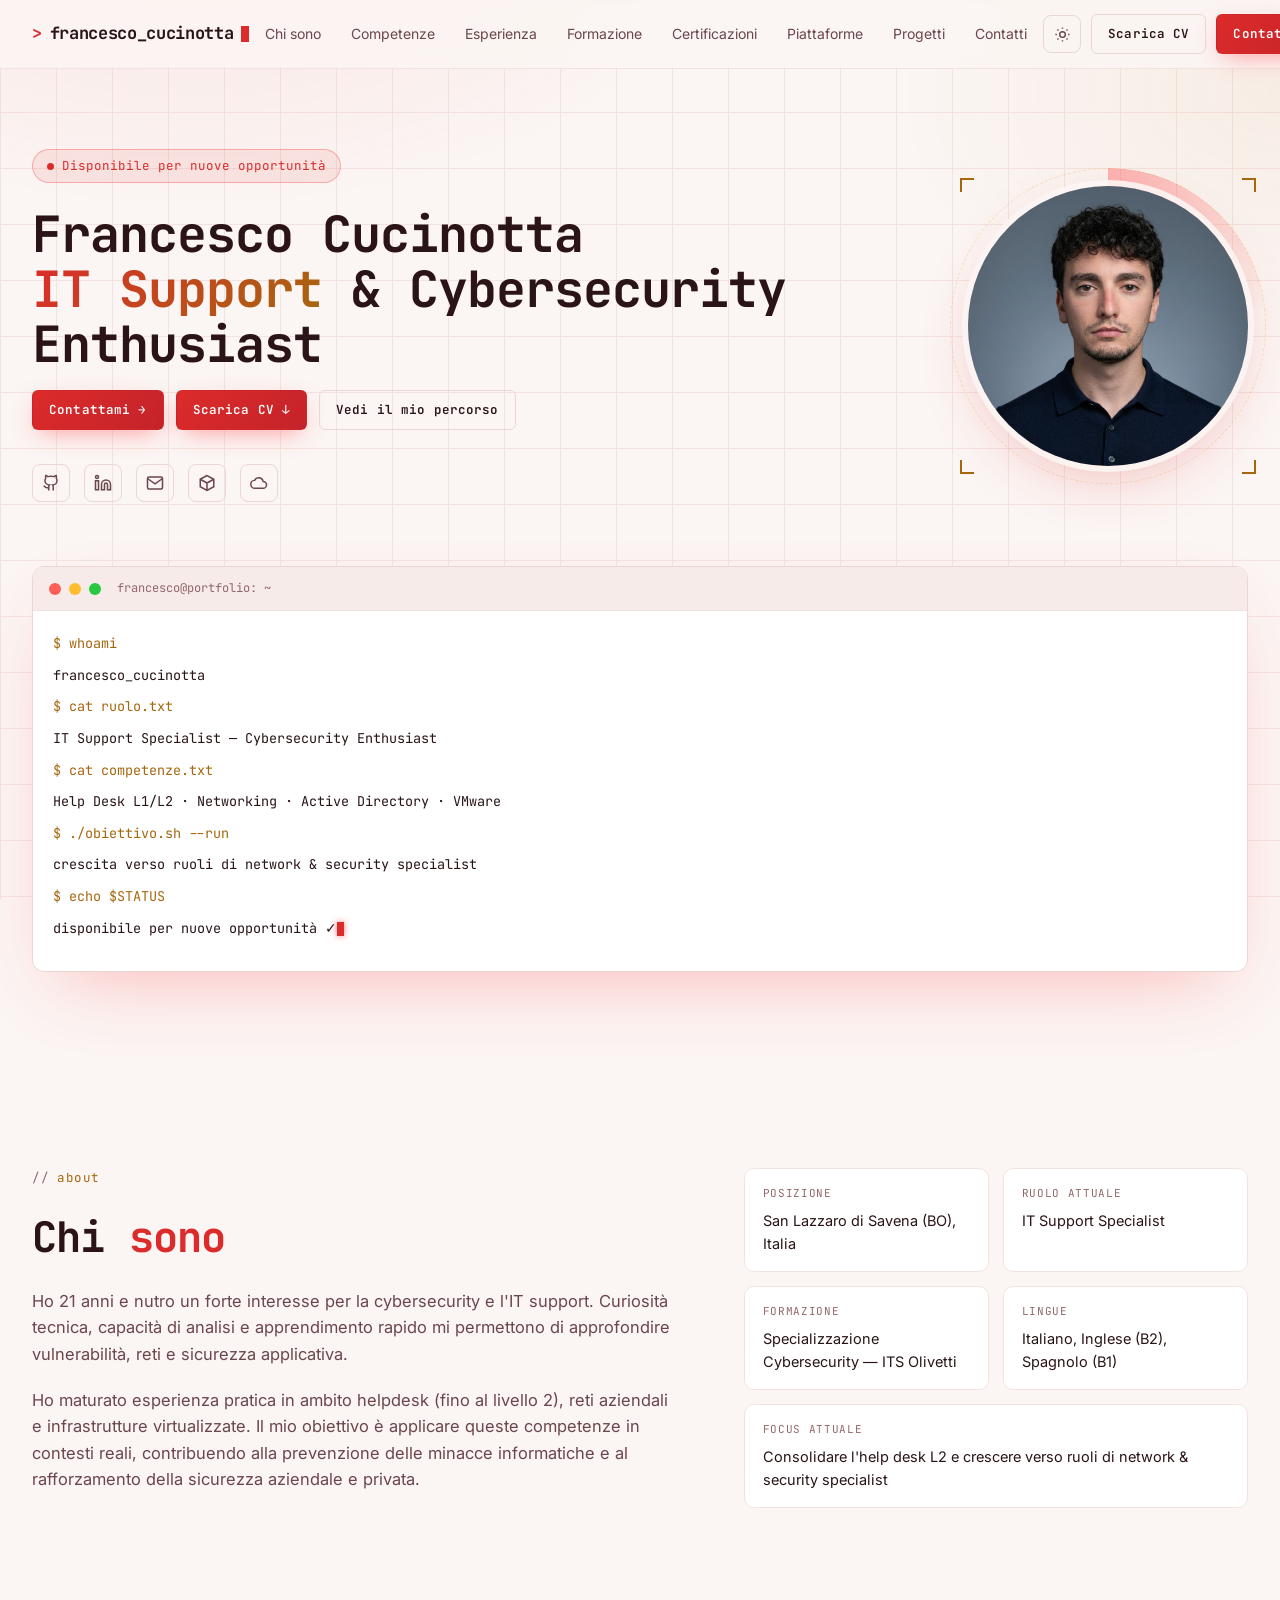
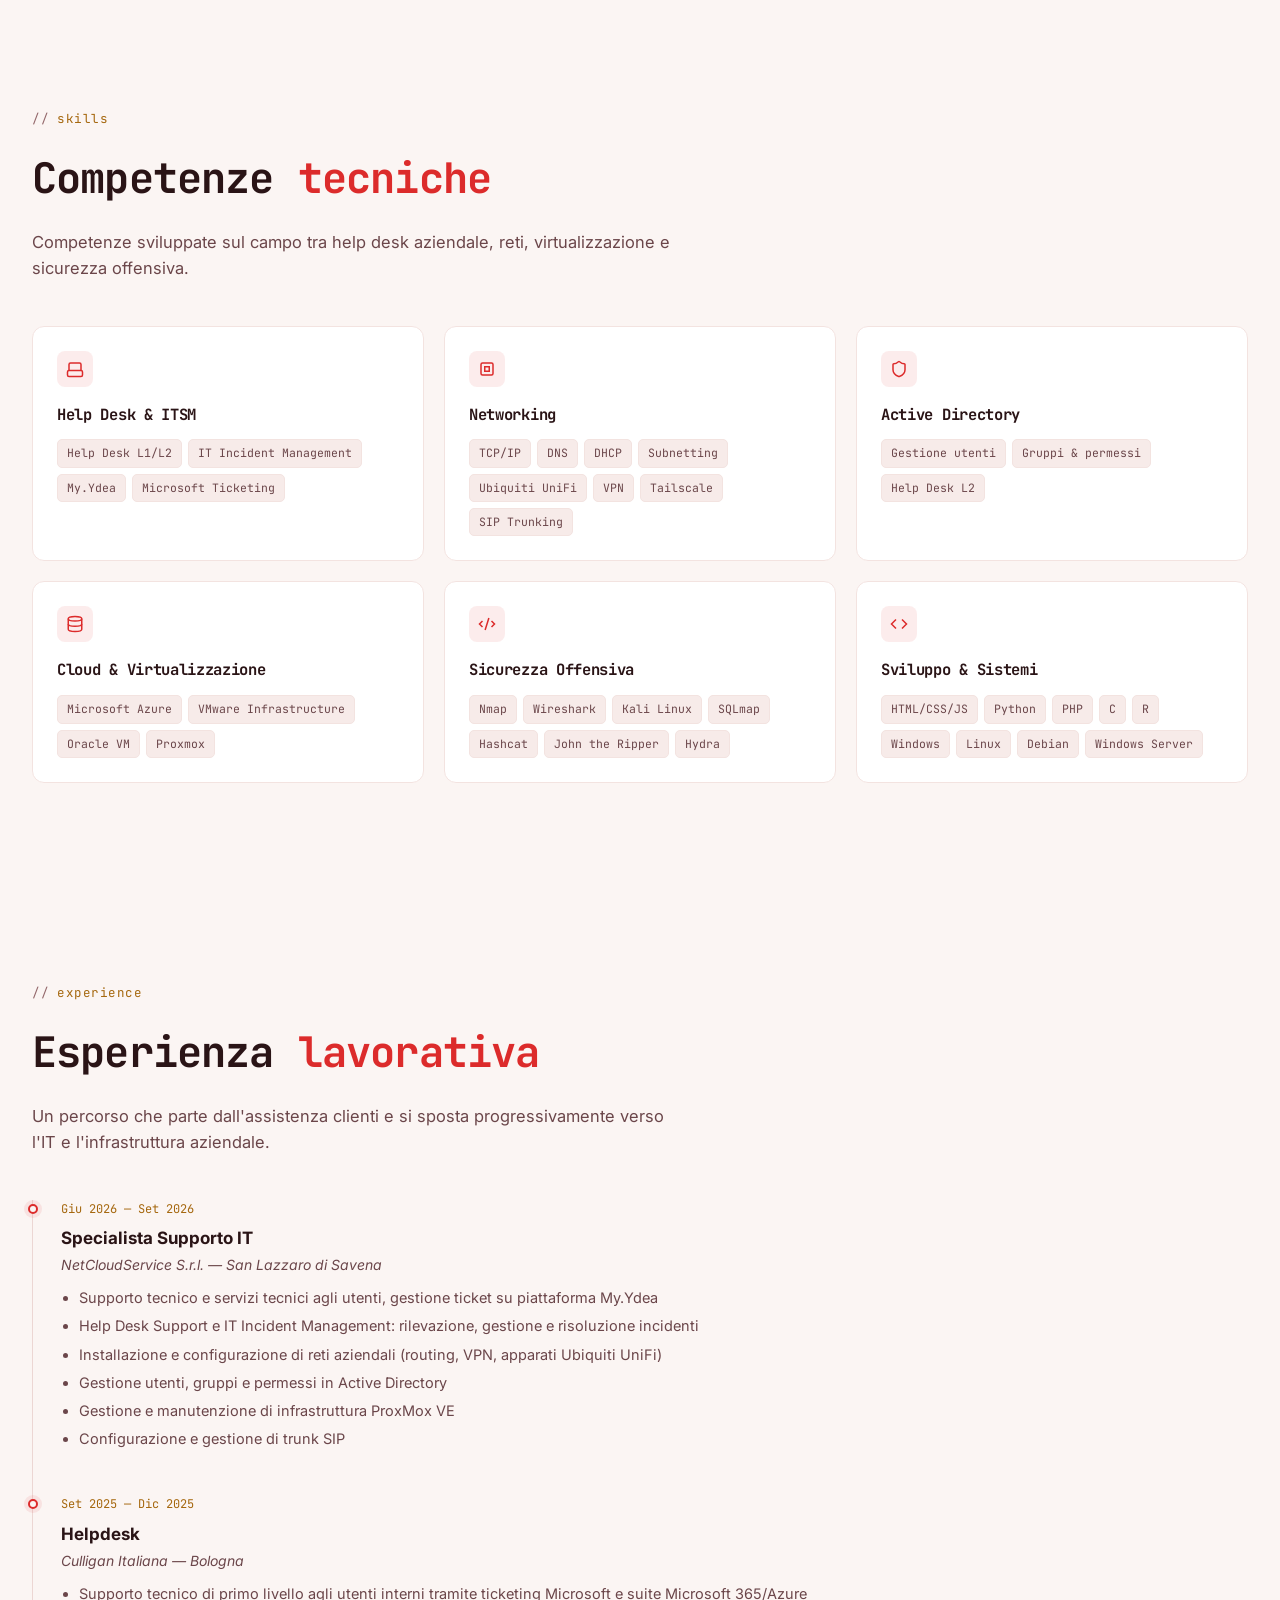
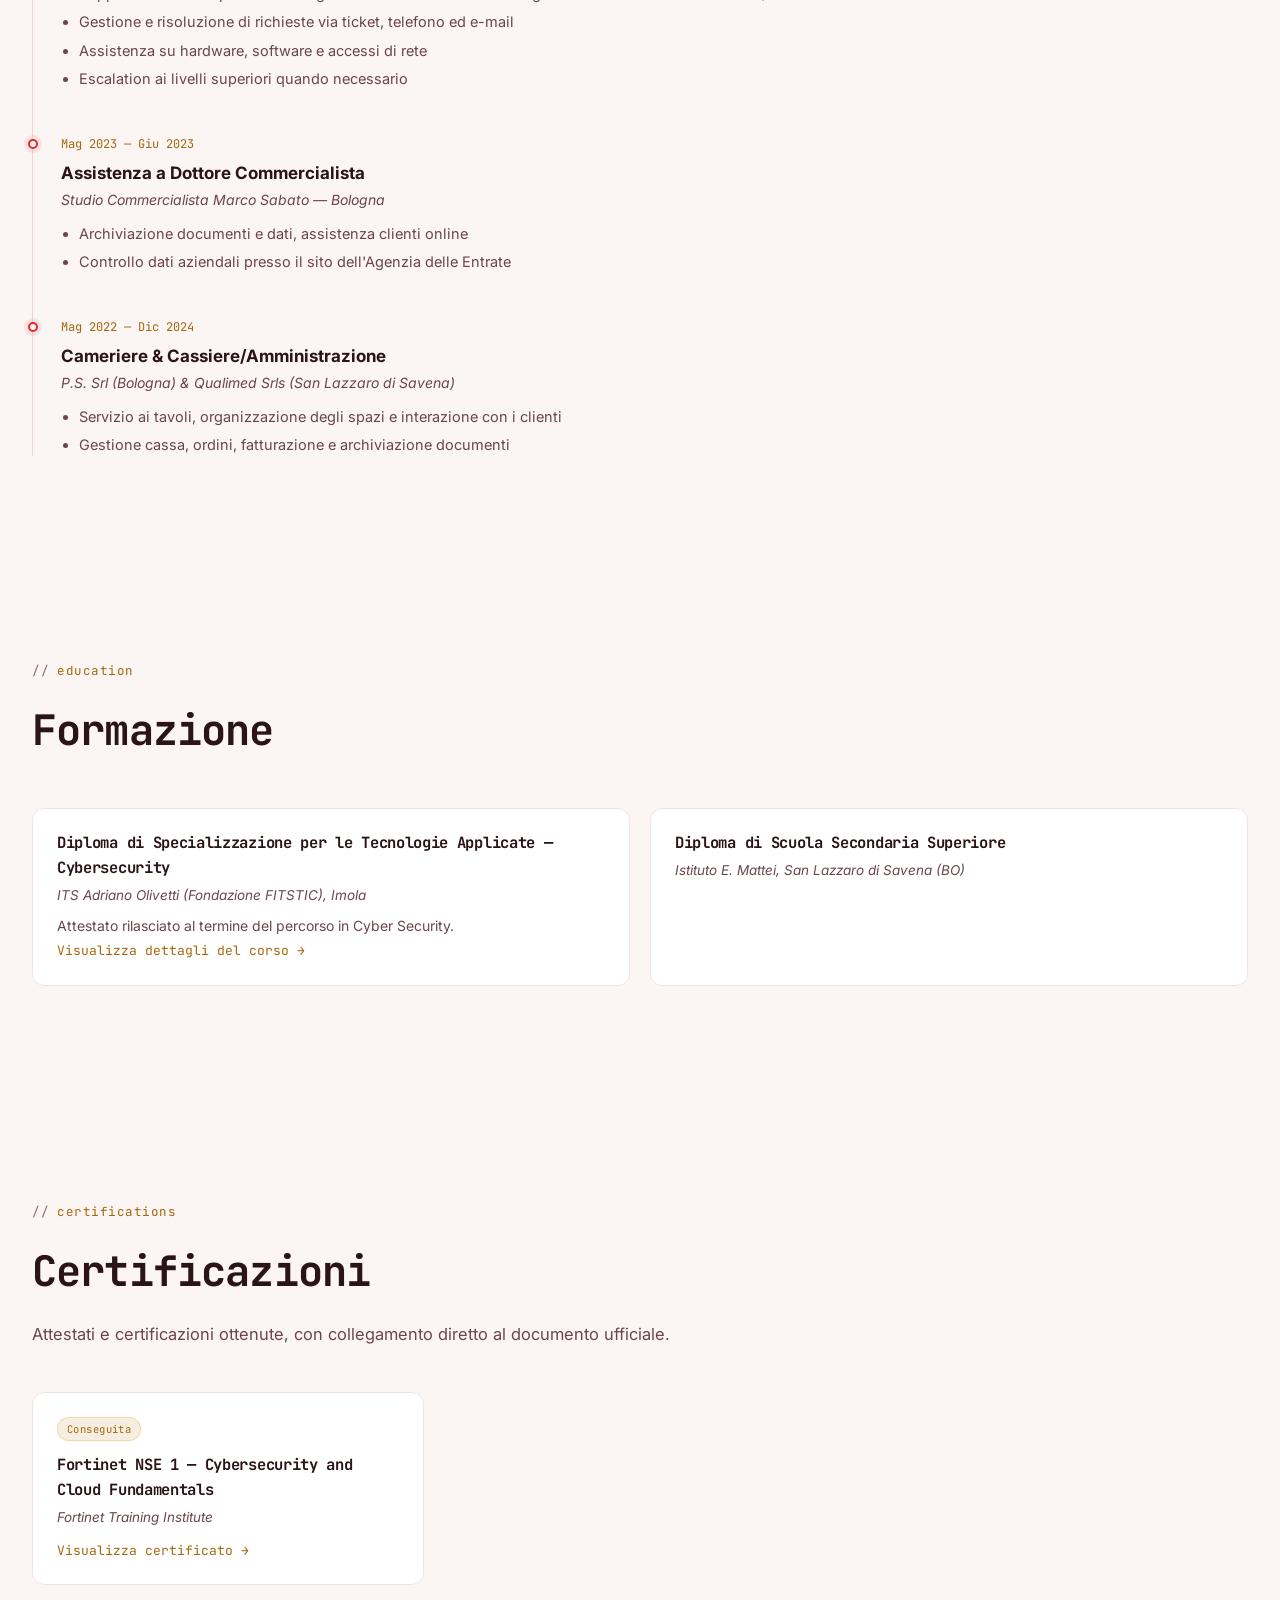
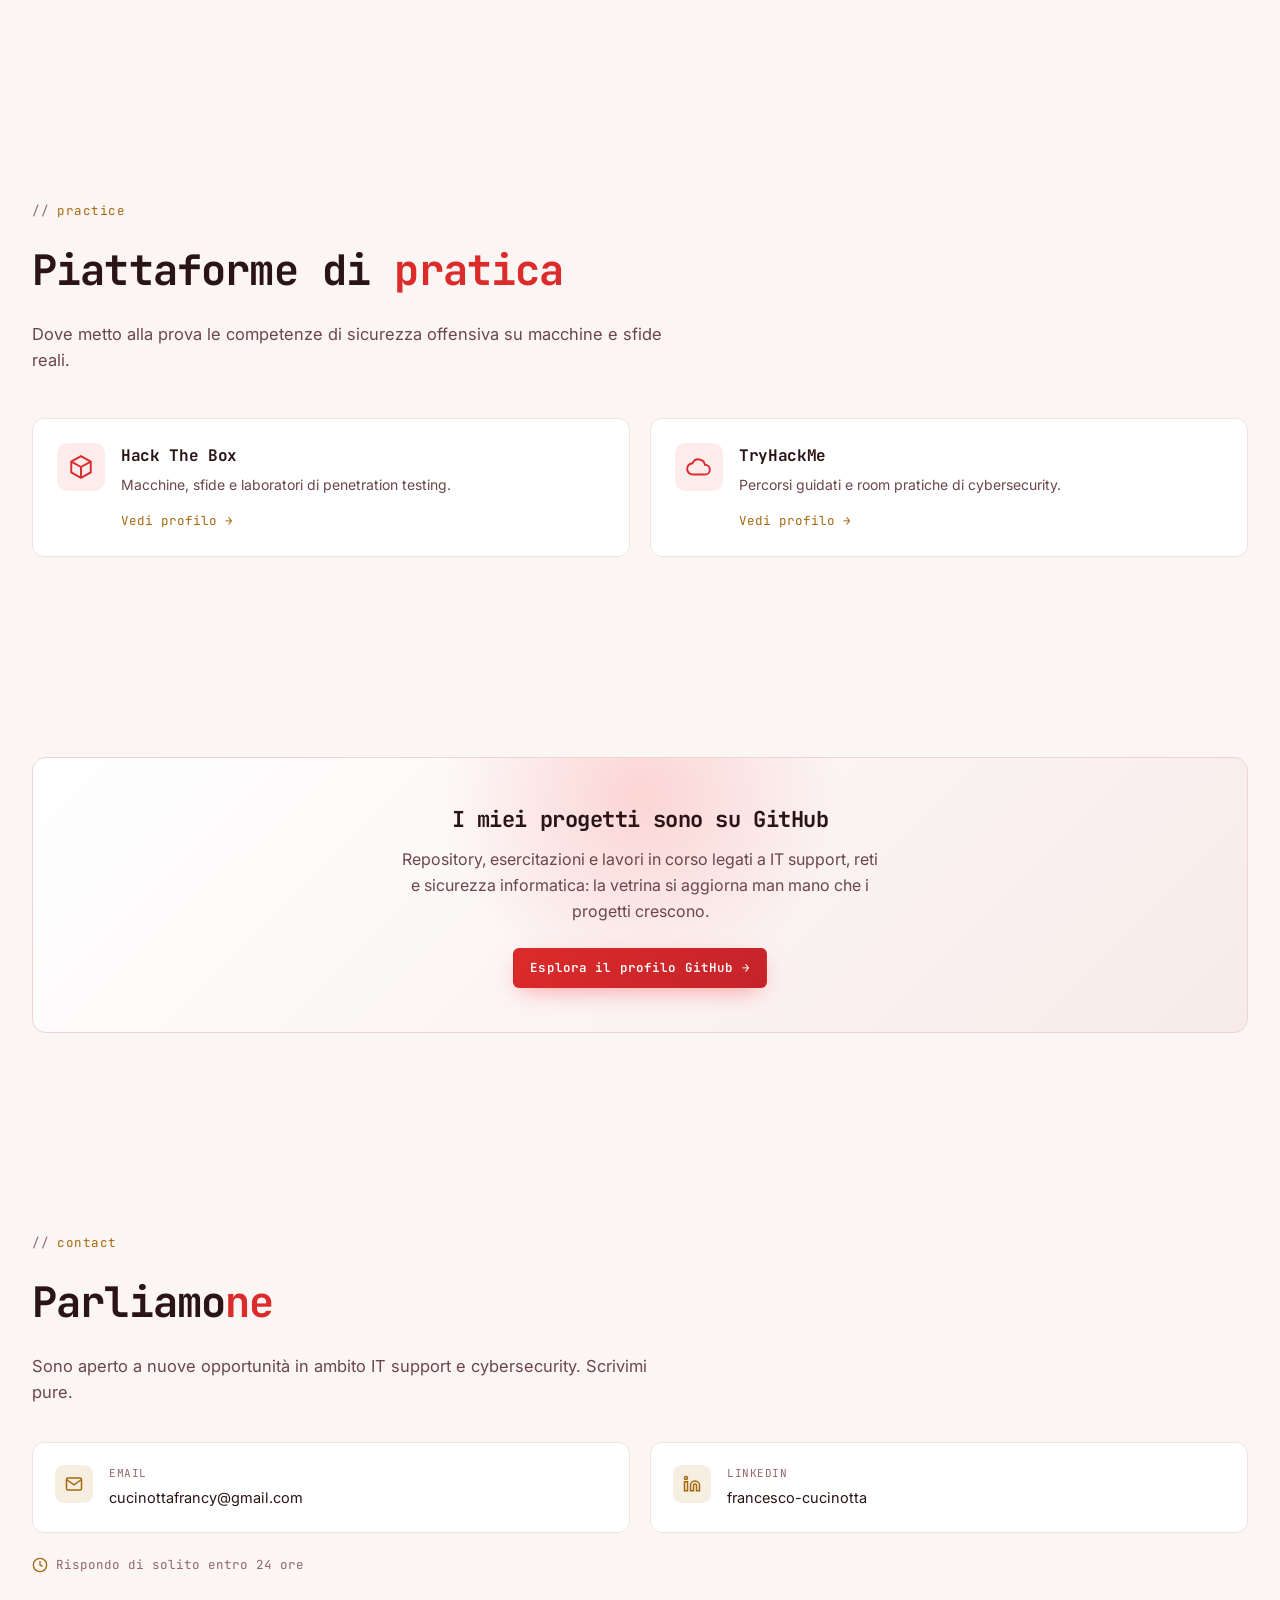
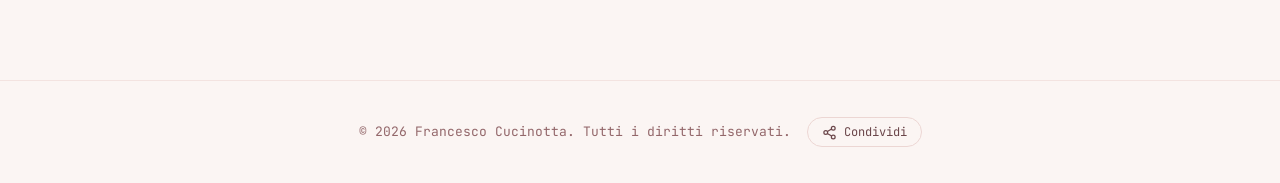
==== index.html @ f5decf1e "Update organization name and job responsibilities" ====
<!doctype html>
<html lang="it">
<head>
<meta charset="utf-8" />
<meta name="viewport" content="width=device-width, initial-scale=1" />
<title>Francesco Cucinotta | IT Support Specialist &amp; Cybersecurity Enthusiast</title>
<meta name="description" content="Portfolio di Francesco Cucinotta — IT Support Specialist e appassionato di cybersecurity. Help desk L1/L2, reti aziendali, virtualizzazione e sicurezza offensiva." />
<meta name="author" content="Francesco Cucinotta" />
<link rel="canonical" href="https://portfolio.francecuci.com" />
<meta property="og:title" content="Francesco Cucinotta | IT Support Specialist &amp; Cybersecurity Enthusiast" />
<meta property="og:description" content="Help desk L1/L2, reti aziendali, virtualizzazione, sicurezza offensiva. Basato a San Lazzaro di Savena (BO)." />
<meta property="og:type" content="website" />
<meta property="og:url" content="https://portfolio.francecuci.com" />
<link rel="preconnect" href="https://fonts.googleapis.com" />
<link rel="preconnect" href="https://fonts.gstatic.com" crossorigin />
<link href="https://fonts.googleapis.com/css2?family=JetBrains+Mono:wght@400;500;600;700;800&family=Inter:wght@400;500;600;700;800&display=swap" rel="stylesheet" />
<link rel="icon" type="image/png" href="logo.png" />
<link rel="apple-touch-icon" href="logo.png" />
<script type="application/ld+json">
{
  "@context": "https://schema.org",
  "@type": "Person",
  "name": "Francesco Cucinotta",
  "url": "https://portfolio.francecuci.com",
  "jobTitle": "IT Support Specialist",
  "email": "mailto:cucinottafrancy@gmail.com",
  "address": { "@type": "PostalAddress", "addressLocality": "San Lazzaro di Savena", "addressRegion": "BO", "addressCountry": "IT" },
  "knowsAbout": ["Help Desk Support", "Network Security", "Active Directory", "VMware", "Penetration Testing Tools", "Cybersecurity"],
  "alumniOf": { "@type": "EducationalOrganization", "name": "ITS Adriano Olivetti — Fondazione FITSTIC" },
  "sameAs": [
    "https://github.com/Fr3nK027",
    "https://www.linkedin.com/in/francesco-cucinotta-41a221342"
  ]
}
</script>
<link rel="stylesheet" href="styles.css" />
</head>
<body>

<header class="site">
  <div class="wrap navrow">
    <a href="#home" class="brand"><span class="caret">&gt;</span>francesco_cucinotta<span class="cursor"></span></a>
    <nav class="links">
      <a href="#about">Chi sono</a>
      <a href="#skills">Competenze</a>
      <a href="#experience">Esperienza</a>
      <a href="#education">Formazione</a>
      <a href="#certifications">Certificazioni</a>
      <a href="#practice">Piattaforme</a>
      <a href="#projects">Progetti</a>
      <a href="#contact">Contatti</a>
    </nav>
    <div class="navcta">
      <button class="theme-toggle" id="themeToggleBtn" aria-label="Cambia tema chiaro/scuro">
        <svg class="icon-moon" viewBox="0 0 24 24" fill="none" stroke="currentColor" stroke-width="2"><path d="M21 12.79A9 9 0 1 1 11.21 3 7 7 0 0 0 21 12.79z"></path></svg>
        <svg class="icon-sun" viewBox="0 0 24 24" fill="none" stroke="currentColor" stroke-width="2"><circle cx="12" cy="12" r="4"></circle><path d="M12 2v2M12 20v2M4.93 4.93l1.41 1.41M17.66 17.66l1.41 1.41M2 12h2M20 12h2M6.34 17.66l-1.41 1.41M19.07 4.93l-1.41 1.41"></path></svg>
      </button>
      <a class="btn btn-ghost" href="Francesco_Cucinotta_CV.pdf" download="Francesco_Cucinotta_CV.pdf">Scarica CV</a>
      <a class="btn btn-primary" href="#contact">Contattami</a>
      <button class="navtoggle" id="navToggleBtn" aria-label="Apri il menu" aria-expanded="false">☰</button>
    </div>
  </div>
  <div id="mobilemenu">
    <a href="#about">Chi sono</a>
    <a href="#skills">Competenze</a>
    <a href="#experience">Esperienza</a>
    <a href="#education">Formazione</a>
      <a href="#certifications">Certificazioni</a>
    <a href="#practice">Piattaforme</a>
    <a href="#projects">Progetti</a>
    <a href="#contact">Contatti</a>
    <a href="Francesco_Cucinotta_CV.pdf" download="Francesco_Cucinotta_CV.pdf">📄 Scarica CV ↓</a>
    <div class="theme-toggle-row">
      <span>Tema chiaro/scuro</span>
      <button class="theme-toggle" id="themeToggleBtnMobile" aria-label="Cambia tema chiaro/scuro">
        <svg class="icon-moon" viewBox="0 0 24 24" fill="none" stroke="currentColor" stroke-width="2"><path d="M21 12.79A9 9 0 1 1 11.21 3 7 7 0 0 0 21 12.79z"></path></svg>
        <svg class="icon-sun" viewBox="0 0 24 24" fill="none" stroke="currentColor" stroke-width="2"><circle cx="12" cy="12" r="4"></circle><path d="M12 2v2M12 20v2M4.93 4.93l1.41 1.41M17.66 17.66l1.41 1.41M2 12h2M20 12h2M6.34 17.66l-1.41 1.41M19.07 4.93l-1.41 1.41"></path></svg>
      </button>
    </div>
  </div>
</header>

<main>

  <!-- HERO -->
  <section id="home">
    <div class="wrap hero-grid">
      <div>
        <div class="hero-kicker mono"><span class="pulse-dot"></span> Disponibile per nuove opportunità</div>
        <h1 class="hero-title">Francesco Cucinotta<br><span class="accent">IT Support</span> &amp; Cybersecurity Enthusiast</h1>
        <div class="hero-actions">
          <a class="btn btn-primary" href="#contact">Contattami →</a>
          <a class="btn btn-primary" href="Francesco_Cucinotta_CV.pdf" download="Francesco_Cucinotta_CV.pdf">Scarica CV ↓</a>
          <a class="btn btn-ghost" href="#experience">Vedi il mio percorso</a>
        </div>
        <div class="hero-social">
          <a href="https://github.com/Fr3nK027" target="_blank" rel="noopener" aria-label="GitHub">
            <svg width="18" height="18" viewBox="0 0 24 24" fill="none" stroke="currentColor" stroke-width="2"><path d="M15 22v-4a4.8 4.8 0 0 0-1-3.5c3 0 6-2 6-5.5.08-1.25-.27-2.48-1-3.5.28-1.15.28-2.35 0-3.5 0 0-1 0-3 1.5-2.64-.5-5.36-.5-8 0C6 2 5 2 5 2c-.3 1.15-.3 2.35 0 3.5A5.4 5.4 0 0 0 4 9c0 3.5 3 5.5 6 5.5-.39.49-.68 1.05-.85 1.65-.17.6-.22 1.23-.15 1.85v4"></path><path d="M9 18c-4.51 2-5-2-7-2"></path></svg>
          </a>
          <a href="https://www.linkedin.com/in/francesco-cucinotta-41a221342" target="_blank" rel="noopener" aria-label="LinkedIn">
            <svg width="18" height="18" viewBox="0 0 24 24" fill="none" stroke="currentColor" stroke-width="2"><path d="M16 8a6 6 0 0 1 6 6v7h-4v-7a2 2 0 0 0-2-2 2 2 0 0 0-2 2v7h-4v-7a6 6 0 0 1 6-6z"></path><rect x="2" y="9" width="4" height="12"></rect><circle cx="4" cy="4" r="2"></circle></svg>
          </a>
          <a href="mailto:cucinottafrancy@gmail.com" aria-label="Email">
            <svg width="18" height="18" viewBox="0 0 24 24" fill="none" stroke="currentColor" stroke-width="2"><rect x="2" y="4" width="20" height="16" rx="2"></rect><path d="m22 6-10 7L2 6"></path></svg>
          </a>
          <a href="https://app.hackthebox.com/users/1725098" target="_blank" rel="noopener" aria-label="Hack The Box">
            <svg width="18" height="18" viewBox="0 0 24 24" fill="none" stroke="currentColor" stroke-width="2"><path d="M12 2 3 7v10l9 5 9-5V7z"></path><path d="M12 12 3 7M12 12l9-5M12 12v10"></path></svg>
          </a>
          <a href="https://tryhackme.com/p/cucinottafrancy" target="_blank" rel="noopener" aria-label="TryHackMe">
            <svg width="18" height="18" viewBox="0 0 24 24" fill="none" stroke="currentColor" stroke-width="2"><path d="M17.5 19a4.5 4.5 0 0 0 0-9 6 6 0 0 0-11.4-1.5A4.5 4.5 0 0 0 6.5 19h11z"></path></svg>
          </a>
        </div>
      </div>

      <div class="hud reveal">
        <div class="hud-ring"></div>
        <div class="hud-ring r2"></div>
        <div class="hud-sweep"></div>
        <div class="hud-photo">
          <img src="profile-image.png" alt="Foto di Francesco Cucinotta" />
        </div>
        <div class="hud-tick tl"></div>
        <div class="hud-tick tr"></div>
        <div class="hud-tick bl"></div>
        <div class="hud-tick br"></div>
      </div>
    </div>

    <div class="wrap" style="margin-top:64px;">
      <div class="terminal reveal">
        <div class="term-bar">
        <div class="traffic-lights" aria-hidden="true">
          <span class="term-dot" style="background:#ff5f57"><svg viewBox="0 0 10 10" stroke="#4d0000" stroke-width="1.6" stroke-linecap="round"><path d="M2 2l6 6M8 2l-6 6"></path></svg></span>
          <span class="term-dot" style="background:#febc2e"><svg viewBox="0 0 10 10" stroke="#5c3a00" stroke-width="1.6" stroke-linecap="round"><path d="M1.5 5h7"></path></svg></span>
          <span class="term-dot" style="background:#28c840"><svg viewBox="0 0 10 10" stroke="#0a4d13" stroke-width="1.6" stroke-linecap="round"><path d="M5 1.5v7M1.5 5h7"></path></svg></span>
        </div>
          <span class="term-title">francesco@portfolio: ~</span>
        </div>
        <div class="term-body">
          <div class="term-line"><span class="term-prompt">$ whoami</span></div>
          <div class="term-line term-out">francesco_cucinotta</div>
          <div class="term-line"><span class="term-prompt">$ cat ruolo.txt</span></div>
          <div class="term-line term-out">IT Support Specialist — Cybersecurity Enthusiast</div>
          <div class="term-line"><span class="term-prompt">$ cat competenze.txt</span></div>
          <div class="term-line term-out">Help Desk L1/L2 · Networking · Active Directory · VMware</div>
          <div class="term-line"><span class="term-prompt">$ ./obiettivo.sh --run</span></div>
          <div class="term-line term-out">crescita verso ruoli di network &amp; security specialist</div>
          <div class="term-line"><span class="term-prompt">$ echo $STATUS</span></div>
          <div class="term-line term-out">disponibile per nuove opportunità ✓<span class="term-cursor"></span></div>
        </div>
      </div>
    </div>
  </section>

  <!-- ABOUT -->
  <section id="about">
    <div class="wrap about-grid">
      <div class="reveal">
        <div class="eyebrow">about</div>
        <h2>Chi <span class="hl">sono</span></h2>
        <p class="lede" style="margin-bottom:20px;">
          Ho <span id="ageValue">20</span> anni e nutro un forte interesse per la cybersecurity e l'IT support. Curiosità tecnica, capacità di
          analisi e apprendimento rapido mi permettono di approfondire vulnerabilità, reti e sicurezza applicativa.
        </p>
        <p class="lede">
          Ho maturato esperienza pratica in ambito helpdesk (fino al livello 2), reti aziendali e infrastrutture
          virtualizzate. Il mio obiettivo è applicare queste competenze in contesti reali, contribuendo alla
          prevenzione delle minacce informatiche e al rafforzamento della sicurezza aziendale e privata.
        </p>
      </div>
      <div class="facts reveal">
        <div class="fact"><div class="k">Posizione</div><div class="v">San Lazzaro di Savena (BO), Italia</div></div>
        <div class="fact"><div class="k">Ruolo attuale</div><div class="v">IT Support Specialist</div></div>
        <div class="fact"><div class="k">Formazione</div><div class="v">Specializzazione Cybersecurity — ITS Olivetti</div></div>
        <div class="fact"><div class="k">Lingue</div><div class="v">Italiano, Inglese (B2), Spagnolo (B1)</div></div>
        <div class="fact" style="grid-column:1/-1;"><div class="k">Focus attuale</div><div class="v">Consolidare l'help desk L2 e crescere verso ruoli di network &amp; security specialist</div></div>
      </div>
    </div>
  </section>

  <!-- SKILLS -->
  <section id="skills">
    <div class="wrap">
      <div class="reveal" style="margin-bottom:44px;">
        <div class="eyebrow">skills</div>
        <h2>Competenze <span class="hl">tecniche</span></h2>
        <p class="lede">Competenze sviluppate sul campo tra help desk aziendale, reti, virtualizzazione e sicurezza offensiva.</p>
      </div>
      <div class="skill-grid">

        <div class="skill-card reveal">
          <div class="icon"><svg width="18" height="18" viewBox="0 0 24 24" fill="none" stroke="currentColor" stroke-width="2"><rect x="2" y="14" width="20" height="8" rx="2"></rect><path d="M6 18h.01M10 18h.01"></path><path d="M4 14V6a2 2 0 0 1 2-2h12a2 2 0 0 1 2 2v8"></path></svg></div>
          <h4>Help Desk &amp; ITSM</h4>
          <div class="tags">
            <span class="tag">Help Desk L1/L2</span><span class="tag">IT Incident Management</span>
            <span class="tag">My.Ydea</span><span class="tag">Microsoft Ticketing</span>
          </div>
        </div>

        <div class="skill-card reveal">
          <div class="icon"><svg width="18" height="18" viewBox="0 0 24 24" fill="none" stroke="currentColor" stroke-width="2"><rect x="4" y="4" width="16" height="16" rx="2"></rect><path d="M9 9h6v6H9z"></path></svg></div>
          <h4>Networking</h4>
          <div class="tags">
            <span class="tag">TCP/IP</span><span class="tag">DNS</span><span class="tag">DHCP</span>
            <span class="tag">Subnetting</span><span class="tag">Ubiquiti UniFi</span><span class="tag">VPN</span>
            <span class="tag">Tailscale</span><span class="tag">SIP Trunking</span>
          </div>
        </div>

        <div class="skill-card reveal">
          <div class="icon"><svg width="18" height="18" viewBox="0 0 24 24" fill="none" stroke="currentColor" stroke-width="2"><path d="M20 13c0 5-3.5 7.5-7.66 8.95a1 1 0 0 1-.67-.01C7.5 20.5 4 18 4 13V6a1 1 0 0 1 1-1c2 0 4.5-1.2 6.24-2.72a1.17 1.17 0 0 1 1.52 0C14.51 3.81 17 5 19 5a1 1 0 0 1 1 1z"></path></svg></div>
          <h4>Active Directory</h4>
          <div class="tags">
            <span class="tag">Gestione utenti</span><span class="tag">Gruppi &amp; permessi</span>
            <span class="tag">Help Desk L2</span>
          </div>
        </div>

        <div class="skill-card reveal">
          <div class="icon"><svg width="18" height="18" viewBox="0 0 24 24" fill="none" stroke="currentColor" stroke-width="2"><ellipse cx="12" cy="5" rx="9" ry="3"></ellipse><path d="M3 5v14a9 3 0 0 0 18 0V5"></path><path d="M3 12a9 3 0 0 0 18 0"></path></svg></div>
          <h4>Cloud &amp; Virtualizzazione</h4>
          <div class="tags">
            <span class="tag">Microsoft Azure</span><span class="tag">VMware Infrastructure</span>
            <span class="tag">Oracle VM</span><span class="tag">Proxmox</span>
          </div>
        </div>

        <div class="skill-card reveal">
          <div class="icon"><svg width="18" height="18" viewBox="0 0 24 24" fill="none" stroke="currentColor" stroke-width="2"><path d="m18 16 4-4-4-4M6 8l-4 4 4 4M14.5 4l-5 16"></path></svg></div>
          <h4>Sicurezza Offensiva</h4>
          <div class="tags">
            <span class="tag">Nmap</span><span class="tag">Wireshark</span><span class="tag">Kali Linux</span>
            <span class="tag">SQLmap</span><span class="tag">Hashcat</span><span class="tag">John the Ripper</span>
            <span class="tag">Hydra</span>
          </div>
        </div>

        <div class="skill-card reveal">
          <div class="icon"><svg width="18" height="18" viewBox="0 0 24 24" fill="none" stroke="currentColor" stroke-width="2"><polyline points="16 18 22 12 16 6"></polyline><polyline points="8 6 2 12 8 18"></polyline></svg></div>
          <h4>Sviluppo &amp; Sistemi</h4>
          <div class="tags">
            <span class="tag">HTML/CSS/JS</span><span class="tag">Python</span><span class="tag">PHP</span>
            <span class="tag">C</span><span class="tag">R</span><span class="tag">Windows</span>
            <span class="tag">Linux</span><span class="tag">Debian</span><span class="tag">Windows Server</span>
          </div>
        </div>

      </div>
    </div>
  </section>

  <!-- EXPERIENCE -->
  <section id="experience">
    <div class="wrap">
      <div class="reveal" style="margin-bottom:44px;">
        <div class="eyebrow">experience</div>
        <h2>Esperienza <span class="hl">lavorativa</span></h2>
        <p class="lede">Un percorso che parte dall'assistenza clienti e si sposta progressivamente verso l'IT e l'infrastruttura aziendale.</p>
      </div>
      <div class="timeline reveal">

        <div class="tl-item">
          <div class="tl-dot"></div>
          <div class="tl-period">Giu 2026 — Set 2026</div>
          <div class="tl-role">Specialista Supporto IT</div>
          <div class="tl-org">NetCloudService S.r.l. — San Lazzaro di Savena</div>
          <ul class="tl-list">
            <li>Supporto tecnico e servizi tecnici agli utenti, gestione ticket su piattaforma My.Ydea</li>
            <li>Help Desk Support e IT Incident Management: rilevazione, gestione e risoluzione incidenti</li>
            <li>Installazione e configurazione di reti aziendali (routing, VPN, apparati Ubiquiti UniFi)</li>
            <li>Gestione utenti, gruppi e permessi in Active Directory</li>
            <li>Gestione e manutenzione di infrastruttura ProxMox VE</li>
            <li>Configurazione e gestione di trunk SIP</li>
          </ul>
        </div>

        <div class="tl-item">
          <div class="tl-dot"></div>
          <div class="tl-period">Set 2025 — Dic 2025</div>
          <div class="tl-role">Helpdesk</div>
          <div class="tl-org">Culligan Italiana — Bologna</div>
          <ul class="tl-list">
            <li>Supporto tecnico di primo livello agli utenti interni tramite ticketing Microsoft e suite Microsoft 365/Azure</li>
            <li>Gestione e risoluzione di richieste via ticket, telefono ed e-mail</li>
            <li>Assistenza su hardware, software e accessi di rete</li>
            <li>Escalation ai livelli superiori quando necessario</li>
          </ul>
        </div>

        <div class="tl-item">
          <div class="tl-dot"></div>
          <div class="tl-period">Mag 2023 — Giu 2023</div>
          <div class="tl-role">Assistenza a Dottore Commercialista</div>
          <div class="tl-org">Studio Commercialista Marco Sabato — Bologna</div>
          <ul class="tl-list">
            <li>Archiviazione documenti e dati, assistenza clienti online</li>
            <li>Controllo dati aziendali presso il sito dell'Agenzia delle Entrate</li>
          </ul>
        </div>

        <div class="tl-item">
          <div class="tl-dot"></div>
          <div class="tl-period">Mag 2022 — Dic 2024</div>
          <div class="tl-role">Cameriere &amp; Cassiere/Amministrazione</div>
          <div class="tl-org">P.S. Srl (Bologna) &amp; Qualimed Srls (San Lazzaro di Savena)</div>
          <ul class="tl-list">
            <li>Servizio ai tavoli, organizzazione degli spazi e interazione con i clienti</li>
            <li>Gestione cassa, ordini, fatturazione e archiviazione documenti</li>
          </ul>
        </div>

      </div>
    </div>
  </section>

  <!-- EDUCATION + CERTIFICATIONS -->
  <section id="education">
    <div class="wrap">
      <div class="reveal" style="margin-bottom:44px;">
        <div class="eyebrow">education</div>
        <h2>Formazione</h2>
      </div>
      <div class="edu-grid reveal">
        <div class="card">
          <h4>Diploma di Specializzazione per le Tecnologie Applicate — Cybersecurity</h4>
          <div class="org">ITS Adriano Olivetti (Fondazione FITSTIC), Imola</div>
          <p>Attestato rilasciato al termine del percorso in Cyber Security.</p>
          <a class="dl" href="https://itsolivetti.it/wp-content/uploads/2025/01/Avviso-ITS-area-10-ICT_2024.pdf" target="_blank" rel="noopener">Visualizza dettagli del corso →</a>
        </div>

        <div class="card">
          <h4>Diploma di Scuola Secondaria Superiore</h4>
          <div class="org">Istituto E. Mattei, San Lazzaro di Savena (BO)</div>
        </div>
      </div>
    </div>
  </section>

  <!-- CERTIFICATIONS -->
  <section id="certifications">
    <div class="wrap">
      <div class="reveal" style="margin-bottom:44px;">
        <div class="eyebrow">certifications</div>
        <h2>Certificazioni</h2>
        <p class="lede">Attestati e certificazioni ottenute, con collegamento diretto al documento ufficiale.</p>
      </div>
      <div class="cert-grid reveal">

        <div class="card cert-card">
          <div class="cert-status done">Conseguita</div>
          <h4>Fortinet NSE 1 — Cybersecurity and Cloud Fundamentals</h4>
          <div class="org">Fortinet Training Institute</div>
          <a class="dl" href="https://training.fortinet.com/local/cert/my/certificate.php?badge=160&amp;user=2357537" target="_blank" rel="noopener">Visualizza certificato →</a>
        </div>

      </div>
    </div>
  </section>

  <!-- PRACTICE PLATFORMS -->
  <section id="practice">
    <div class="wrap">
      <div class="reveal" style="margin-bottom:44px;">
        <div class="eyebrow">practice</div>
        <h2>Piattaforme di <span class="hl">pratica</span></h2>
        <p class="lede">Dove metto alla prova le competenze di sicurezza offensiva su macchine e sfide reali.</p>
      </div>
      <div class="platform-grid reveal">
        <a class="platform-card" href="https://app.hackthebox.com/users/1725098" target="_blank" rel="noopener">
          <div class="platform-icon">
            <svg width="26" height="26" viewBox="0 0 24 24" fill="none" stroke="currentColor" stroke-width="1.8"><path d="M12 2 3 7v10l9 5 9-5V7z"></path><path d="M12 12 3 7M12 12l9-5M12 12v10"></path></svg>
          </div>
          <div>
            <h4>Hack The Box</h4>
            <p>Macchine, sfide e laboratori di penetration testing.</p>
            <span class="platform-link">Vedi profilo →</span>
          </div>
        </a>
        <a class="platform-card" href="https://tryhackme.com/p/cucinottafrancy" target="_blank" rel="noopener">
          <div class="platform-icon">
            <svg width="26" height="26" viewBox="0 0 24 24" fill="none" stroke="currentColor" stroke-width="1.8"><path d="M17.5 19a4.5 4.5 0 0 0 0-9 6 6 0 0 0-11.4-1.5A4.5 4.5 0 0 0 6.5 19h11z"></path></svg>
          </div>
          <div>
            <h4>TryHackMe</h4>
            <p>Percorsi guidati e room pratiche di cybersecurity.</p>
            <span class="platform-link">Vedi profilo →</span>
          </div>
        </a>
      </div>
    </div>
  </section>

  <!-- PROJECTS -->
  <section id="projects">
    <div class="wrap">
      <div class="gh-card reveal">
        <h3>I miei progetti sono su GitHub</h3>
        <p>Repository, esercitazioni e lavori in corso legati a IT support, reti e sicurezza informatica: la vetrina si aggiorna man mano che i progetti crescono.</p>
        <a class="btn btn-primary" href="https://github.com/Fr3nK027?tab=repositories" target="_blank" rel="noopener">Esplora il profilo GitHub →</a>
      </div>
    </div>
  </section>

  <!-- CONTACT -->
  <section id="contact">
    <div class="wrap">
      <div class="reveal" style="margin-bottom:36px;">
        <div class="eyebrow">contact</div>
        <h2>Parliamo<span class="hl">ne</span></h2>
        <p class="lede">Sono aperto a nuove opportunità in ambito IT support e cybersecurity. Scrivimi pure.</p>
      </div>
      <div class="contact-grid reveal">
        <a class="contact-card" href="mailto:cucinottafrancy@gmail.com">
          <div class="icon"><svg width="18" height="18" viewBox="0 0 24 24" fill="none" stroke="currentColor" stroke-width="2"><rect x="2" y="4" width="20" height="16" rx="2"></rect><path d="m22 6-10 7L2 6"></path></svg></div>
          <div><div class="k">Email</div><div class="v">cucinottafrancy@gmail.com</div></div>
        </a>
        <a class="contact-card" href="https://www.linkedin.com/in/francesco-cucinotta-41a221342" target="_blank" rel="noopener">
          <div class="icon"><svg width="18" height="18" viewBox="0 0 24 24" fill="none" stroke="currentColor" stroke-width="2"><path d="M16 8a6 6 0 0 1 6 6v7h-4v-7a2 2 0 0 0-2-2 2 2 0 0 0-2 2v7h-4v-7a6 6 0 0 1 6-6z"></path><rect x="2" y="9" width="4" height="12"></rect><circle cx="4" cy="4" r="2"></circle></svg></div>
          <div><div class="k">LinkedIn</div><div class="v">francesco-cucinotta</div></div>
        </a>
      </div>
      <div class="response-promise reveal">
        <svg width="16" height="16" viewBox="0 0 24 24" fill="none" stroke="currentColor" stroke-width="2"><circle cx="12" cy="12" r="10"></circle><path d="M12 6v6l4 2"></path></svg>
        Rispondo di solito entro 24 ore
      </div>
    </div>
  </section>

</main>

<!--
  ═══════════════════════════════════════════════════════════════════════
  FILE ESTERNI RICHIESTI DALLA PAGINA (riferimento rapido)
  ═══════════════════════════════════════════════════════════════════════
  Il sito ora è diviso in 2 file (index.html + styles.css) e collega
  3 risorse esterne che devono trovarsi nella STESSA cartella di
  index.html nella repo GitHub, con questi nomi esatti (case-sensitive):

    1) logo.png                    → favicon, vedi <link rel="icon"> nell'<head>
    2) profile-image.png           → foto nel riquadro HUD dell'hero
    3) Francesco_Cucinotta_CV.pdf  → CV scaricabile (nav, hero, menu mobile)

  Se in futuro vuoi spostare questi file su un altro hosting (es. Google
  Drive), basta sostituire il valore di ogni href/src con l'URL diretto
  del file:
    • Google Drive: dal link di condivisione ".../file/d/ID/view" ricava
      l'ID e usa https://drive.google.com/uc?export=download&id=ID
    • Qualsiasi altro host: usa direttamente l'URL pubblico del file.
  L'attributo download="..." può restare invariato in entrambi i casi.
  ═══════════════════════════════════════════════════════════════════════
-->

<footer>
  <div class="wrap foot-row">
    <p>© <span id="copyYear">2026</span> Francesco Cucinotta. Tutti i diritti riservati.</p>
    <button class="share-btn" id="shareBtn" aria-label="Condividi questo portfolio">
      <svg width="15" height="15" viewBox="0 0 24 24" fill="none" stroke="currentColor" stroke-width="2"><circle cx="18" cy="5" r="3"></circle><circle cx="6" cy="12" r="3"></circle><circle cx="18" cy="19" r="3"></circle><path d="m8.59 13.51 6.83 3.98M15.41 6.51l-6.82 3.98"></path></svg>
      <span id="shareBtnLabel">Condividi</span>
    </button>
  </div>
</footer>

<button class="back-to-top" id="backToTop" aria-label="Torna in cima">
  <svg width="18" height="18" viewBox="0 0 24 24" fill="none" stroke="currentColor" stroke-width="2"><path d="M12 19V5"></path><path d="m5 12 7-7 7 7"></path></svg>
</button>

<script>
  // day / night theme toggle
  (function(){
    var root = document.documentElement;
    var stored = null;
    try { stored = localStorage.getItem('theme'); } catch(e){}
    var prefersLight = window.matchMedia && window.matchMedia('(prefers-color-scheme: light)').matches;
    var initial = stored || (prefersLight ? 'light' : 'dark');
    root.setAttribute('data-theme', initial);

    function toggleTheme(){
      var current = root.getAttribute('data-theme') === 'light' ? 'light' : 'dark';
      var next = current === 'light' ? 'dark' : 'light';
      root.setAttribute('data-theme', next);
      try { localStorage.setItem('theme', next); } catch(e){}
    }

    var btn1 = document.getElementById('themeToggleBtn');
    var btn2 = document.getElementById('themeToggleBtnMobile');
    if (btn1) btn1.addEventListener('click', toggleTheme);
    if (btn2) btn2.addEventListener('click', toggleTheme);
  })();

  // copyright year (sempre aggiornato)
  (function(){
    var el = document.getElementById('copyYear');
    if (el) el.textContent = new Date().getFullYear();
  })();

  // condivisione rapida (Web Share API su mobile, copia link come fallback)
  (function(){
    var btn = document.getElementById('shareBtn');
    var label = document.getElementById('shareBtnLabel');
    if (!btn) return;
    btn.addEventListener('click', function(){
      var shareData = {
        title: 'Francesco Cucinotta — IT Support & Cybersecurity',
        text: 'Dai un\'occhiata al portfolio di Francesco Cucinotta',
        url: window.location.href
      };
      if (navigator.share) {
        navigator.share(shareData).catch(function(){});
      } else if (navigator.clipboard) {
        navigator.clipboard.writeText(shareData.url).then(function(){
          var original = label.textContent;
          label.textContent = 'Link copiato!';
          setTimeout(function(){ label.textContent = original; }, 2000);
        });
      }
    });
  })();

  // back to top button + active nav link on scroll
  (function(){
    var backBtn = document.getElementById('backToTop');
    if (backBtn) {
      backBtn.addEventListener('click', function(){
        window.scrollTo({ top: 0, behavior: 'smooth' });
      });
    }

    var navLinks = Array.prototype.slice.call(document.querySelectorAll('nav.links a[href^="#"]'));
    var sections = navLinks
      .map(function(a){ return document.querySelector(a.getAttribute('href')); })
      .filter(Boolean);

    function onScroll(){
      if (backBtn) backBtn.classList.toggle('show', window.scrollY > 480);

      var current = null;
      sections.forEach(function(sec){
        var rect = sec.getBoundingClientRect();
        if (rect.top <= 120 && rect.bottom > 120) current = sec.id;
      });
      navLinks.forEach(function(a){
        a.classList.toggle('active', current && a.getAttribute('href') === '#' + current);
      });
    }
    window.addEventListener('scroll', onScroll, { passive: true });
    onScroll();
  })();

  // auto-updating age from birth date
  (function(){
    var birth = new Date(2005, 4, 26); // 26 maggio 2005 (mese 0-indicizzato)
    var today = new Date();
    var age = today.getFullYear() - birth.getFullYear();
    var hasHadBirthdayThisYear = (today.getMonth() > birth.getMonth()) ||
      (today.getMonth() === birth.getMonth() && today.getDate() >= birth.getDate());
    if (!hasHadBirthdayThisYear) age--;
    var el = document.getElementById('ageValue');
    if (el) el.textContent = age;
  })();

  var toggleBtn = document.getElementById('navToggleBtn');
  var mobileMenu = document.getElementById('mobilemenu');
  toggleBtn.addEventListener('click', function(){
    var open = mobileMenu.classList.toggle('open');
    toggleBtn.setAttribute('aria-expanded', open ? 'true' : 'false');
  });
  mobileMenu.querySelectorAll('a').forEach(function(a){
    a.addEventListener('click', function(){ mobileMenu.classList.remove('open'); });
  });

  var reduceMotion = window.matchMedia('(prefers-reduced-motion: reduce)').matches;
  var revealEls = document.querySelectorAll('.reveal');
  if (reduceMotion) {
    revealEls.forEach(function(el){ el.classList.add('in'); });
  } else if ('IntersectionObserver' in window) {
    var io = new IntersectionObserver(function(entries){
      entries.forEach(function(entry){
        if (entry.isIntersecting) { entry.target.classList.add('in'); io.unobserve(entry.target); }
      });
    }, { threshold: 0.12 });
    revealEls.forEach(function(el){ io.observe(el); });
  } else {
    revealEls.forEach(function(el){ el.classList.add('in'); });
  }


</script>

</body>
</html>
---- styles.css ----
:root{
    --bg: #0f0407;
    --bg-elev: #1a070c;
    --bg-elev-2: #230a10;
    --border: #3d1017;
    --border-soft: #29090f;
    --text: #f7ecec;
    --text-muted: #c08a8f;
    --text-dim: #7a444a;
    --accent: #ff3b3f;
    --accent-2: #f5a83c;
    --accent-dim: #8c1620;
    --accent-soft: rgba(255,59,63,0.12);
    --accent-2-soft: rgba(245,168,60,0.12);
    --grid-line: var(--border-soft);
    --scanline-opacity: 0.5;
    --header-bg: rgba(15,4,7,0.86);
    --mono: 'JetBrains Mono', ui-monospace, Menlo, Consolas, monospace;
    --sans: 'Inter', system-ui, -apple-system, sans-serif;
    color-scheme: dark;
  }
  html[data-theme="light"]{
    --bg: #fbf5f3;
    --bg-elev: #ffffff;
    --bg-elev-2: #f7ebe9;
    --border: #ecd6d3;
    --border-soft: #f3e3e0;
    --text: #2a1416;
    --text-muted: #6b464a;
    --text-dim: #93676a;
    --accent: #dc2b2b;
    --accent-2: #a5670e;
    --accent-dim: #e6a3a3;
    --accent-soft: rgba(220,43,43,0.09);
    --accent-2-soft: rgba(181,115,15,0.12);
    --scanline-opacity: 0;
    color-scheme: light;
  }
  html[data-theme="light"] body::before{
    background-image:
      radial-gradient(ellipse 900px 500px at 15% -10%, rgba(220,43,43,0.08), transparent 60%),
      radial-gradient(ellipse 700px 500px at 100% 10%, rgba(181,115,15,0.06), transparent 55%),
      linear-gradient(var(--border-soft) 1px, transparent 1px),
      linear-gradient(90deg, var(--border-soft) 1px, transparent 1px);
  }
  html[data-theme="light"] .hud-photo{ box-shadow:0 0 0 6px rgba(251,245,243,0.9), 0 20px 60px -18px rgba(220,43,43,0.35); }
  html[data-theme="light"]{ --header-bg: rgba(251,245,243,0.88); }
  *{ box-sizing: border-box; }
  html{ scroll-behavior: smooth; }
  @media (prefers-reduced-motion: reduce){ html{ scroll-behavior: auto; } *{ animation-duration: 0.001ms !important; transition-duration: 0.001ms !important; } .term-cursor{ animation-duration: 1s !important; } }
  body{
    margin:0; background:var(--bg); color:var(--text); font-family:var(--sans);
    line-height:1.6; -webkit-font-smoothing:antialiased; position:relative; overflow-x:hidden;
    transition:background-color .3s ease, color .3s ease;
  }
  body::before{
    content:''; position:fixed; inset:0; z-index:0; pointer-events:none;
    background-image:
      radial-gradient(ellipse 900px 500px at 15% -10%, rgba(255,59,63,0.16), transparent 60%),
      radial-gradient(ellipse 700px 500px at 100% 10%, rgba(245,168,60,0.08), transparent 55%),
      linear-gradient(var(--border-soft) 1px, transparent 1px),
      linear-gradient(90deg, var(--border-soft) 1px, transparent 1px);
    background-size: auto, auto, 56px 56px, 56px 56px;
  }
  body::after{
    content:''; position:fixed; inset:0; z-index:1; pointer-events:none; opacity:var(--scanline-opacity);
    background:repeating-linear-gradient(0deg, rgba(0,0,0,0.18) 0px, rgba(0,0,0,0.18) 1px, transparent 1px, transparent 3px);
    mix-blend-mode:overlay; transition:opacity .3s;
  }
  a{ color:inherit; text-decoration:none; }
  img{ max-width:100%; display:block; }
  .wrap{ max-width:1360px; margin:0 auto; padding:0 32px; position:relative; z-index:2; }
  .mono{ font-family:var(--mono); }
  ::selection{ background:var(--accent); color:#1a0305; }
  a:focus-visible, button:focus-visible{ outline:2px solid var(--accent); outline-offset:3px; border-radius:4px; }
  main, header.site, footer{ position:relative; z-index:2; }

  /* NAV */
  header.site{
    position:sticky; top:0; z-index:50;
    background:var(--header-bg); backdrop-filter:blur(10px);
    border-bottom:1px solid var(--border-soft);
  }
  .navrow{ display:flex; align-items:center; justify-content:space-between; height:68px; gap:16px; }
  .brand{ font-family:var(--mono); font-weight:700; font-size:17px; letter-spacing:-0.02em; display:flex; align-items:center; gap:8px; flex:none; }
  .brand .caret{ color:var(--accent); }
  .brand .cursor{ display:inline-block; width:8px; height:16px; background:var(--accent); animation:blink 1.1s steps(1) infinite; }
  @keyframes blink{ 50%{ opacity:0; } }
  nav.links{ display:flex; gap:30px; flex-wrap:nowrap; }
  nav.links a{ font-size:14px; color:var(--text-muted); transition:color .15s; white-space:nowrap; flex:none; position:relative; padding:4px 0; }
  nav.links a:hover{ color:var(--accent); }
  nav.links a::after{ content:''; position:absolute; left:0; bottom:-2px; width:0; height:2px; background:var(--accent); transition:width .2s ease; }
  nav.links a:hover::after, nav.links a.active::after{ width:100%; }
  nav.links a.active{ color:var(--accent); }
  .navcta{ display:flex; align-items:center; gap:10px; flex:none; }
  .btn{
    font-family:var(--mono); font-size:12.5px; font-weight:600; letter-spacing:0.01em;
    padding:9px 16px; border-radius:6px; border:1px solid var(--border); cursor:pointer;
    display:inline-flex; align-items:center; gap:8px; transition:all .18s; white-space:nowrap;
  }
  .btn-primary{ background:linear-gradient(135deg, var(--accent) 0%, #c4232a 100%); color:#fff; border-color:transparent; box-shadow:0 8px 24px -8px rgba(255,59,63,0.55); }
  .btn-primary:hover{ box-shadow:0 10px 30px -6px rgba(255,59,63,0.75); transform:translateY(-1px); }
  .btn-ghost{ background:transparent; color:var(--text); }
  .btn-ghost:hover{ border-color:var(--accent-2); color:var(--accent-2); }
  .navtoggle{ display:none; background:none; border:1px solid var(--border); border-radius:6px; padding:8px 10px; color:var(--text); flex:none; }
  .theme-toggle{
    display:inline-flex; align-items:center; justify-content:center; width:38px; height:38px; flex:none;
    background:transparent; border:1px solid var(--border); border-radius:8px; color:var(--text-muted); cursor:pointer; transition:all .18s;
  }
  .theme-toggle:hover{ border-color:var(--accent-2); color:var(--accent-2); }
  .theme-toggle svg{ width:17px; height:17px; }
  .theme-toggle .icon-sun{ display:none; }
  html[data-theme="light"] .theme-toggle .icon-sun{ display:block; }
  html[data-theme="light"] .theme-toggle .icon-moon{ display:none; }
  #mobilemenu .theme-toggle-row{ display:flex; align-items:center; justify-content:space-between; padding:14px 24px; font-size:14px; color:var(--text-muted); }
  #mobilemenu{ display:none; border-top:1px solid var(--border-soft); }
  #mobilemenu.open{ display:block; }
  #mobilemenu a{ display:block; padding:14px 24px; font-size:14px; color:var(--text-muted); border-bottom:1px solid var(--border-soft); }

  @media (max-width: 1180px){
    nav.links{ display:none; }
    .navcta .btn-ghost{ display:none; }
    .navtoggle{ display:inline-flex; }
  }

  section{ padding:100px 0; position:relative; }
  .eyebrow{
    font-family:var(--mono); font-size:12.5px; color:var(--accent-2);
    display:flex; align-items:center; gap:8px; margin-bottom:16px; letter-spacing:0.04em;
  }
  .eyebrow::before{ content:'//'; color:var(--text-dim); }
  h1,h2,h3,h4{ font-family:var(--mono); font-weight:700; letter-spacing:-0.02em; margin:0; }
  h2{ font-size:clamp(28px,4vw,42px); margin-bottom:14px; }
  h2 .hl{ color:var(--accent); }
  .lede{ color:var(--text-muted); font-size:16.5px; max-width:640px; }
  .divider{ height:1px; background:linear-gradient(90deg, transparent, var(--border), transparent); }

  /* HERO */
  #home{ padding:80px 0 96px; }
  .hero-grid{ display:grid; grid-template-columns:1fr auto; gap:60px; align-items:center; }
  @media (max-width:940px){ .hero-grid{ grid-template-columns:1fr; text-align:center; } .hero-social{ justify-content:center; } .hero-actions{ justify-content:center; } }
  .hero-kicker{ font-family:var(--mono); font-size:12.5px; color:var(--accent); background:var(--accent-soft); border:1px solid rgba(255,59,63,0.35); display:inline-flex; align-items:center; gap:8px; padding:6px 14px; border-radius:20px; margin-bottom:24px; }
  .pulse-dot{ width:7px; height:7px; border-radius:50%; background:var(--accent); box-shadow:0 0 0 0 rgba(255,59,63,0.7); animation:pulse 1.8s infinite; }
  @keyframes pulse{ 0%{ box-shadow:0 0 0 0 rgba(255,59,63,0.55);} 70%{ box-shadow:0 0 0 8px rgba(255,59,63,0);} 100%{ box-shadow:0 0 0 0 rgba(255,59,63,0);} }
  h1.hero-title{ font-size:clamp(32px,4.6vw,50px); line-height:1.1; margin-bottom:18px; }
  h1.hero-title .accent{ background:linear-gradient(135deg,var(--accent),var(--accent-2)); -webkit-background-clip:text; background-clip:text; color:transparent; }
  .hero-sub{ color:var(--text-muted); font-size:17px; max-width:520px; margin-bottom:32px; }
  .hero-actions{ display:flex; gap:12px; flex-wrap:wrap; margin-bottom:34px; }
  .hero-social{ display:flex; gap:14px; }
  .hero-social a{ width:38px; height:38px; border:1px solid var(--border); border-radius:8px; display:flex; align-items:center; justify-content:center; color:var(--text-muted); transition:all .18s; }
  .hero-social a:hover{ color:var(--accent); border-color:var(--accent); box-shadow:0 0 0 3px var(--accent-soft); }

  /* PHOTO HUD */
  .hud{ position:relative; width:clamp(170px, 34vw, 280px); height:clamp(170px, 34vw, 280px); margin:0 auto; flex:none; }
  .hud-ring{ position:absolute; inset:0; border-radius:50%; border:1px dashed rgba(255,59,63,0.4); animation:spin 26s linear infinite; }
  .hud-ring.r2{ inset:-18px; border-color:rgba(245,168,60,0.28); animation-duration:34s; animation-direction:reverse; }
  @keyframes spin{ to{ transform:rotate(360deg); } }
  .hud-sweep{ position:absolute; inset:-18px; border-radius:50%; overflow:hidden; }
  .hud-sweep::before{
    content:''; position:absolute; inset:0; border-radius:50%;
    background:conic-gradient(from 0deg, rgba(255,59,63,0.35), transparent 24%);
    animation:spin 4.5s linear infinite;
  }
  .hud-photo{
    position:relative; width:100%; height:100%; border-radius:50%; overflow:hidden;
    box-shadow:0 0 0 6px rgba(15,4,7,0.9), 0 20px 60px -18px rgba(255,59,63,0.55);
  }
  .hud-photo img{ width:100%; height:100%; object-fit:cover; }
  .hud-tick{ position:absolute; width:14px; height:14px; border:2px solid var(--accent-2); }
  .hud-tick.tl{ top:-8px; left:-8px; border-right:none; border-bottom:none; }
  .hud-tick.tr{ top:-8px; right:-8px; border-left:none; border-bottom:none; }
  .hud-tick.bl{ bottom:-8px; left:-8px; border-right:none; border-top:none; }
  .hud-tick.br{ bottom:-8px; right:-8px; border-left:none; border-top:none; }
  .hud-tag{
    position:absolute; bottom:-14px; left:50%; transform:translateX(-50%);
    background:var(--bg-elev); border:1px solid var(--accent); color:var(--accent-2);
    font-family:var(--mono); font-size:10.5px; padding:4px 12px; border-radius:20px; white-space:nowrap;
    box-shadow:0 6px 16px -6px rgba(0,0,0,0.6);
  }

  /* TERMINAL */
  .terminal{ background:var(--bg-elev); border:1px solid var(--border); border-radius:12px; overflow:hidden; box-shadow:0 30px 70px -30px rgba(255,59,63,0.35); }
  .term-bar{ display:flex; align-items:center; gap:8px; padding:12px 16px; border-bottom:1px solid var(--border-soft); background:var(--bg-elev-2); }
  .traffic-lights{ display:flex; align-items:center; gap:8px; }
  .term-dot{ position:relative; width:12px; height:12px; border-radius:50%; display:flex; align-items:center; justify-content:center; }
  .term-dot svg{ width:7px; height:7px; opacity:0; transition:opacity .15s; }
  .traffic-lights:hover .term-dot svg{ opacity:1; }
  .term-title{ margin-left:8px; font-family:var(--mono); font-size:12px; color:var(--text-dim); }
  .term-body{ padding:22px 20px; font-family:var(--mono); font-size:13.5px; min-height:210px; }
  .term-line{ margin-bottom:10px; color:var(--text-muted); }
  .term-prompt{ color:var(--accent-2); }
  .term-out{ color:var(--text); }
  .term-cursor{ display:inline-block; width:7px; height:14px; background:var(--accent); vertical-align:middle; animation:cursorBlink 1s steps(1) infinite; box-shadow:0 0 6px rgba(255,59,63,0.7); }
  @keyframes cursorBlink{ 50%{ opacity:0; box-shadow:none; } }

  /* ABOUT */
  .about-grid{ display:grid; grid-template-columns:1.3fr 1fr; gap:56px; align-items:start; }
  @media (max-width:860px){ .about-grid{ grid-template-columns:1fr; } }
  .facts{ display:grid; grid-template-columns:1fr 1fr; gap:14px; }
  .fact{ background:var(--bg-elev); border:1px solid var(--border-soft); border-radius:10px; padding:16px 18px; transition:border-color .2s; }
  .fact:hover{ border-color:var(--accent-dim); }
  .fact .k{ font-family:var(--mono); font-size:11px; color:var(--text-dim); text-transform:uppercase; letter-spacing:0.06em; margin-bottom:6px; }
  .fact .v{ font-size:14.5px; color:var(--text); }

  /* SKILLS */
  .skill-grid{ display:grid; grid-template-columns:repeat(3,1fr); gap:20px; }
  @media (max-width:860px){ .skill-grid{ grid-template-columns:1fr 1fr; } }
  @media (max-width:600px){ .skill-grid{ grid-template-columns:1fr; } }
  .skill-card{ position:relative; background:var(--bg-elev); border:1px solid var(--border-soft); border-radius:12px; padding:24px; transition:border-color .2s, transform .2s, box-shadow .2s; }
  .skill-card:hover{ border-color:var(--accent); transform:translateY(-4px); box-shadow:0 16px 32px -18px rgba(255,59,63,0.5); }
  .skill-card .icon{ width:36px; height:36px; border-radius:8px; background:var(--accent-soft); display:flex; align-items:center; justify-content:center; margin-bottom:16px; color:var(--accent); }
  .skill-card h4{ font-size:15.5px; margin-bottom:12px; }
  .tags{ display:flex; flex-wrap:wrap; gap:6px; }
  .tag{ font-family:var(--mono); font-size:11.5px; color:var(--text-muted); background:var(--bg-elev-2); border:1px solid var(--border-soft); padding:4px 9px; border-radius:5px; }

  /* TIMELINE */
  .timeline{ position:relative; padding-left:28px; border-left:1px solid var(--border); }
  .tl-item{ position:relative; padding-bottom:40px; }
  .tl-item:last-child{ padding-bottom:0; }
  .tl-dot{ position:absolute; left:-33px; top:4px; width:10px; height:10px; border-radius:50%; background:var(--bg); border:2px solid var(--accent); box-shadow:0 0 0 4px var(--accent-soft); }
  .tl-period{ font-family:var(--mono); font-size:12px; color:var(--accent-2); margin-bottom:6px; }
  .tl-role{ font-size:17px; font-weight:700; margin-bottom:2px; }
  .tl-org{ color:var(--text-muted); font-size:14px; font-style:italic; margin-bottom:10px; }
  .tl-list{ margin:0; padding-left:18px; color:var(--text-muted); font-size:14.5px; }
  .tl-list li{ margin-bottom:5px; }

  .split{ display:grid; grid-template-columns:1fr 1fr; gap:48px; }
  @media (max-width:860px){ .split{ grid-template-columns:1fr; } }
  .edu-grid{ display:grid; grid-template-columns:1fr 1fr; gap:20px; }
  @media (max-width:700px){ .edu-grid{ grid-template-columns:1fr; } }
  .cert-grid{ display:grid; grid-template-columns:repeat(3,1fr); gap:20px; }
  @media (max-width:860px){ .cert-grid{ grid-template-columns:1fr 1fr; } }
  @media (max-width:600px){ .cert-grid{ grid-template-columns:1fr; } }
  .cert-card{ margin-bottom:0; }
  .cert-card.pending{ border-style:dashed; }
  .cert-status{ display:inline-block; font-family:var(--mono); font-size:10.5px; letter-spacing:0.04em; padding:3px 9px; border-radius:20px; margin-bottom:12px; }
  .cert-status.done{ color:var(--accent-2); background:var(--accent-2-soft); border:1px solid rgba(245,168,60,0.35); }
  .cert-status.pending{ color:var(--text-dim); background:transparent; border:1px dashed var(--border); }
  .cert-empty{ display:flex; flex-direction:column; align-items:center; text-align:center; gap:14px; padding:56px 24px; border:1px dashed var(--border); border-radius:14px; color:var(--text-dim); }
  .cert-empty p{ margin:0; font-family:var(--mono); font-size:13.5px; max-width:360px; }
  .card{ background:var(--bg-elev); border:1px solid var(--border-soft); border-radius:12px; padding:22px 24px; margin-bottom:16px; transition:border-color .2s; }
  .card:hover{ border-color:var(--accent-dim); }
  .card h4{ font-size:15.5px; margin-bottom:4px; }
  .card .org{ color:var(--text-muted); font-size:13.5px; font-style:italic; margin-bottom:8px; }
  .card p{ color:var(--text-muted); font-size:14px; margin:0; }
  .card a.dl{ color:var(--accent-2); font-size:13px; font-family:var(--mono); }
  .badge-pending{ display:inline-flex; align-items:center; gap:6px; font-family:var(--mono); font-size:12px; color:var(--text-dim); border:1px dashed var(--border); padding:8px 12px; border-radius:8px; }

  .platform-grid{ display:grid; grid-template-columns:1fr 1fr; gap:20px; }
  @media (max-width:700px){ .platform-grid{ grid-template-columns:1fr; } }
  .platform-card{ display:flex; gap:16px; align-items:flex-start; background:var(--bg-elev); border:1px solid var(--border-soft); border-radius:12px; padding:24px; transition:border-color .2s, transform .2s, box-shadow .2s; }
  .platform-card:hover{ border-color:var(--accent); transform:translateY(-4px); box-shadow:0 16px 32px -18px rgba(255,59,63,0.5); }
  .platform-icon{ width:48px; height:48px; flex:none; border-radius:10px; background:var(--accent-soft); color:var(--accent); display:flex; align-items:center; justify-content:center; }
  .platform-card h4{ font-size:16px; margin-bottom:6px; }
  .platform-card p{ color:var(--text-muted); font-size:14px; margin:0 0 10px; }
  .platform-link{ font-family:var(--mono); font-size:12.5px; color:var(--accent-2); }

  .gh-card{ position:relative; background:linear-gradient(135deg, var(--bg-elev) 0%, var(--bg-elev-2) 100%); border:1px solid var(--border); border-radius:14px; padding:44px; text-align:center; overflow:hidden; }
  .gh-card::before{ content:''; position:absolute; top:-60%; left:50%; transform:translateX(-50%); width:400px; height:400px; background:radial-gradient(circle, rgba(255,59,63,0.18), transparent 70%); }
  .gh-card h3{ font-size:22px; margin-bottom:10px; position:relative; }
  .gh-card p{ color:var(--text-muted); max-width:480px; margin:0 auto 24px; position:relative; }
  .gh-card .btn{ position:relative; }

  .contact-grid{ display:grid; grid-template-columns:1fr 1fr; gap:20px; }
  @media (max-width:700px){ .contact-grid{ grid-template-columns:1fr; } }
  .contact-card{ background:var(--bg-elev); border:1px solid var(--border-soft); border-radius:12px; padding:22px; display:flex; gap:16px; align-items:flex-start; transition:border-color .2s, transform .2s; }
  .contact-card:hover{ border-color:var(--accent); transform:translateY(-2px); }
  .contact-card .icon{ width:38px; height:38px; flex:none; border-radius:9px; background:var(--accent-2-soft); color:var(--accent-2); display:flex; align-items:center; justify-content:center; }
  .contact-card .k{ font-family:var(--mono); font-size:11px; color:var(--text-dim); text-transform:uppercase; letter-spacing:0.05em; margin-bottom:4px; }
  .contact-card .v{ font-size:14.5px; word-break:break-word; }

  .response-promise{
    display:inline-flex; align-items:center; gap:8px; margin-top:22px;
    font-family:var(--mono); font-size:12.5px; color:var(--text-dim);
  }
  .response-promise svg{ color:var(--accent-2); flex:none; }

  footer{ border-top:1px solid var(--border-soft); padding:36px 0; }
  .foot-row{ display:flex; justify-content:center; align-items:center; text-align:center; flex-wrap:wrap; gap:16px; }
  .share-btn{
    display:inline-flex; align-items:center; gap:7px; font-family:var(--mono); font-size:12px;
    color:var(--text-muted); background:transparent; border:1px solid var(--border); border-radius:20px;
    padding:6px 14px; cursor:pointer; transition:all .18s;
  }
  .share-btn:hover{ border-color:var(--accent-2); color:var(--accent-2); }

  /* 404 page */
  .nf-wrap{ min-height:78vh; display:flex; flex-direction:column; align-items:center; justify-content:center; text-align:center; gap:22px; padding:60px 24px; }
  .nf-code{
    font-family:var(--mono); font-weight:800; font-size:clamp(72px,16vw,150px); line-height:1;
    background:linear-gradient(135deg,var(--accent),var(--accent-2)); -webkit-background-clip:text; background-clip:text; color:transparent;
  }
  .nf-wrap h1{ font-size:clamp(20px,3vw,28px); }
  .nf-wrap p.lede{ margin:0 auto; }
  .nf-terminal{ max-width:460px; width:100%; margin:8px 0; text-align:left; }
  .foot-row p{ color:var(--text-dim); font-size:13px; margin:0; font-family:var(--mono); }

  .reveal{ opacity:0; transform:translateY(16px); transition:opacity .6s ease, transform .6s ease; }
  .reveal.in{ opacity:1; transform:translateY(0); }

  /* back to top */
  .back-to-top{
    position:fixed; right:22px; bottom:22px; z-index:70; width:44px; height:44px; border-radius:50%;
    background:var(--bg-elev); border:1px solid var(--border); color:var(--text-muted);
    display:flex; align-items:center; justify-content:center; cursor:pointer;
    opacity:0; transform:translateY(12px); pointer-events:none;
    transition:opacity .25s ease, transform .25s ease, border-color .2s, color .2s;
    box-shadow:0 12px 28px -10px rgba(0,0,0,0.5);
  }
  .back-to-top.show{ opacity:1; transform:translateY(0); pointer-events:auto; }
  .back-to-top:hover{ border-color:var(--accent); color:var(--accent); }

  /* fine responsive tuning */
  @media (max-width:600px){
    section{ padding:64px 0; }
    .wrap{ padding:0 18px; }
    #home{ padding:56px 0 64px; }
    .navrow{ height:60px; }
    .brand{ font-size:14px; }
    .btn{ padding:8px 14px; font-size:12px; }
    .hero-kicker{ font-size:11.5px; padding:5px 11px; }
    .term-body{ padding:16px 14px; font-size:12px; min-height:auto; }
    .skill-card, .card, .contact-card, .platform-card{ padding:18px; }
    .gh-card{ padding:28px 20px; }
  }
  @media (max-width:380px){
    .brand{ font-size:12.5px; }
    .brand span.cursor{ display:none; }
    h1.hero-title{ font-size:26px; }
  }
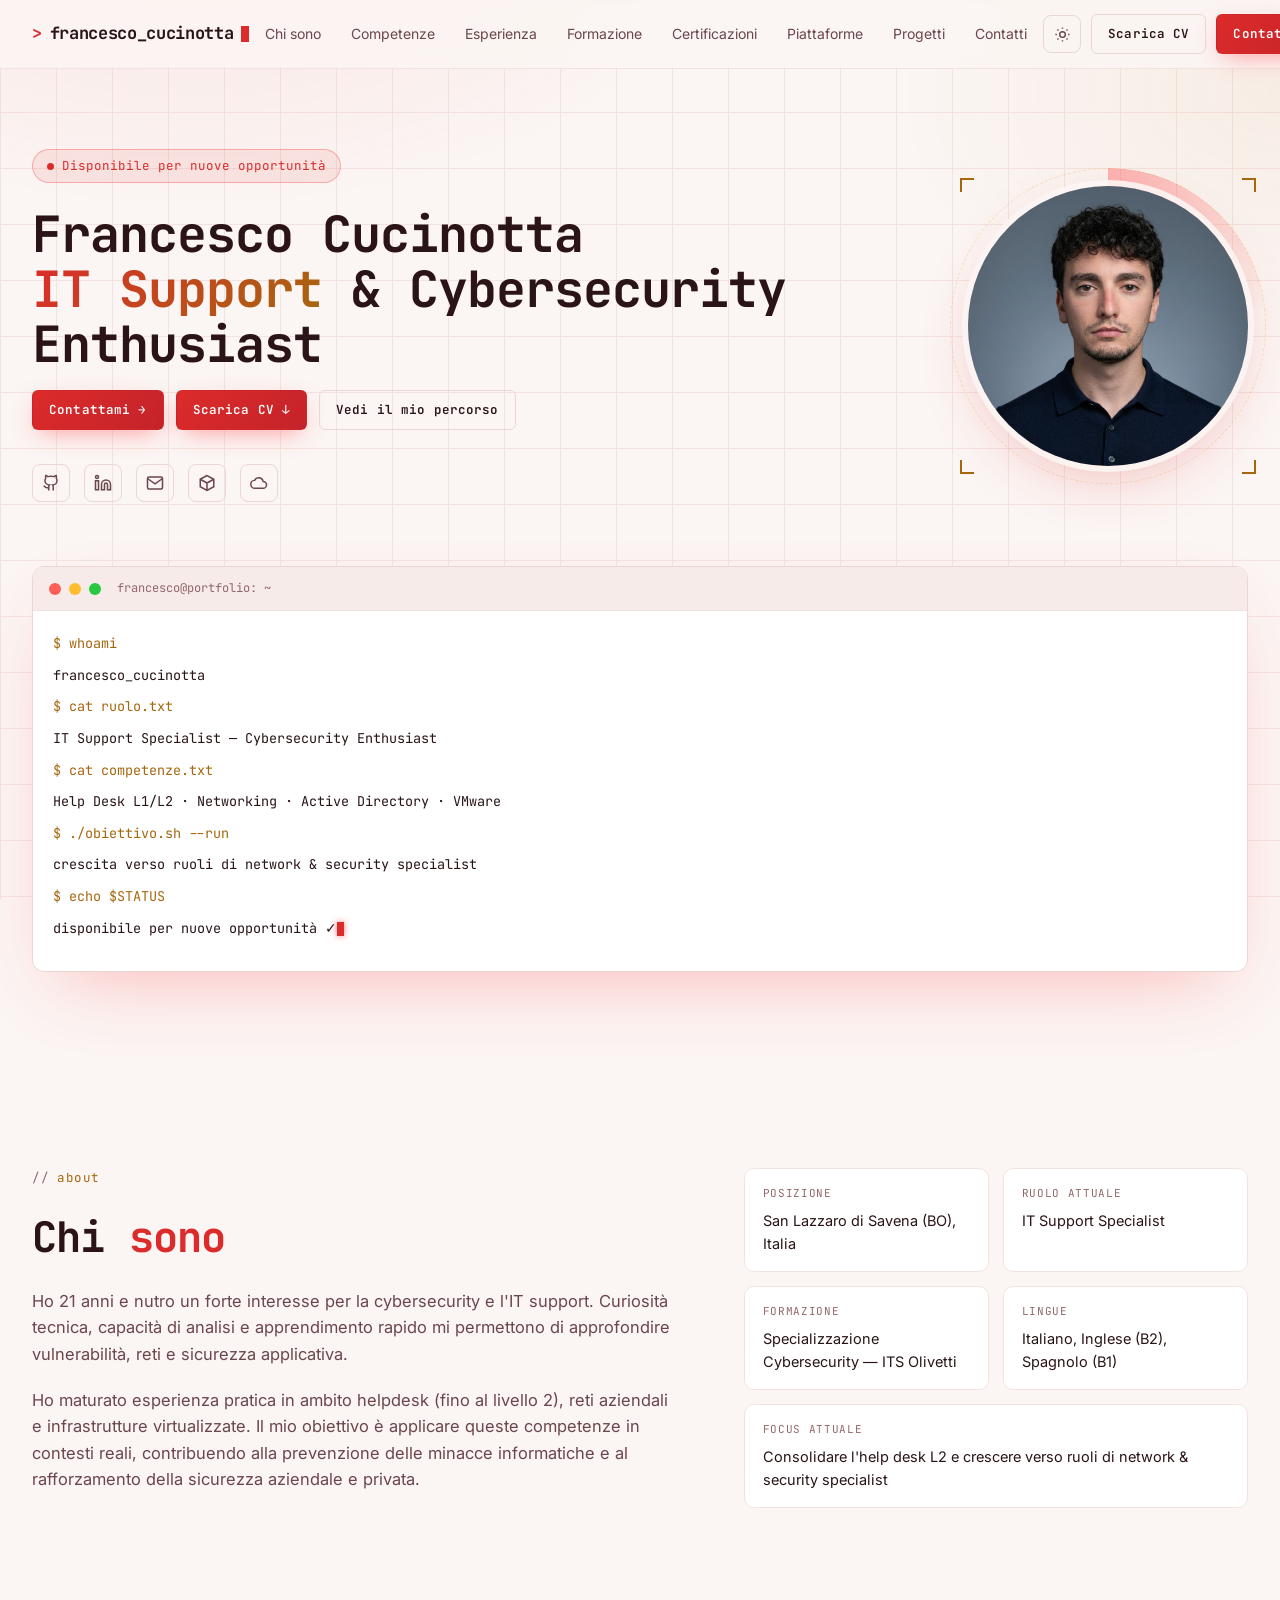
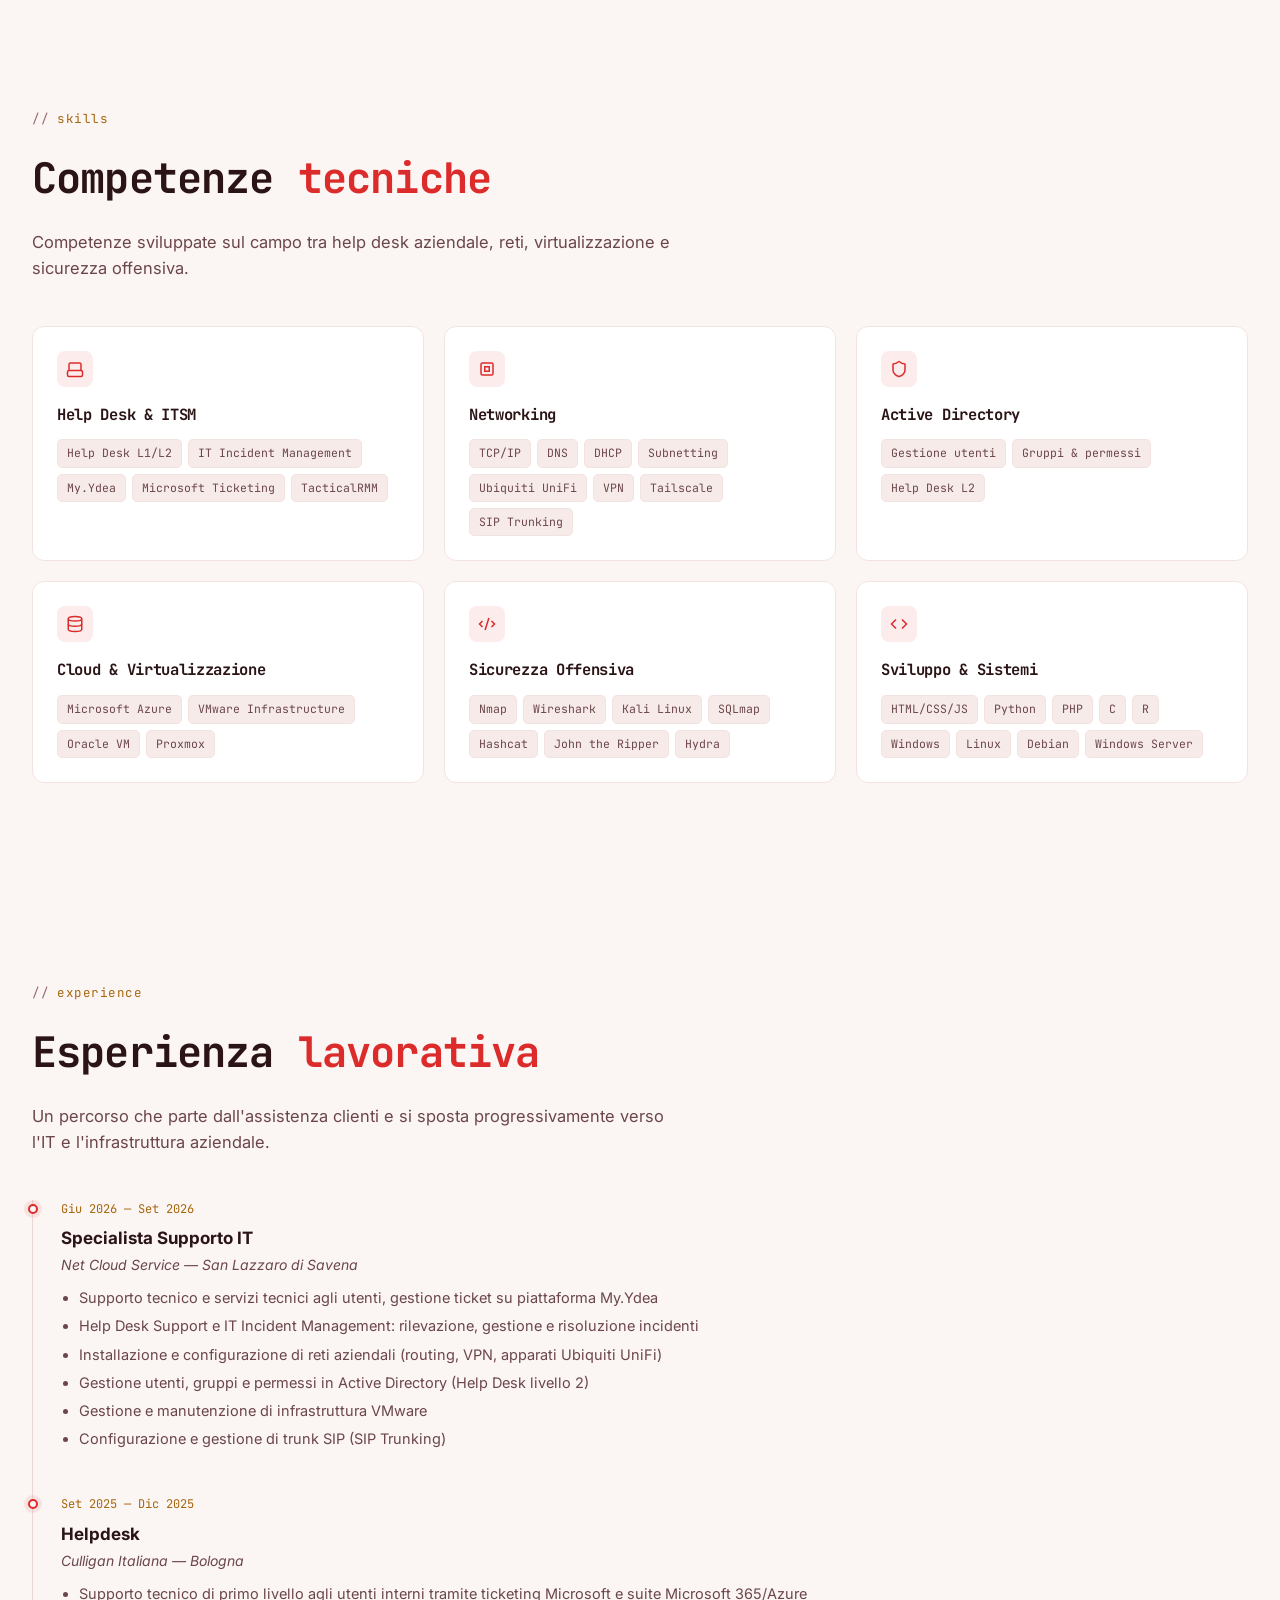
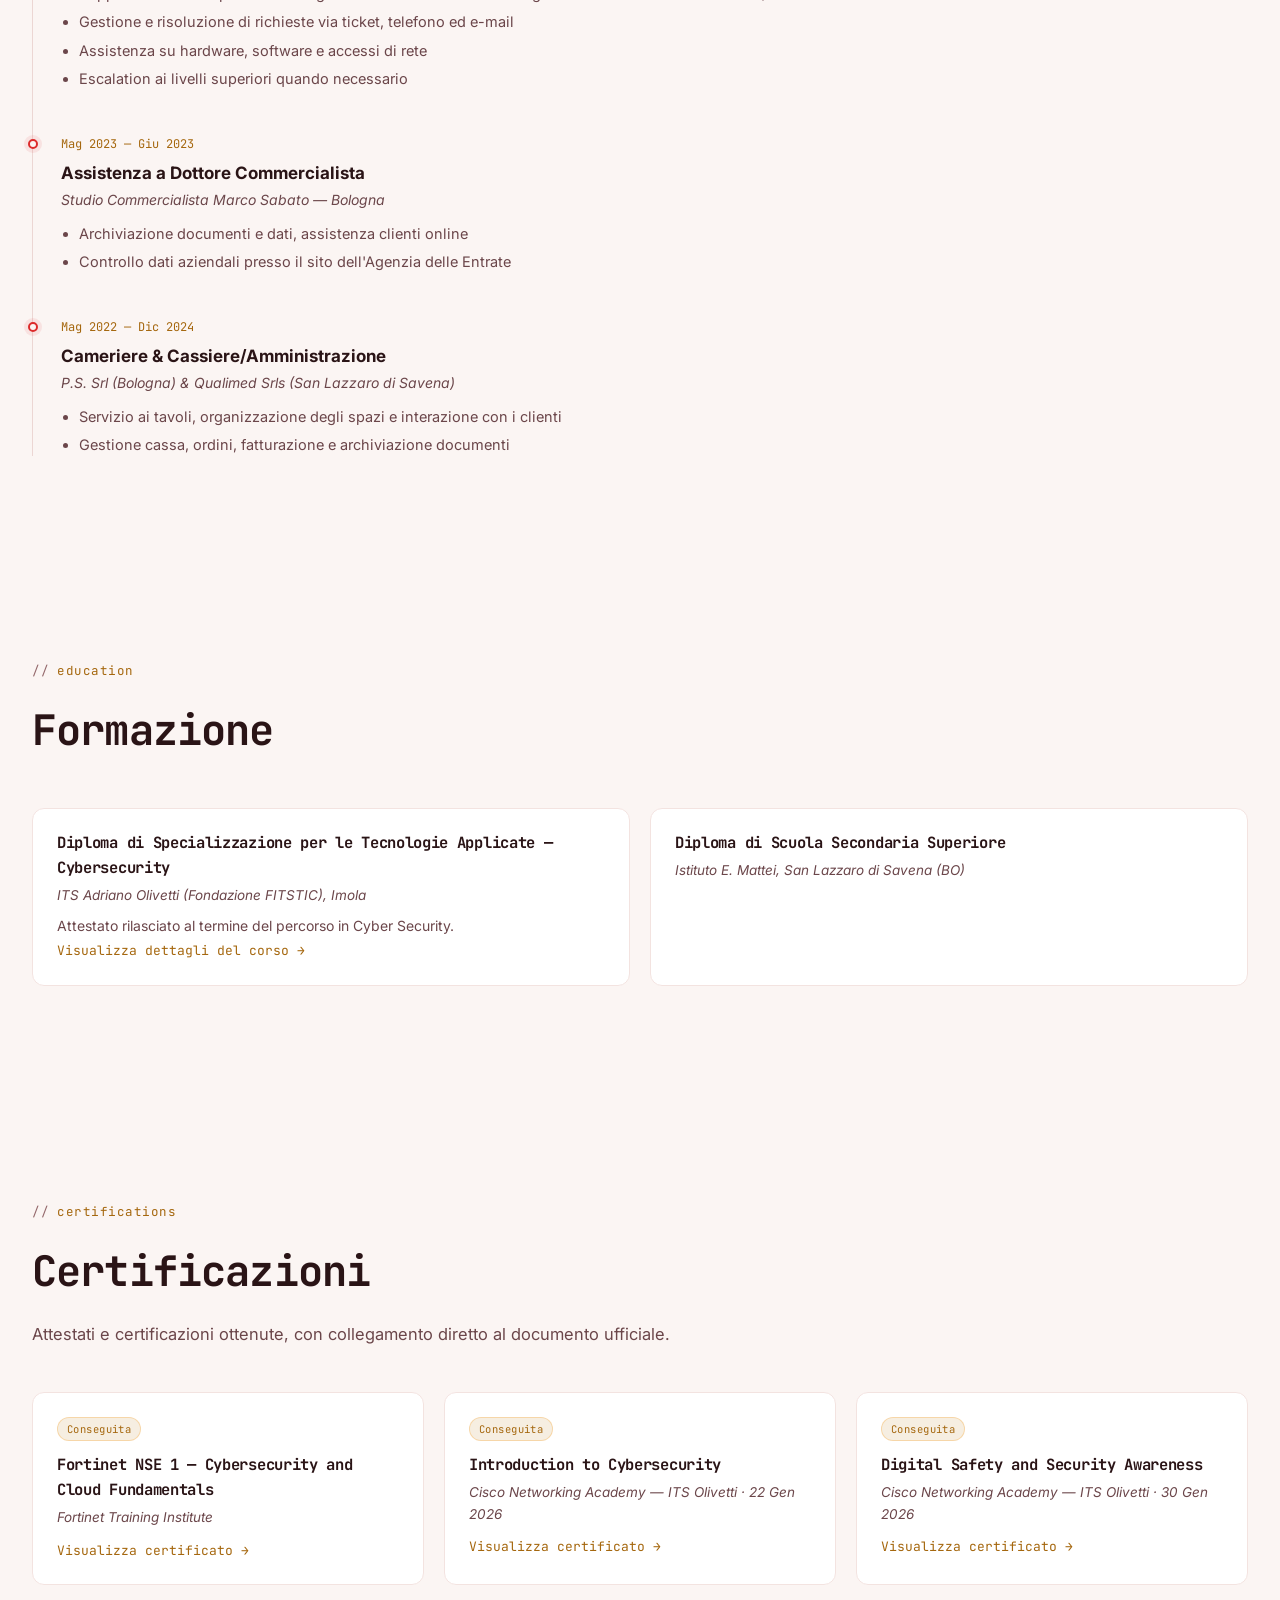
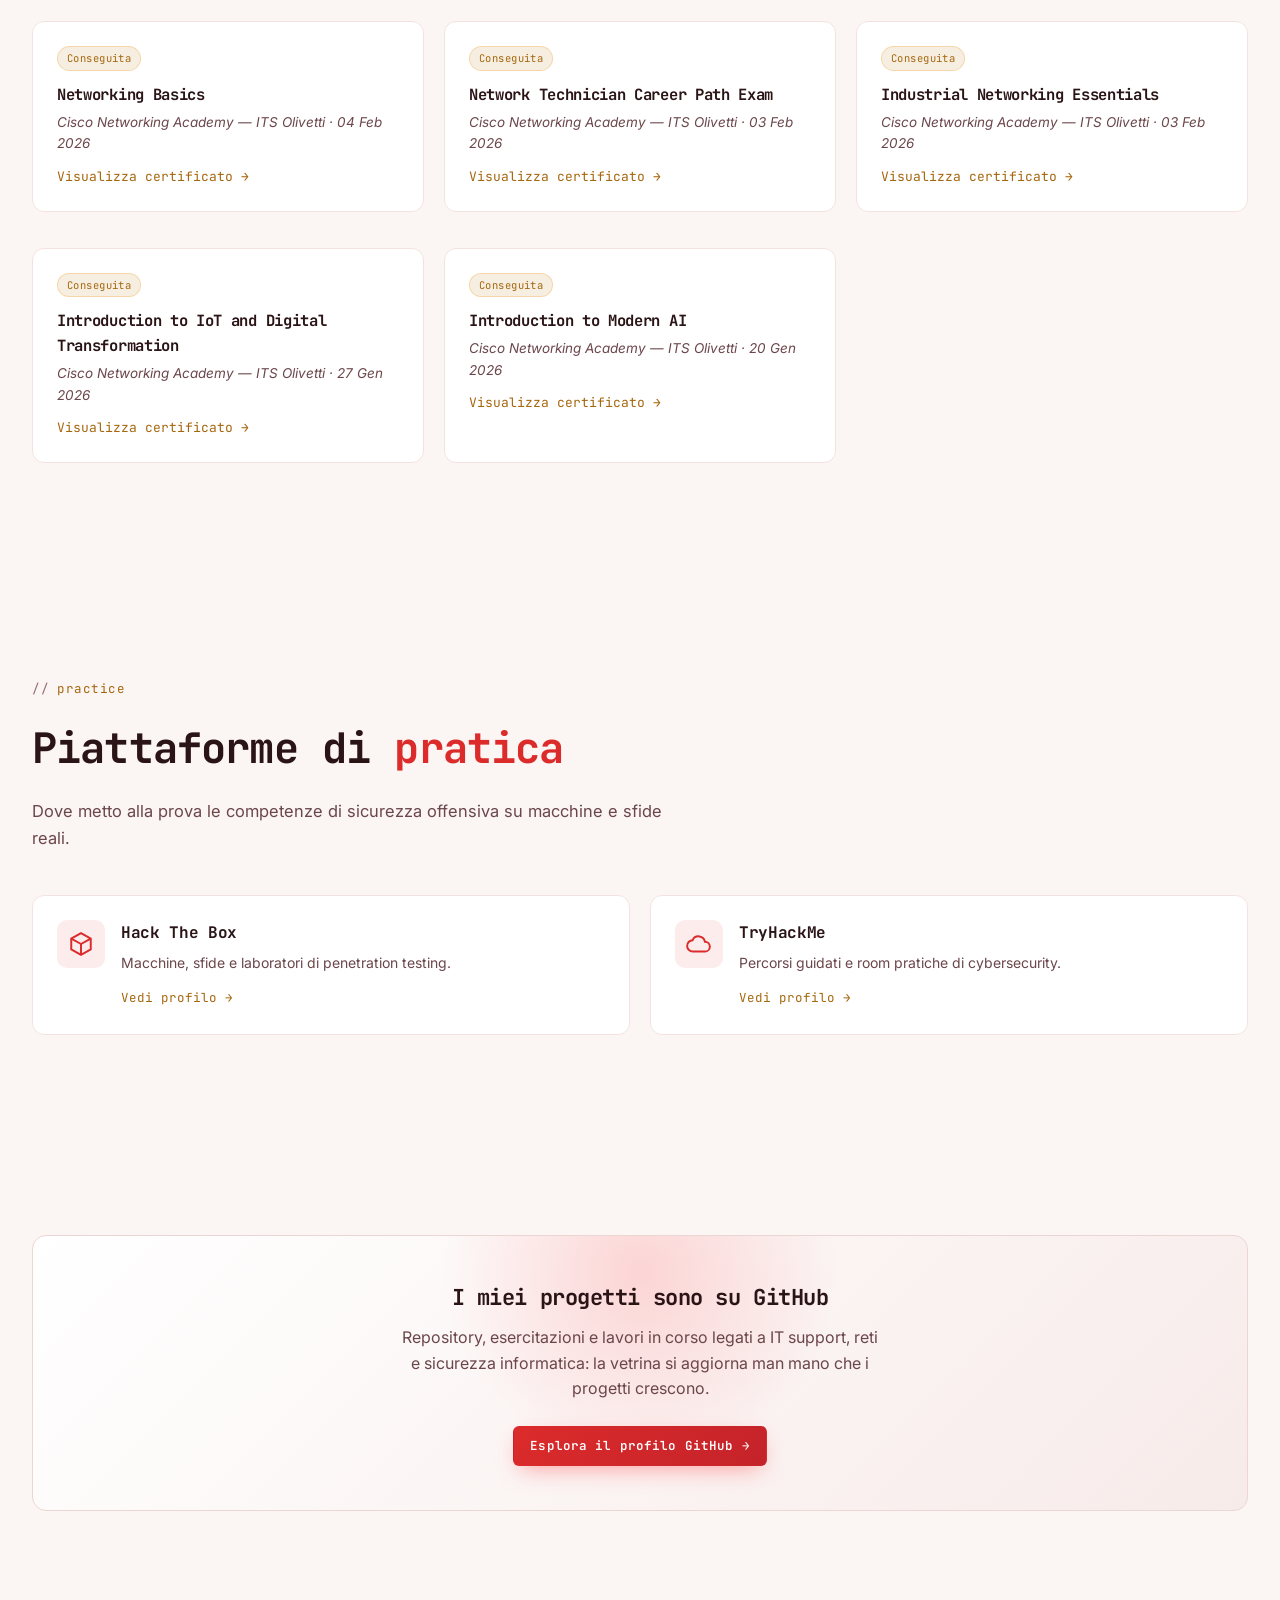
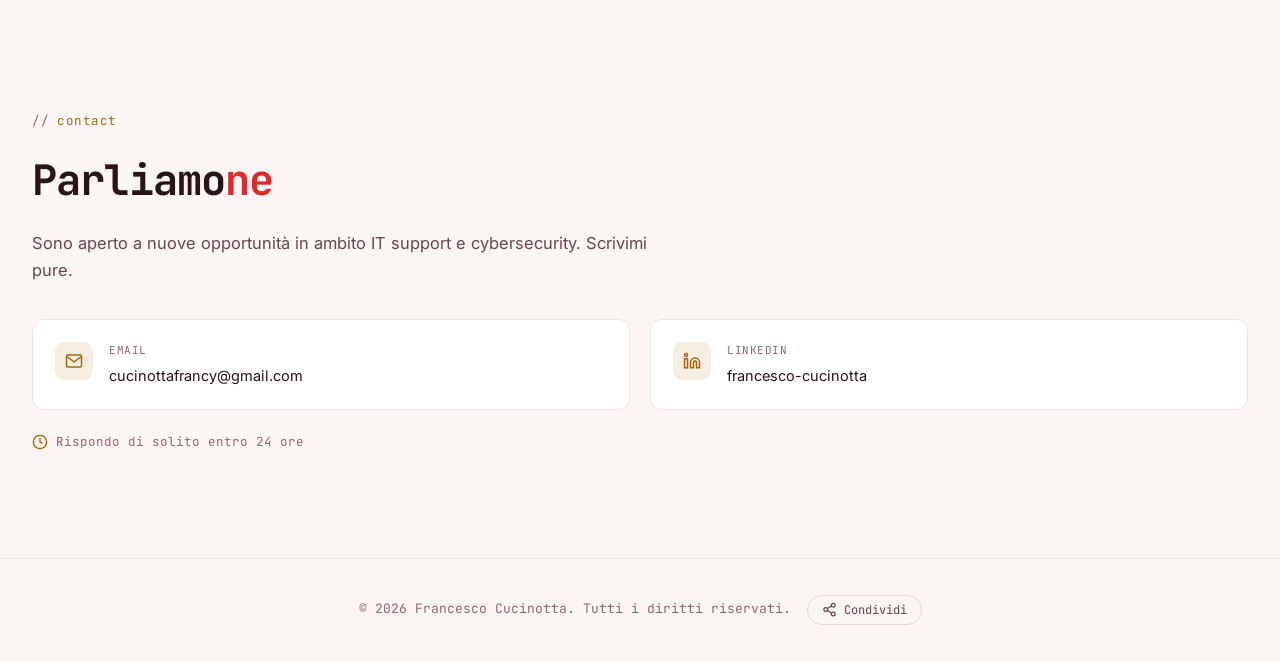
==== commit a6afb3ce: "Add files via upload" ====
--- a/index.html
+++ b/index.html
@@ -116,7 +116,7 @@
         <div class="hud-ring"></div>
         <div class="hud-ring r2"></div>
         <div class="hud-sweep"></div>
-        <div class="hud-photo">
+        <div class="hud-photo" id="secretTrigger" role="button" tabindex="0" aria-label="Foto profilo">
           <img src="profile-image.png" alt="Foto di Francesco Cucinotta" />
         </div>
         <div class="hud-tick tl"></div>
@@ -193,7 +193,7 @@
           <h4>Help Desk &amp; ITSM</h4>
           <div class="tags">
             <span class="tag">Help Desk L1/L2</span><span class="tag">IT Incident Management</span>
-            <span class="tag">My.Ydea</span><span class="tag">Microsoft Ticketing</span>
+            <span class="tag">My.Ydea</span><span class="tag">Microsoft Ticketing</span><span class="tag">TacticalRMM</span>
           </div>
         </div>
 
@@ -263,14 +263,14 @@
           <div class="tl-dot"></div>
           <div class="tl-period">Giu 2026 — Set 2026</div>
           <div class="tl-role">Specialista Supporto IT</div>
-          <div class="tl-org">NetCloudService S.r.l. — San Lazzaro di Savena</div>
+          <div class="tl-org">Net Cloud Service — San Lazzaro di Savena</div>
           <ul class="tl-list">
             <li>Supporto tecnico e servizi tecnici agli utenti, gestione ticket su piattaforma My.Ydea</li>
             <li>Help Desk Support e IT Incident Management: rilevazione, gestione e risoluzione incidenti</li>
             <li>Installazione e configurazione di reti aziendali (routing, VPN, apparati Ubiquiti UniFi)</li>
-            <li>Gestione utenti, gruppi e permessi in Active Directory</li>
-            <li>Gestione e manutenzione di infrastruttura ProxMox VE</li>
-            <li>Configurazione e gestione di trunk SIP</li>
+            <li>Gestione utenti, gruppi e permessi in Active Directory (Help Desk livello 2)</li>
+            <li>Gestione e manutenzione di infrastruttura VMware</li>
+            <li>Configurazione e gestione di trunk SIP (SIP Trunking)</li>
           </ul>
         </div>
 
@@ -353,6 +353,55 @@
           <a class="dl" href="https://training.fortinet.com/local/cert/my/certificate.php?badge=160&amp;user=2357537" target="_blank" rel="noopener">Visualizza certificato →</a>
         </div>
 
+        <div class="card cert-card">
+          <div class="cert-status done">Conseguita</div>
+          <h4>Introduction to Cybersecurity</h4>
+          <div class="org">Cisco Networking Academy — ITS Olivetti · 22 Gen 2026</div>
+          <a class="dl" href="Certificazioni/Introduction_to_Cybersecurity.pdf" target="_blank" rel="noopener">Visualizza certificato →</a>
+        </div>
+
+        <div class="card cert-card">
+          <div class="cert-status done">Conseguita</div>
+          <h4>Digital Safety and Security Awareness</h4>
+          <div class="org">Cisco Networking Academy — ITS Olivetti · 30 Gen 2026</div>
+          <a class="dl" href="Certificazioni/Digital_Safety_and_Security_Awareness.pdf" target="_blank" rel="noopener">Visualizza certificato →</a>
+        </div>
+
+        <div class="card cert-card">
+          <div class="cert-status done">Conseguita</div>
+          <h4>Networking Basics</h4>
+          <div class="org">Cisco Networking Academy — ITS Olivetti · 04 Feb 2026</div>
+          <a class="dl" href="Certificazioni/Network_basics.pdf" target="_blank" rel="noopener">Visualizza certificato →</a>
+        </div>
+
+        <div class="card cert-card">
+          <div class="cert-status done">Conseguita</div>
+          <h4>Network Technician Career Path Exam</h4>
+          <div class="org">Cisco Networking Academy — ITS Olivetti · 03 Feb 2026</div>
+          <a class="dl" href="Certificazioni/Network_Technician_Career_Path_Exam.pdf" target="_blank" rel="noopener">Visualizza certificato →</a>
+        </div>
+
+        <div class="card cert-card">
+          <div class="cert-status done">Conseguita</div>
+          <h4>Industrial Networking Essentials</h4>
+          <div class="org">Cisco Networking Academy — ITS Olivetti · 03 Feb 2026</div>
+          <a class="dl" href="Certificazioni/Industrial_Networking_Essentials.pdf" target="_blank" rel="noopener">Visualizza certificato →</a>
+        </div>
+
+        <div class="card cert-card">
+          <div class="cert-status done">Conseguita</div>
+          <h4>Introduction to IoT and Digital Transformation</h4>
+          <div class="org">Cisco Networking Academy — ITS Olivetti · 27 Gen 2026</div>
+          <a class="dl" href="Certificazioni/Introduction_to_IoT.pdf" target="_blank" rel="noopener">Visualizza certificato →</a>
+        </div>
+
+        <div class="card cert-card">
+          <div class="cert-status done">Conseguita</div>
+          <h4>Introduction to Modern AI</h4>
+          <div class="org">Cisco Networking Academy — ITS Olivetti · 20 Gen 2026</div>
+          <a class="dl" href="Certificazioni/Introduction_to_Modern_AI.pdf" target="_blank" rel="noopener">Visualizza certificato →</a>
+        </div>
+
       </div>
     </div>
   </section>
@@ -427,28 +476,30 @@
   </section>
 
 </main>
-
-<!--
-  ═══════════════════════════════════════════════════════════════════════
-  FILE ESTERNI RICHIESTI DALLA PAGINA (riferimento rapido)
-  ═══════════════════════════════════════════════════════════════════════
-  Il sito ora è diviso in 2 file (index.html + styles.css) e collega
-  3 risorse esterne che devono trovarsi nella STESSA cartella di
-  index.html nella repo GitHub, con questi nomi esatti (case-sensitive):
-
-    1) logo.png                    → favicon, vedi <link rel="icon"> nell'<head>
-    2) profile-image.png           → foto nel riquadro HUD dell'hero
-    3) Francesco_Cucinotta_CV.pdf  → CV scaricabile (nav, hero, menu mobile)
-
-  Se in futuro vuoi spostare questi file su un altro hosting (es. Google
-  Drive), basta sostituire il valore di ogni href/src con l'URL diretto
-  del file:
-    • Google Drive: dal link di condivisione ".../file/d/ID/view" ricava
-      l'ID e usa https://drive.google.com/uc?export=download&id=ID
-    • Qualsiasi altro host: usa direttamente l'URL pubblico del file.
-  L'attributo download="..." può restare invariato in entrambi i casi.
-  ═══════════════════════════════════════════════════════════════════════
--->
+<div class="secret-overlay" id="secretOverlay">
+  <div class="secret-panel">
+    <button class="secret-close" id="secretClose" aria-label="Chiudi">✕</button>
+
+    <div id="secretStepPassword">
+      <div class="secret-icon">🔒</div>
+      <h3>Area riservata</h3>
+      <p>Hai trovato l'easter egg — inserisci la password per continuare.</p>
+      <form id="secretForm" autocomplete="off">
+        <input type="password" id="secretPasswordInput" class="secret-input" placeholder="Password" autocomplete="off" />
+        <button type="submit" class="btn btn-primary" style="width:100%; margin-top:12px; justify-content:center;">Sblocca</button>
+      </form>
+      <p class="secret-error" id="secretError" style="display:none;">Password sbagliata, riprova.</p>
+    </div>
+
+    <div id="secretStepUnlocked" style="display:none;">
+      <div class="secret-icon">🔓</div>
+      <h3>Area Aiuti</h3>
+      <p>Scarica per aiuto da distanza:</p>
+      <a class="btn btn-primary" href="Install\Assistenza.exe" download="Install\Assistenza.exe">Assistenza ↓</a>
+    </div>
+
+  </div>
+</div>
 
 <footer>
   <div class="wrap foot-row">
@@ -485,6 +536,74 @@
     var btn2 = document.getElementById('themeToggleBtnMobile');
     if (btn1) btn1.addEventListener('click', toggleTheme);
     if (btn2) btn2.addEventListener('click', toggleTheme);
+  })();
+
+  // easter egg: 5 click sulla foto profilo sbloccano l'area segreta (con password)
+  // NOTA: questa "password" vive in chiaro nel codice JS, quindi NON è una vera
+  // protezione — chiunque apra gli strumenti sviluppatore del browser la vede.
+  // È solo un piccolo gioco, non usarla mai per proteggere qualcosa di riservato.
+  (function(){
+    var trigger = document.getElementById('secretTrigger');
+    var overlay = document.getElementById('secretOverlay');
+    var closeBtn = document.getElementById('secretClose');
+    var form = document.getElementById('secretForm');
+    var input = document.getElementById('secretPasswordInput');
+    var errorMsg = document.getElementById('secretError');
+    var stepPassword = document.getElementById('secretStepPassword');
+    var stepUnlocked = document.getElementById('secretStepUnlocked');
+    if (!trigger || !overlay) return;
+
+    var SECRET_PASSWORD = 'Ciao1234';
+    var clicks = 0;
+    var lastClick = 0;
+
+    function resetOverlayState(){
+      if (stepPassword) stepPassword.style.display = '';
+      if (stepUnlocked) stepUnlocked.style.display = 'none';
+      if (errorMsg) errorMsg.style.display = 'none';
+      if (input) input.value = '';
+    }
+
+    function registerClick(){
+      var now = Date.now();
+      if (now - lastClick > 1500) clicks = 0; // reset se passa troppo tempo tra un click e l'altro
+      lastClick = now;
+      clicks++;
+      if (clicks >= 5) {
+        clicks = 0;
+        resetOverlayState();
+        overlay.classList.add('show');
+        if (input) setTimeout(function(){ input.focus(); }, 100);
+      }
+    }
+
+    trigger.addEventListener('click', registerClick);
+    trigger.addEventListener('keydown', function(e){
+      if (e.key === 'Enter' || e.key === ' ') { e.preventDefault(); registerClick(); }
+    });
+
+    if (form) {
+      form.addEventListener('submit', function(e){
+        e.preventDefault();
+        if (input && input.value === SECRET_PASSWORD) {
+          stepPassword.style.display = 'none';
+          stepUnlocked.style.display = '';
+        } else {
+          errorMsg.style.display = 'block';
+          input.value = '';
+          input.focus();
+        }
+      });
+    }
+
+    function closeOverlay(){ overlay.classList.remove('show'); }
+    if (closeBtn) closeBtn.addEventListener('click', closeOverlay);
+    overlay.addEventListener('click', function(e){
+      if (e.target === overlay) closeOverlay();
+    });
+    document.addEventListener('keydown', function(e){
+      if (e.key === 'Escape') closeOverlay();
+    });
   })();
 
   // copyright year (sempre aggiornato)
--- a/styles.css
+++ b/styles.css
@@ -284,6 +284,36 @@
   }
   .share-btn:hover{ border-color:var(--accent-2); color:var(--accent-2); }
 
+  /* secret area (easter egg) */
+  .hud-photo{ cursor:pointer; }
+  .secret-overlay{
+    position:fixed; inset:0; z-index:100; display:none; align-items:center; justify-content:center;
+    background:rgba(0,0,0,0.72); backdrop-filter:blur(6px); padding:24px;
+  }
+  .secret-overlay.show{ display:flex; }
+  .secret-panel{
+    position:relative; max-width:380px; width:100%; text-align:center; padding:40px 28px;
+    background:var(--bg-elev); border:1px solid var(--border); border-radius:16px;
+    box-shadow:0 30px 60px -20px rgba(0,0,0,0.6);
+    animation:secretPop .25s ease;
+  }
+  @keyframes secretPop{ from{ opacity:0; transform:scale(0.92); } to{ opacity:1; transform:scale(1); } }
+  .secret-icon{ font-size:36px; margin-bottom:12px; }
+  .secret-panel h3{ margin:0 0 8px; }
+  .secret-panel p{ color:var(--text-muted); font-size:14px; margin:0 0 20px; }
+  .secret-close{
+    position:absolute; top:12px; right:12px; width:30px; height:30px; border-radius:50%;
+    background:transparent; border:1px solid var(--border); color:var(--text-muted); cursor:pointer;
+  }
+  .secret-close:hover{ border-color:var(--accent); color:var(--accent); }
+  .secret-input{
+    width:100%; box-sizing:border-box; font-family:var(--mono); font-size:14px;
+    padding:11px 14px; border-radius:8px; border:1px solid var(--border);
+    background:var(--bg-elev-2); color:var(--text); text-align:center;
+  }
+  .secret-input:focus{ outline:none; border-color:var(--accent); }
+  .secret-error{ color:var(--accent); font-size:12.5px; margin-top:12px; margin-bottom:0; }
+
   /* 404 page */
   .nf-wrap{ min-height:78vh; display:flex; flex-direction:column; align-items:center; justify-content:center; text-align:center; gap:22px; padding:60px 24px; }
   .nf-code{
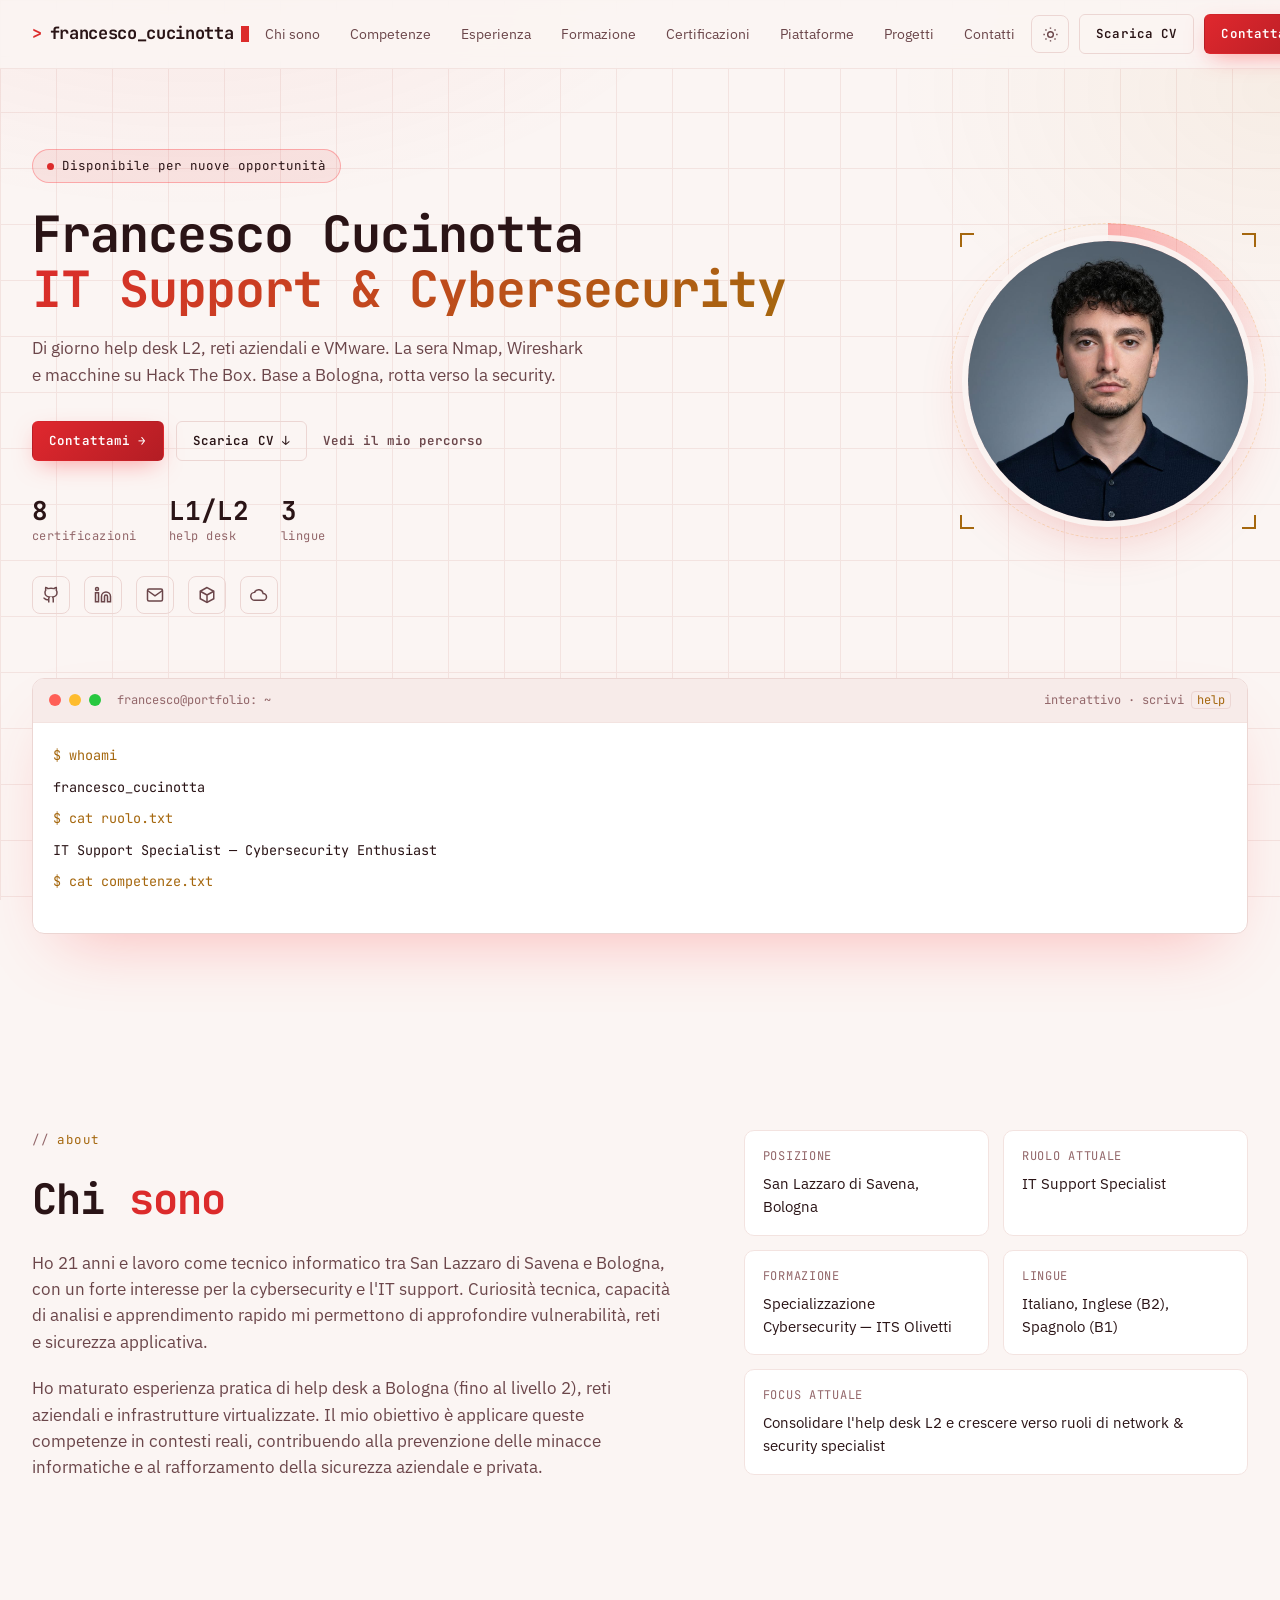
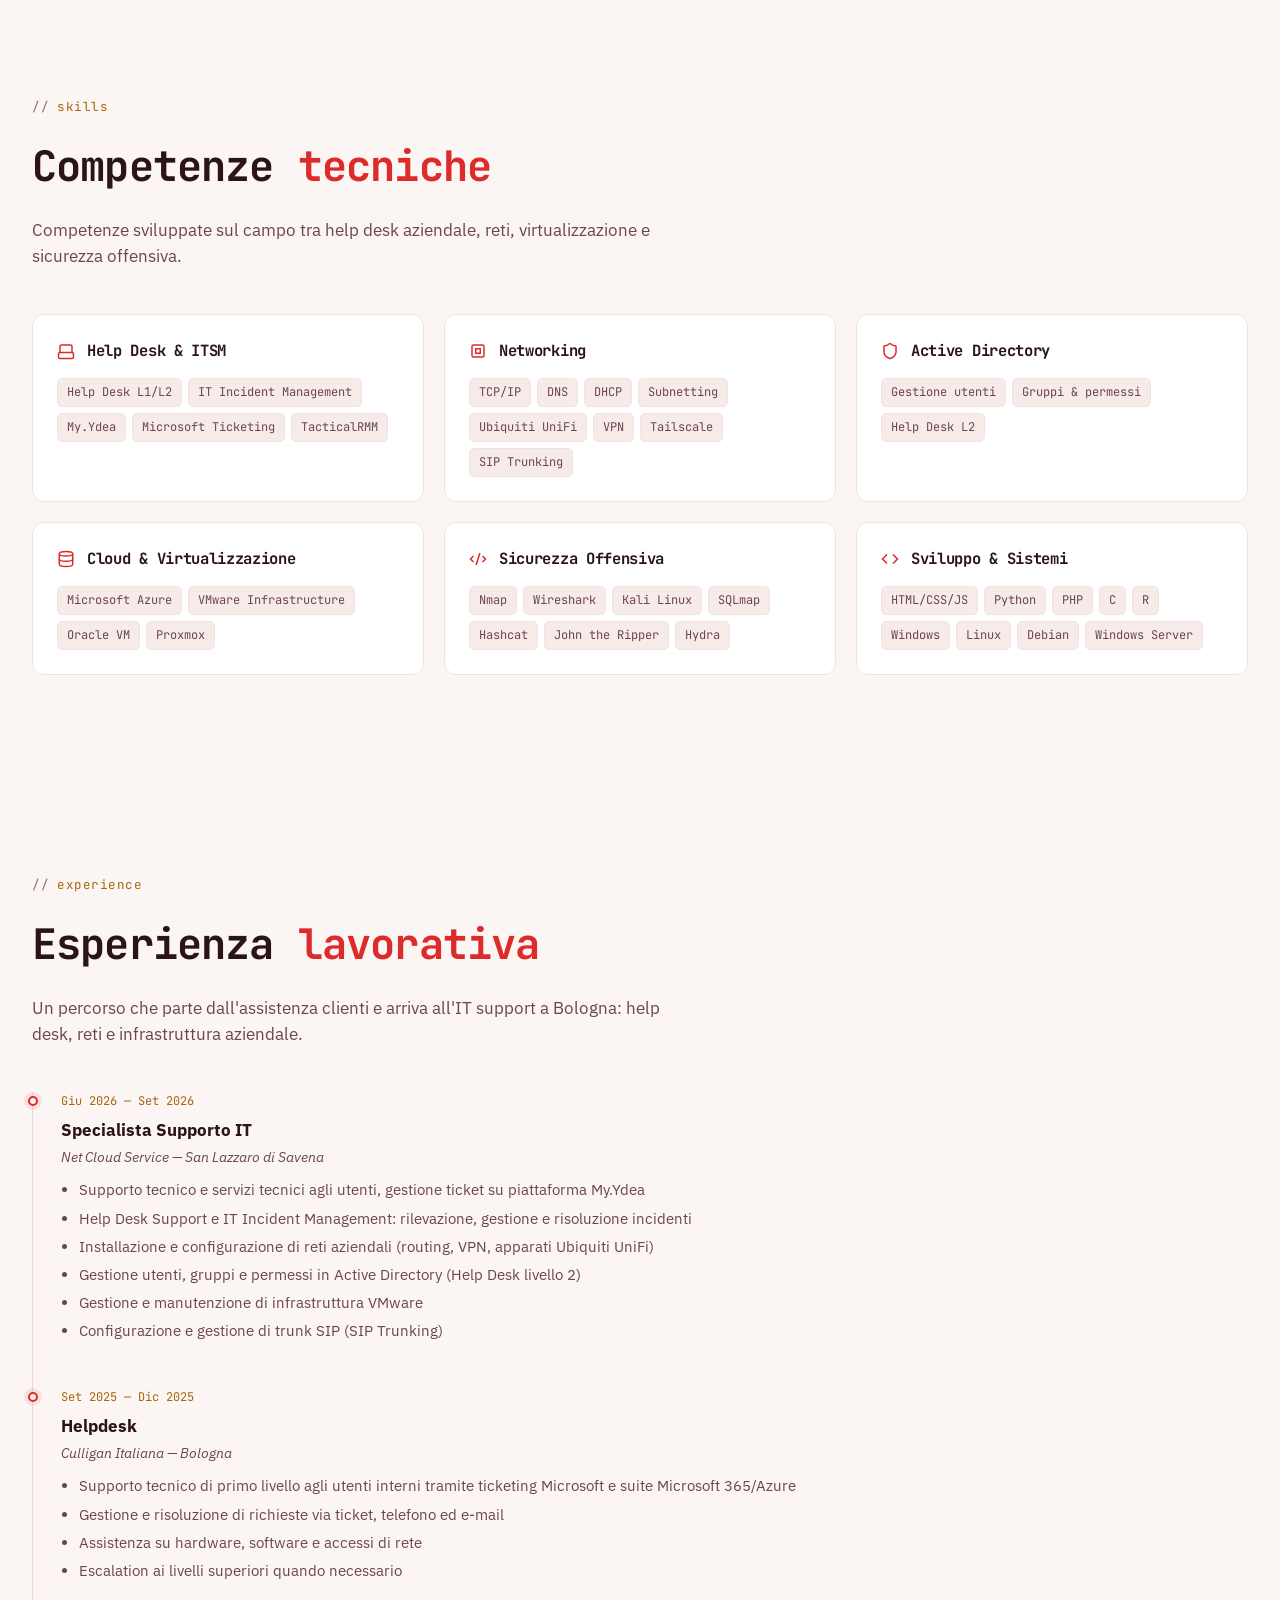
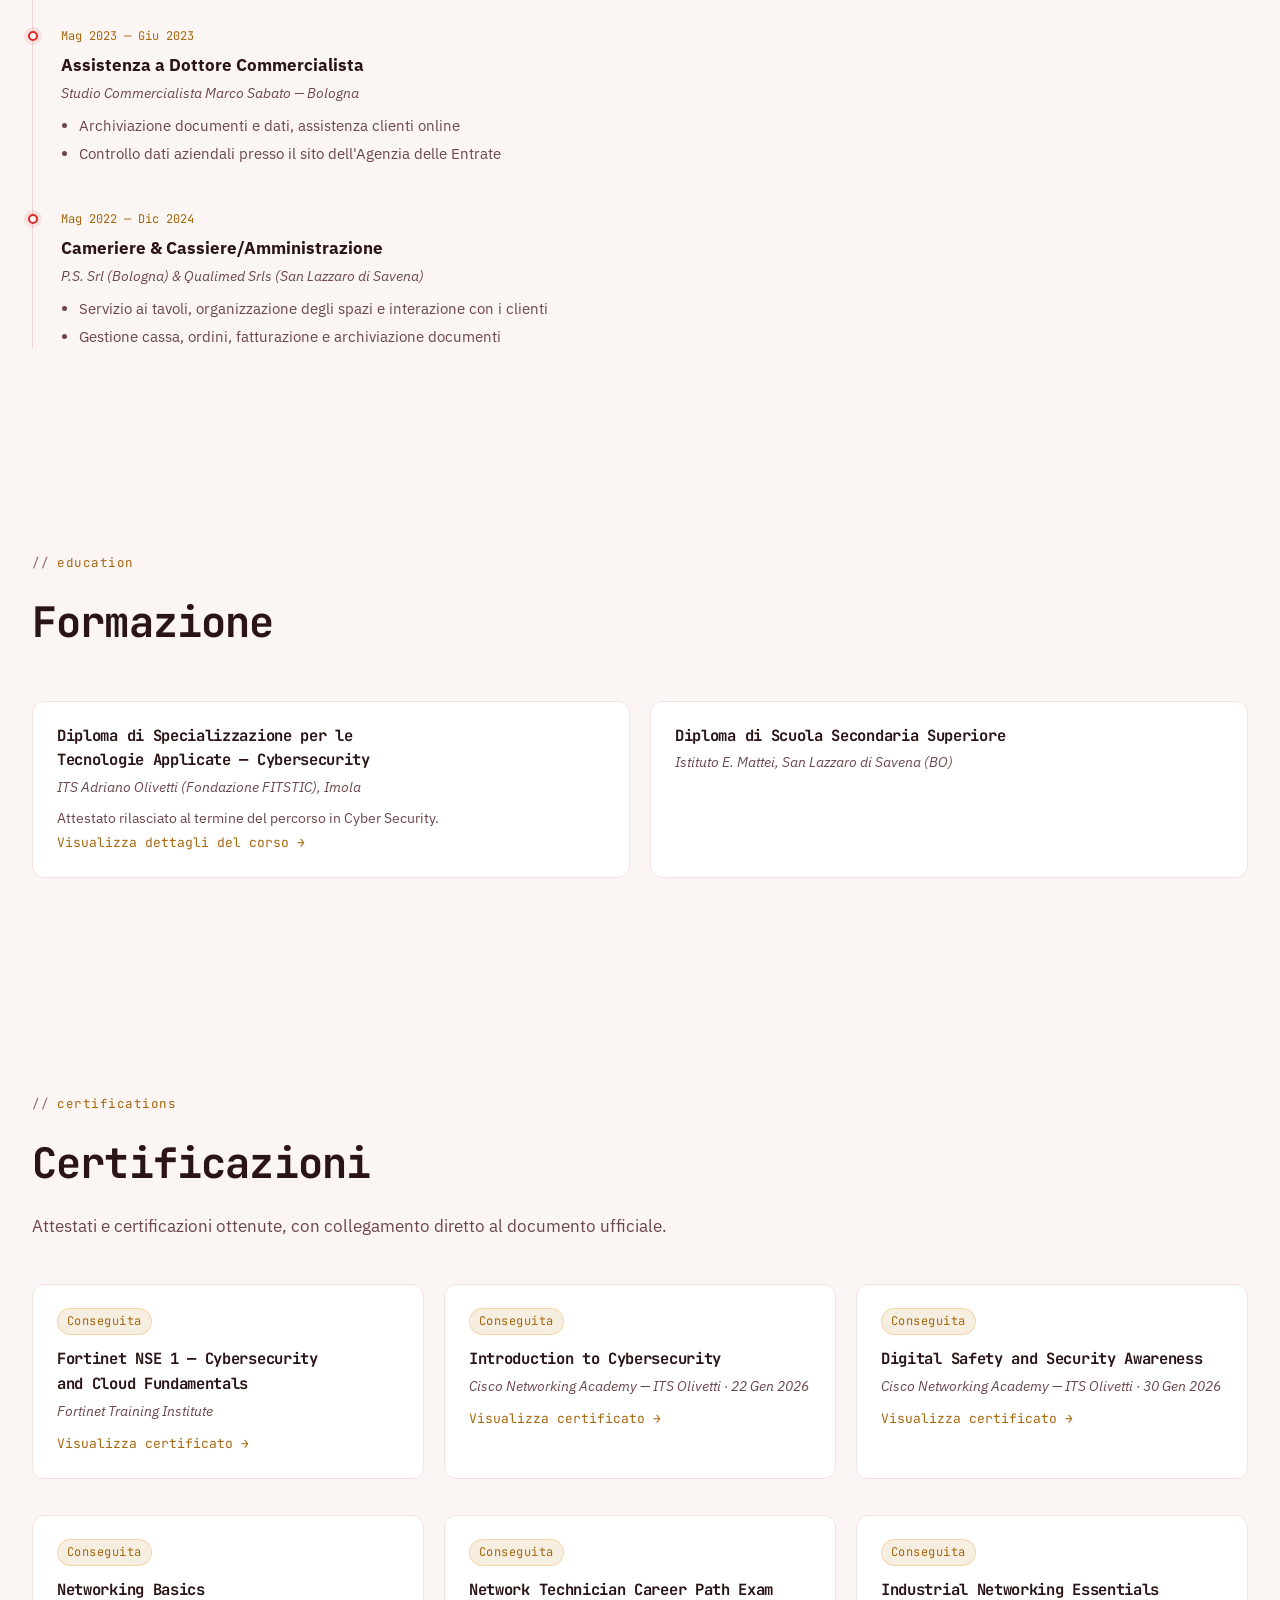
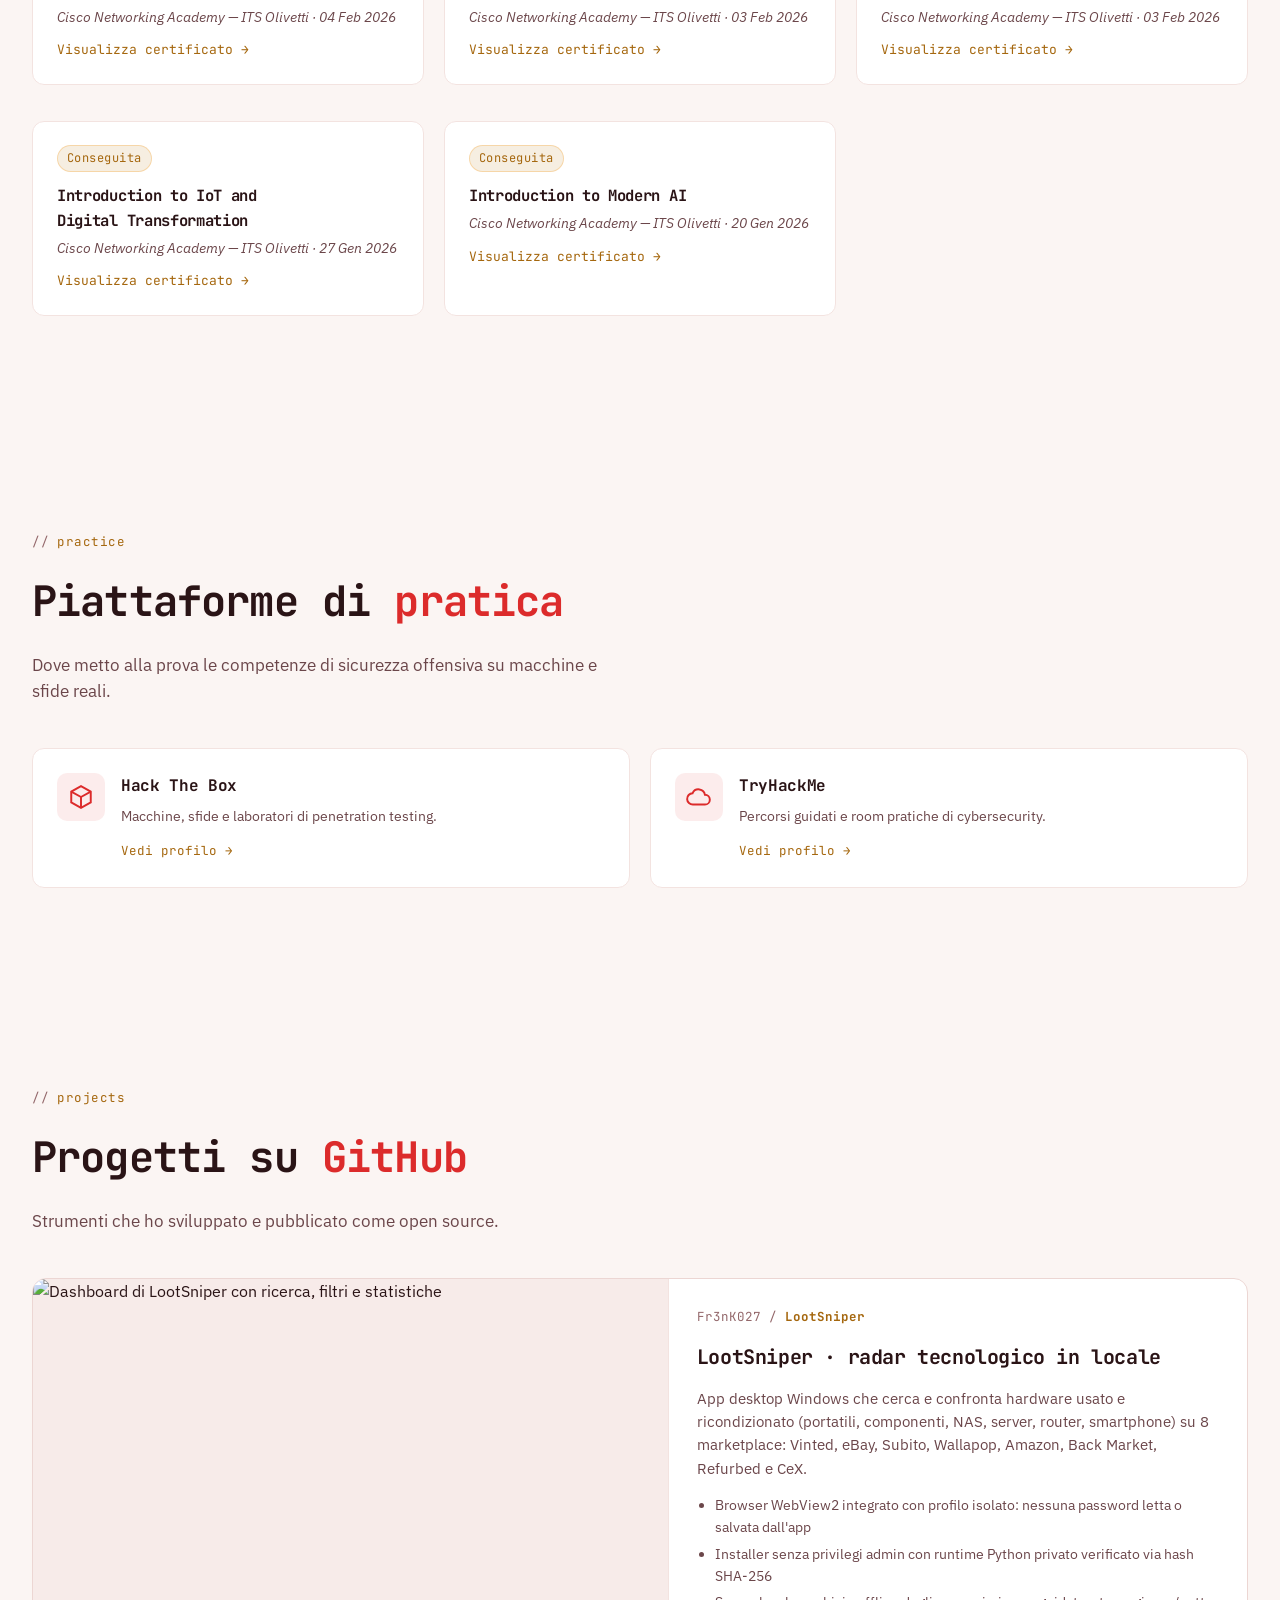
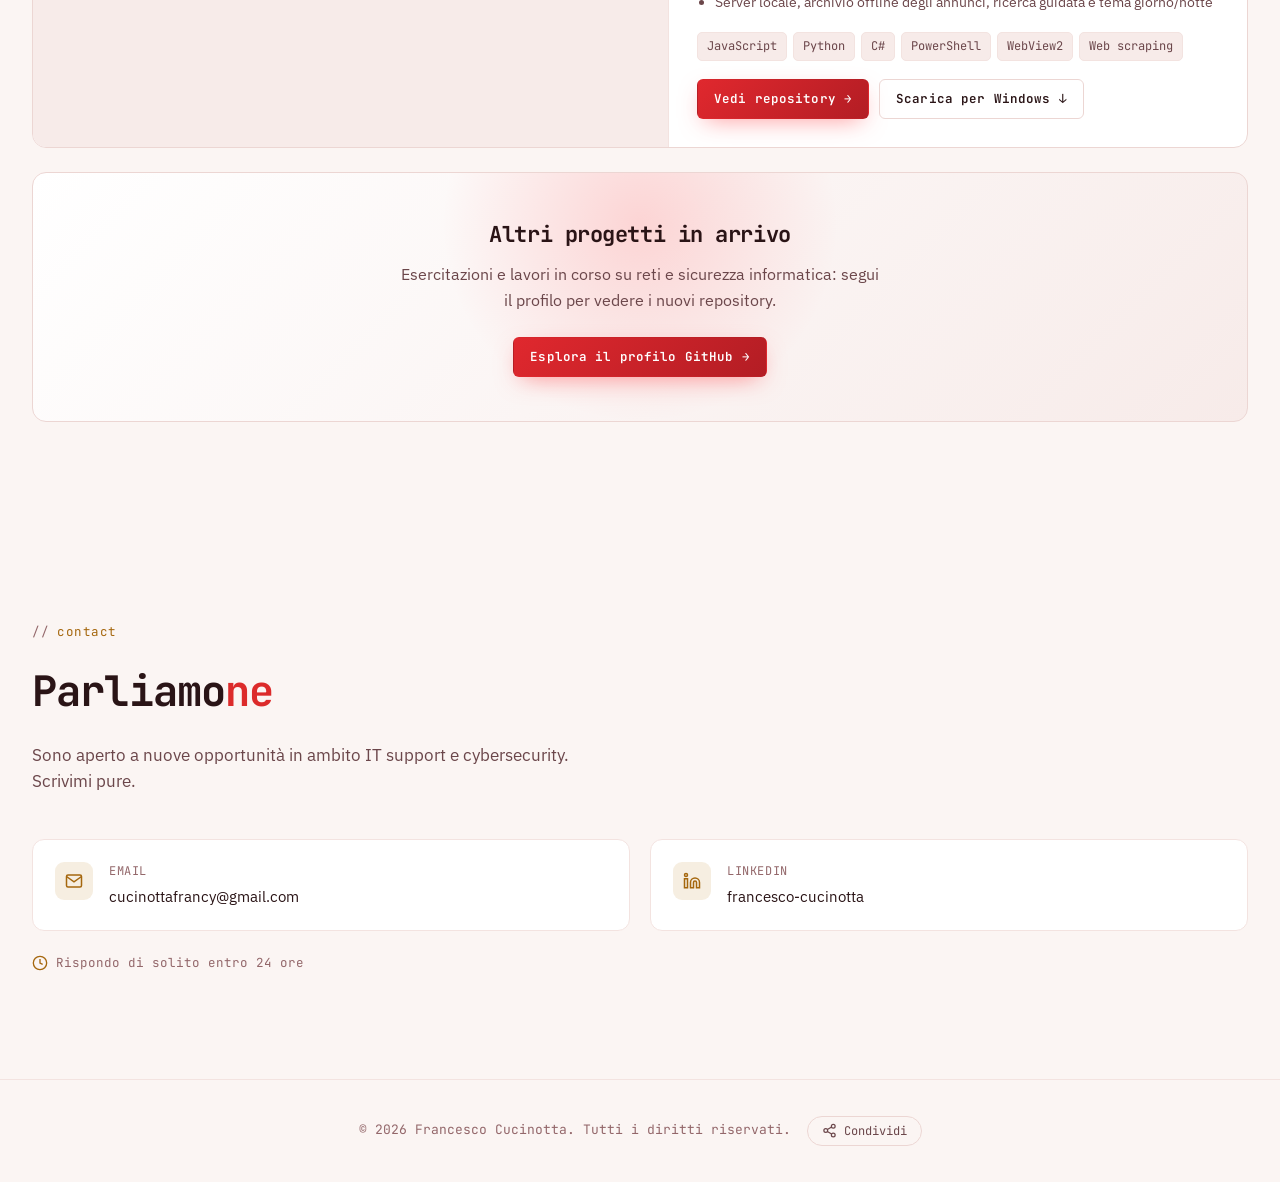
==== commit bf365bfd: "Redesign portfolio and add SEO basics - Interactive terminal, hero stats, spotlight cards, scroll pr" ====
--- a/index.html
+++ b/index.html
@@ -3,44 +3,84 @@
 <head>
 <meta charset="utf-8" />
 <meta name="viewport" content="width=device-width, initial-scale=1" />
-<title>Francesco Cucinotta | IT Support Specialist &amp; Cybersecurity Enthusiast</title>
-<meta name="description" content="Portfolio di Francesco Cucinotta — IT Support Specialist e appassionato di cybersecurity. Help desk L1/L2, reti aziendali, virtualizzazione e sicurezza offensiva." />
+<title>Francesco Cucinotta — IT Support &amp; Cybersecurity a Bologna</title>
+<meta name="description" content="Francesco Cucinotta, IT Support Specialist a Bologna e San Lazzaro di Savena: help desk L1/L2, reti aziendali, Active Directory, VMware e cybersecurity." />
 <meta name="author" content="Francesco Cucinotta" />
-<link rel="canonical" href="https://portfolio.francecuci.com" />
-<meta property="og:title" content="Francesco Cucinotta | IT Support Specialist &amp; Cybersecurity Enthusiast" />
-<meta property="og:description" content="Help desk L1/L2, reti aziendali, virtualizzazione, sicurezza offensiva. Basato a San Lazzaro di Savena (BO)." />
+<meta name="theme-color" content="#0f0407" media="(prefers-color-scheme: dark)" />
+<meta name="theme-color" content="#fbf5f3" media="(prefers-color-scheme: light)" />
+<link rel="canonical" href="https://portfolio.francecuci.com/" />
+<meta property="og:title" content="Francesco Cucinotta — IT Support &amp; Cybersecurity a Bologna" />
+<meta property="og:description" content="Francesco Cucinotta, IT Support Specialist a Bologna e San Lazzaro di Savena: help desk L1/L2, reti aziendali, Active Directory, VMware e cybersecurity." />
 <meta property="og:type" content="website" />
-<meta property="og:url" content="https://portfolio.francecuci.com" />
+<meta property="og:locale" content="it_IT" />
+<meta property="og:site_name" content="Francesco Cucinotta" />
+<meta property="og:url" content="https://portfolio.francecuci.com/" />
+<meta property="og:image" content="https://portfolio.francecuci.com/profile-image.png" />
+<meta property="og:image:alt" content="Foto di Francesco Cucinotta" />
+<meta name="twitter:card" content="summary" />
+<script>
+  // tema applicato prima del primo paint: niente flash chiaro/scuro al caricamento
+  (function(){
+    var stored = null;
+    try { stored = localStorage.getItem('theme'); } catch(e){}
+    var prefersLight = window.matchMedia && window.matchMedia('(prefers-color-scheme: light)').matches;
+    document.documentElement.setAttribute('data-theme', stored || (prefersLight ? 'light' : 'dark'));
+  })();
+</script>
 <link rel="preconnect" href="https://fonts.googleapis.com" />
 <link rel="preconnect" href="https://fonts.gstatic.com" crossorigin />
-<link href="https://fonts.googleapis.com/css2?family=JetBrains+Mono:wght@400;500;600;700;800&family=Inter:wght@400;500;600;700;800&display=swap" rel="stylesheet" />
-<link rel="icon" type="image/png" href="logo.png" />
-<link rel="apple-touch-icon" href="logo.png" />
+<link href="https://fonts.googleapis.com/css2?family=JetBrains+Mono:wght@400;500;600;700;800&family=IBM+Plex+Sans:wght@400;500;600;700&display=swap" rel="stylesheet" />
+<link rel="icon" type="image/png" href="logo.png?v=2" />
+<link rel="apple-touch-icon" href="logo.png?v=2" />
 <script type="application/ld+json">
 {
   "@context": "https://schema.org",
-  "@type": "Person",
-  "name": "Francesco Cucinotta",
-  "url": "https://portfolio.francecuci.com",
-  "jobTitle": "IT Support Specialist",
-  "email": "mailto:cucinottafrancy@gmail.com",
-  "address": { "@type": "PostalAddress", "addressLocality": "San Lazzaro di Savena", "addressRegion": "BO", "addressCountry": "IT" },
-  "knowsAbout": ["Help Desk Support", "Network Security", "Active Directory", "VMware", "Penetration Testing Tools", "Cybersecurity"],
-  "alumniOf": { "@type": "EducationalOrganization", "name": "ITS Adriano Olivetti — Fondazione FITSTIC" },
-  "sameAs": [
-    "https://github.com/Fr3nK027",
-    "https://www.linkedin.com/in/francesco-cucinotta-41a221342"
-  ]
+  "@type": "ProfilePage",
+  "@id": "https://portfolio.francecuci.com/#profilepage",
+  "url": "https://portfolio.francecuci.com/",
+  "name": "Francesco Cucinotta — IT Support & Cybersecurity a Bologna",
+  "inLanguage": "it-IT",
+  "mainEntity": {
+    "@type": "Person",
+    "@id": "https://portfolio.francecuci.com/#person",
+    "name": "Francesco Cucinotta",
+    "givenName": "Francesco",
+    "familyName": "Cucinotta",
+    "url": "https://portfolio.francecuci.com/",
+    "image": "https://portfolio.francecuci.com/profile-image.png",
+    "jobTitle": "IT Support Specialist",
+    "description": "IT Support Specialist e tecnico informatico a Bologna e San Lazzaro di Savena: help desk L1/L2, reti aziendali, Active Directory, VMware e cybersecurity.",
+    "email": "mailto:cucinottafrancy@gmail.com",
+    "address": {
+      "@type": "PostalAddress",
+      "addressLocality": "San Lazzaro di Savena",
+      "addressRegion": "BO",
+      "postalCode": "40068",
+      "addressCountry": "IT"
+    },
+    "homeLocation": { "@type": "Place", "name": "Bologna, Emilia-Romagna, Italia" },
+    "knowsAbout": ["IT Support", "Help Desk", "Active Directory", "VMware", "Networking", "Ubiquiti UniFi", "Cybersecurity", "Penetration Testing"],
+    "knowsLanguage": ["it", "en", "es"],
+    "alumniOf": { "@type": "EducationalOrganization", "name": "ITS Adriano Olivetti — Fondazione FITSTIC", "address": "Imola (BO)" },
+    "sameAs": [
+      "https://www.linkedin.com/in/francesco-cucinotta-41a221342",
+      "https://github.com/Fr3nK027",
+      "https://app.hackthebox.com/users/1725098",
+      "https://tryhackme.com/p/cucinottafrancy"
+    ]
+  }
 }
 </script>
 <link rel="stylesheet" href="styles.css" />
 </head>
 <body>
 
+<a class="skip-link" href="#main">Vai al contenuto</a>
+
 <header class="site">
   <div class="wrap navrow">
     <a href="#home" class="brand"><span class="caret">&gt;</span>francesco_cucinotta<span class="cursor"></span></a>
-    <nav class="links">
+    <nav class="links" aria-label="Sezioni">
       <a href="#about">Chi sono</a>
       <a href="#skills">Competenze</a>
       <a href="#experience">Esperienza</a>
@@ -52,12 +92,12 @@
     </nav>
     <div class="navcta">
       <button class="theme-toggle" id="themeToggleBtn" aria-label="Cambia tema chiaro/scuro">
-        <svg class="icon-moon" viewBox="0 0 24 24" fill="none" stroke="currentColor" stroke-width="2"><path d="M21 12.79A9 9 0 1 1 11.21 3 7 7 0 0 0 21 12.79z"></path></svg>
-        <svg class="icon-sun" viewBox="0 0 24 24" fill="none" stroke="currentColor" stroke-width="2"><circle cx="12" cy="12" r="4"></circle><path d="M12 2v2M12 20v2M4.93 4.93l1.41 1.41M17.66 17.66l1.41 1.41M2 12h2M20 12h2M6.34 17.66l-1.41 1.41M19.07 4.93l-1.41 1.41"></path></svg>
+        <svg class="icon-moon" viewBox="0 0 24 24" fill="none" stroke="currentColor" stroke-width="2" aria-hidden="true"><path d="M21 12.79A9 9 0 1 1 11.21 3 7 7 0 0 0 21 12.79z"></path></svg>
+        <svg class="icon-sun" viewBox="0 0 24 24" fill="none" stroke="currentColor" stroke-width="2" aria-hidden="true"><circle cx="12" cy="12" r="4"></circle><path d="M12 2v2M12 20v2M4.93 4.93l1.41 1.41M17.66 17.66l1.41 1.41M2 12h2M20 12h2M6.34 17.66l-1.41 1.41M19.07 4.93l-1.41 1.41"></path></svg>
       </button>
       <a class="btn btn-ghost" href="Francesco_Cucinotta_CV.pdf" download="Francesco_Cucinotta_CV.pdf">Scarica CV</a>
       <a class="btn btn-primary" href="#contact">Contattami</a>
-      <button class="navtoggle" id="navToggleBtn" aria-label="Apri il menu" aria-expanded="false">☰</button>
+      <button class="navtoggle" id="navToggleBtn" aria-label="Apri il menu" aria-expanded="false" aria-controls="mobilemenu">☰</button>
     </div>
   </div>
   <div id="mobilemenu">
@@ -65,7 +105,7 @@
     <a href="#skills">Competenze</a>
     <a href="#experience">Esperienza</a>
     <a href="#education">Formazione</a>
-      <a href="#certifications">Certificazioni</a>
+    <a href="#certifications">Certificazioni</a>
     <a href="#practice">Piattaforme</a>
     <a href="#projects">Progetti</a>
     <a href="#contact">Contatti</a>
@@ -73,41 +113,48 @@
     <div class="theme-toggle-row">
       <span>Tema chiaro/scuro</span>
       <button class="theme-toggle" id="themeToggleBtnMobile" aria-label="Cambia tema chiaro/scuro">
-        <svg class="icon-moon" viewBox="0 0 24 24" fill="none" stroke="currentColor" stroke-width="2"><path d="M21 12.79A9 9 0 1 1 11.21 3 7 7 0 0 0 21 12.79z"></path></svg>
-        <svg class="icon-sun" viewBox="0 0 24 24" fill="none" stroke="currentColor" stroke-width="2"><circle cx="12" cy="12" r="4"></circle><path d="M12 2v2M12 20v2M4.93 4.93l1.41 1.41M17.66 17.66l1.41 1.41M2 12h2M20 12h2M6.34 17.66l-1.41 1.41M19.07 4.93l-1.41 1.41"></path></svg>
+        <svg class="icon-moon" viewBox="0 0 24 24" fill="none" stroke="currentColor" stroke-width="2" aria-hidden="true"><path d="M21 12.79A9 9 0 1 1 11.21 3 7 7 0 0 0 21 12.79z"></path></svg>
+        <svg class="icon-sun" viewBox="0 0 24 24" fill="none" stroke="currentColor" stroke-width="2" aria-hidden="true"><circle cx="12" cy="12" r="4"></circle><path d="M12 2v2M12 20v2M4.93 4.93l1.41 1.41M17.66 17.66l1.41 1.41M2 12h2M20 12h2M6.34 17.66l-1.41 1.41M19.07 4.93l-1.41 1.41"></path></svg>
       </button>
     </div>
   </div>
+  <div class="scroll-progress" aria-hidden="true"></div>
 </header>
 
-<main>
+<main id="main">
 
   <!-- HERO -->
   <section id="home">
     <div class="wrap hero-grid">
-      <div>
+      <div class="hero-copy">
         <div class="hero-kicker mono"><span class="pulse-dot"></span> Disponibile per nuove opportunità</div>
-        <h1 class="hero-title">Francesco Cucinotta<br><span class="accent">IT Support</span> &amp; Cybersecurity Enthusiast</h1>
+        <h1 class="hero-title">Francesco Cucinotta<br><span class="accent">IT Support &amp; Cybersecurity</span></h1>
+        <p class="hero-sub">Di giorno help desk L2, reti aziendali e VMware. La sera Nmap, Wireshark e macchine su Hack The Box. Base a Bologna, rotta verso la security.</p>
         <div class="hero-actions">
           <a class="btn btn-primary" href="#contact">Contattami →</a>
-          <a class="btn btn-primary" href="Francesco_Cucinotta_CV.pdf" download="Francesco_Cucinotta_CV.pdf">Scarica CV ↓</a>
-          <a class="btn btn-ghost" href="#experience">Vedi il mio percorso</a>
-        </div>
+          <a class="btn btn-ghost" href="Francesco_Cucinotta_CV.pdf" download="Francesco_Cucinotta_CV.pdf">Scarica CV ↓</a>
+          <a class="text-link" href="#experience">Vedi il mio percorso</a>
+        </div>
+        <dl class="hero-stats">
+          <div><dt>Certificazioni</dt><dd id="certCount">8</dd></div>
+          <div><dt>Help desk</dt><dd>L1/L2</dd></div>
+          <div><dt>Lingue</dt><dd>3</dd></div>
+        </dl>
         <div class="hero-social">
           <a href="https://github.com/Fr3nK027" target="_blank" rel="noopener" aria-label="GitHub">
-            <svg width="18" height="18" viewBox="0 0 24 24" fill="none" stroke="currentColor" stroke-width="2"><path d="M15 22v-4a4.8 4.8 0 0 0-1-3.5c3 0 6-2 6-5.5.08-1.25-.27-2.48-1-3.5.28-1.15.28-2.35 0-3.5 0 0-1 0-3 1.5-2.64-.5-5.36-.5-8 0C6 2 5 2 5 2c-.3 1.15-.3 2.35 0 3.5A5.4 5.4 0 0 0 4 9c0 3.5 3 5.5 6 5.5-.39.49-.68 1.05-.85 1.65-.17.6-.22 1.23-.15 1.85v4"></path><path d="M9 18c-4.51 2-5-2-7-2"></path></svg>
+            <svg width="18" height="18" viewBox="0 0 24 24" fill="none" stroke="currentColor" stroke-width="2" aria-hidden="true"><path d="M15 22v-4a4.8 4.8 0 0 0-1-3.5c3 0 6-2 6-5.5.08-1.25-.27-2.48-1-3.5.28-1.15.28-2.35 0-3.5 0 0-1 0-3 1.5-2.64-.5-5.36-.5-8 0C6 2 5 2 5 2c-.3 1.15-.3 2.35 0 3.5A5.4 5.4 0 0 0 4 9c0 3.5 3 5.5 6 5.5-.39.49-.68 1.05-.85 1.65-.17.6-.22 1.23-.15 1.85v4"></path><path d="M9 18c-4.51 2-5-2-7-2"></path></svg>
           </a>
           <a href="https://www.linkedin.com/in/francesco-cucinotta-41a221342" target="_blank" rel="noopener" aria-label="LinkedIn">
-            <svg width="18" height="18" viewBox="0 0 24 24" fill="none" stroke="currentColor" stroke-width="2"><path d="M16 8a6 6 0 0 1 6 6v7h-4v-7a2 2 0 0 0-2-2 2 2 0 0 0-2 2v7h-4v-7a6 6 0 0 1 6-6z"></path><rect x="2" y="9" width="4" height="12"></rect><circle cx="4" cy="4" r="2"></circle></svg>
+            <svg width="18" height="18" viewBox="0 0 24 24" fill="none" stroke="currentColor" stroke-width="2" aria-hidden="true"><path d="M16 8a6 6 0 0 1 6 6v7h-4v-7a2 2 0 0 0-2-2 2 2 0 0 0-2 2v7h-4v-7a6 6 0 0 1 6-6z"></path><rect x="2" y="9" width="4" height="12"></rect><circle cx="4" cy="4" r="2"></circle></svg>
           </a>
           <a href="mailto:cucinottafrancy@gmail.com" aria-label="Email">
-            <svg width="18" height="18" viewBox="0 0 24 24" fill="none" stroke="currentColor" stroke-width="2"><rect x="2" y="4" width="20" height="16" rx="2"></rect><path d="m22 6-10 7L2 6"></path></svg>
+            <svg width="18" height="18" viewBox="0 0 24 24" fill="none" stroke="currentColor" stroke-width="2" aria-hidden="true"><rect x="2" y="4" width="20" height="16" rx="2"></rect><path d="m22 6-10 7L2 6"></path></svg>
           </a>
           <a href="https://app.hackthebox.com/users/1725098" target="_blank" rel="noopener" aria-label="Hack The Box">
-            <svg width="18" height="18" viewBox="0 0 24 24" fill="none" stroke="currentColor" stroke-width="2"><path d="M12 2 3 7v10l9 5 9-5V7z"></path><path d="M12 12 3 7M12 12l9-5M12 12v10"></path></svg>
+            <svg width="18" height="18" viewBox="0 0 24 24" fill="none" stroke="currentColor" stroke-width="2" aria-hidden="true"><path d="M12 2 3 7v10l9 5 9-5V7z"></path><path d="M12 12 3 7M12 12l9-5M12 12v10"></path></svg>
           </a>
           <a href="https://tryhackme.com/p/cucinottafrancy" target="_blank" rel="noopener" aria-label="TryHackMe">
-            <svg width="18" height="18" viewBox="0 0 24 24" fill="none" stroke="currentColor" stroke-width="2"><path d="M17.5 19a4.5 4.5 0 0 0 0-9 6 6 0 0 0-11.4-1.5A4.5 4.5 0 0 0 6.5 19h11z"></path></svg>
+            <svg width="18" height="18" viewBox="0 0 24 24" fill="none" stroke="currentColor" stroke-width="2" aria-hidden="true"><path d="M17.5 19a4.5 4.5 0 0 0 0-9 6 6 0 0 0-11.4-1.5A4.5 4.5 0 0 0 6.5 19h11z"></path></svg>
           </a>
         </div>
       </div>
@@ -117,7 +164,7 @@
         <div class="hud-ring r2"></div>
         <div class="hud-sweep"></div>
         <div class="hud-photo" id="secretTrigger" role="button" tabindex="0" aria-label="Foto profilo">
-          <img src="profile-image.png" alt="Foto di Francesco Cucinotta" />
+          <img src="profile-image.png" alt="Foto di Francesco Cucinotta" width="280" height="280" fetchpriority="high" />
         </div>
         <div class="hud-tick tl"></div>
         <div class="hud-tick tr"></div>
@@ -126,17 +173,18 @@
       </div>
     </div>
 
-    <div class="wrap" style="margin-top:64px;">
-      <div class="terminal reveal">
+    <div class="wrap term-wrap">
+      <div class="terminal reveal" id="term">
         <div class="term-bar">
-        <div class="traffic-lights" aria-hidden="true">
-          <span class="term-dot" style="background:#ff5f57"><svg viewBox="0 0 10 10" stroke="#4d0000" stroke-width="1.6" stroke-linecap="round"><path d="M2 2l6 6M8 2l-6 6"></path></svg></span>
-          <span class="term-dot" style="background:#febc2e"><svg viewBox="0 0 10 10" stroke="#5c3a00" stroke-width="1.6" stroke-linecap="round"><path d="M1.5 5h7"></path></svg></span>
-          <span class="term-dot" style="background:#28c840"><svg viewBox="0 0 10 10" stroke="#0a4d13" stroke-width="1.6" stroke-linecap="round"><path d="M5 1.5v7M1.5 5h7"></path></svg></span>
-        </div>
+          <div class="traffic-lights" aria-hidden="true">
+            <span class="term-dot" style="background:#ff5f57"><svg viewBox="0 0 10 10" stroke="#4d0000" stroke-width="1.6" stroke-linecap="round"><path d="M2 2l6 6M8 2l-6 6"></path></svg></span>
+            <span class="term-dot" style="background:#febc2e"><svg viewBox="0 0 10 10" stroke="#5c3a00" stroke-width="1.6" stroke-linecap="round"><path d="M1.5 5h7"></path></svg></span>
+            <span class="term-dot" style="background:#28c840"><svg viewBox="0 0 10 10" stroke="#0a4d13" stroke-width="1.6" stroke-linecap="round"><path d="M5 1.5v7M1.5 5h7"></path></svg></span>
+          </div>
           <span class="term-title">francesco@portfolio: ~</span>
-        </div>
-        <div class="term-body">
+          <span class="term-hint mono">interattivo · scrivi <kbd>help</kbd></span>
+        </div>
+        <div class="term-body" id="termBody" aria-live="polite">
           <div class="term-line"><span class="term-prompt">$ whoami</span></div>
           <div class="term-line term-out">francesco_cucinotta</div>
           <div class="term-line"><span class="term-prompt">$ cat ruolo.txt</span></div>
@@ -146,7 +194,11 @@
           <div class="term-line"><span class="term-prompt">$ ./obiettivo.sh --run</span></div>
           <div class="term-line term-out">crescita verso ruoli di network &amp; security specialist</div>
           <div class="term-line"><span class="term-prompt">$ echo $STATUS</span></div>
-          <div class="term-line term-out">disponibile per nuove opportunità ✓<span class="term-cursor"></span></div>
+          <div class="term-line term-out">disponibile per nuove opportunità ✓</div>
+          <form class="term-input" id="termForm" autocomplete="off" hidden>
+            <label class="term-prompt" for="termInput">$</label>
+            <input id="termInput" type="text" spellcheck="false" autocapitalize="off" aria-label="Comando del terminale (scrivi help)" placeholder="help" />
+          </form>
         </div>
       </div>
     </div>
@@ -159,21 +211,21 @@
         <div class="eyebrow">about</div>
         <h2>Chi <span class="hl">sono</span></h2>
         <p class="lede" style="margin-bottom:20px;">
-          Ho <span id="ageValue">20</span> anni e nutro un forte interesse per la cybersecurity e l'IT support. Curiosità tecnica, capacità di
+          Ho <span id="ageValue">20</span> anni e lavoro come tecnico informatico tra San Lazzaro di Savena e Bologna, con un forte interesse per la cybersecurity e l'IT support. Curiosità tecnica, capacità di
           analisi e apprendimento rapido mi permettono di approfondire vulnerabilità, reti e sicurezza applicativa.
         </p>
         <p class="lede">
-          Ho maturato esperienza pratica in ambito helpdesk (fino al livello 2), reti aziendali e infrastrutture
+          Ho maturato esperienza pratica di help desk a Bologna (fino al livello 2), reti aziendali e infrastrutture
           virtualizzate. Il mio obiettivo è applicare queste competenze in contesti reali, contribuendo alla
           prevenzione delle minacce informatiche e al rafforzamento della sicurezza aziendale e privata.
         </p>
       </div>
       <div class="facts reveal">
-        <div class="fact"><div class="k">Posizione</div><div class="v">San Lazzaro di Savena (BO), Italia</div></div>
+        <div class="fact"><div class="k">Posizione</div><div class="v">San Lazzaro di Savena, Bologna</div></div>
         <div class="fact"><div class="k">Ruolo attuale</div><div class="v">IT Support Specialist</div></div>
         <div class="fact"><div class="k">Formazione</div><div class="v">Specializzazione Cybersecurity — ITS Olivetti</div></div>
         <div class="fact"><div class="k">Lingue</div><div class="v">Italiano, Inglese (B2), Spagnolo (B1)</div></div>
-        <div class="fact" style="grid-column:1/-1;"><div class="k">Focus attuale</div><div class="v">Consolidare l'help desk L2 e crescere verso ruoli di network &amp; security specialist</div></div>
+        <div class="fact wide"><div class="k">Focus attuale</div><div class="v">Consolidare l'help desk L2 e crescere verso ruoli di network &amp; security specialist</div></div>
       </div>
     </div>
   </section>
@@ -181,7 +233,7 @@
   <!-- SKILLS -->
   <section id="skills">
     <div class="wrap">
-      <div class="reveal" style="margin-bottom:44px;">
+      <div class="reveal sec-head">
         <div class="eyebrow">skills</div>
         <h2>Competenze <span class="hl">tecniche</span></h2>
         <p class="lede">Competenze sviluppate sul campo tra help desk aziendale, reti, virtualizzazione e sicurezza offensiva.</p>
@@ -189,8 +241,8 @@
       <div class="skill-grid">
 
         <div class="skill-card reveal">
-          <div class="icon"><svg width="18" height="18" viewBox="0 0 24 24" fill="none" stroke="currentColor" stroke-width="2"><rect x="2" y="14" width="20" height="8" rx="2"></rect><path d="M6 18h.01M10 18h.01"></path><path d="M4 14V6a2 2 0 0 1 2-2h12a2 2 0 0 1 2 2v8"></path></svg></div>
-          <h4>Help Desk &amp; ITSM</h4>
+          <div class="icon"><svg width="18" height="18" viewBox="0 0 24 24" fill="none" stroke="currentColor" stroke-width="2" aria-hidden="true"><rect x="2" y="14" width="20" height="8" rx="2"></rect><path d="M6 18h.01M10 18h.01"></path><path d="M4 14V6a2 2 0 0 1 2-2h12a2 2 0 0 1 2 2v8"></path></svg></div>
+          <h3>Help Desk &amp; ITSM</h3>
           <div class="tags">
             <span class="tag">Help Desk L1/L2</span><span class="tag">IT Incident Management</span>
             <span class="tag">My.Ydea</span><span class="tag">Microsoft Ticketing</span><span class="tag">TacticalRMM</span>
@@ -198,8 +250,8 @@
         </div>
 
         <div class="skill-card reveal">
-          <div class="icon"><svg width="18" height="18" viewBox="0 0 24 24" fill="none" stroke="currentColor" stroke-width="2"><rect x="4" y="4" width="16" height="16" rx="2"></rect><path d="M9 9h6v6H9z"></path></svg></div>
-          <h4>Networking</h4>
+          <div class="icon"><svg width="18" height="18" viewBox="0 0 24 24" fill="none" stroke="currentColor" stroke-width="2" aria-hidden="true"><rect x="4" y="4" width="16" height="16" rx="2"></rect><path d="M9 9h6v6H9z"></path></svg></div>
+          <h3>Networking</h3>
           <div class="tags">
             <span class="tag">TCP/IP</span><span class="tag">DNS</span><span class="tag">DHCP</span>
             <span class="tag">Subnetting</span><span class="tag">Ubiquiti UniFi</span><span class="tag">VPN</span>
@@ -208,8 +260,8 @@
         </div>
 
         <div class="skill-card reveal">
-          <div class="icon"><svg width="18" height="18" viewBox="0 0 24 24" fill="none" stroke="currentColor" stroke-width="2"><path d="M20 13c0 5-3.5 7.5-7.66 8.95a1 1 0 0 1-.67-.01C7.5 20.5 4 18 4 13V6a1 1 0 0 1 1-1c2 0 4.5-1.2 6.24-2.72a1.17 1.17 0 0 1 1.52 0C14.51 3.81 17 5 19 5a1 1 0 0 1 1 1z"></path></svg></div>
-          <h4>Active Directory</h4>
+          <div class="icon"><svg width="18" height="18" viewBox="0 0 24 24" fill="none" stroke="currentColor" stroke-width="2" aria-hidden="true"><path d="M20 13c0 5-3.5 7.5-7.66 8.95a1 1 0 0 1-.67-.01C7.5 20.5 4 18 4 13V6a1 1 0 0 1 1-1c2 0 4.5-1.2 6.24-2.72a1.17 1.17 0 0 1 1.52 0C14.51 3.81 17 5 19 5a1 1 0 0 1 1 1z"></path></svg></div>
+          <h3>Active Directory</h3>
           <div class="tags">
             <span class="tag">Gestione utenti</span><span class="tag">Gruppi &amp; permessi</span>
             <span class="tag">Help Desk L2</span>
@@ -217,8 +269,8 @@
         </div>
 
         <div class="skill-card reveal">
-          <div class="icon"><svg width="18" height="18" viewBox="0 0 24 24" fill="none" stroke="currentColor" stroke-width="2"><ellipse cx="12" cy="5" rx="9" ry="3"></ellipse><path d="M3 5v14a9 3 0 0 0 18 0V5"></path><path d="M3 12a9 3 0 0 0 18 0"></path></svg></div>
-          <h4>Cloud &amp; Virtualizzazione</h4>
+          <div class="icon"><svg width="18" height="18" viewBox="0 0 24 24" fill="none" stroke="currentColor" stroke-width="2" aria-hidden="true"><ellipse cx="12" cy="5" rx="9" ry="3"></ellipse><path d="M3 5v14a9 3 0 0 0 18 0V5"></path><path d="M3 12a9 3 0 0 0 18 0"></path></svg></div>
+          <h3>Cloud &amp; Virtualizzazione</h3>
           <div class="tags">
             <span class="tag">Microsoft Azure</span><span class="tag">VMware Infrastructure</span>
             <span class="tag">Oracle VM</span><span class="tag">Proxmox</span>
@@ -226,8 +278,8 @@
         </div>
 
         <div class="skill-card reveal">
-          <div class="icon"><svg width="18" height="18" viewBox="0 0 24 24" fill="none" stroke="currentColor" stroke-width="2"><path d="m18 16 4-4-4-4M6 8l-4 4 4 4M14.5 4l-5 16"></path></svg></div>
-          <h4>Sicurezza Offensiva</h4>
+          <div class="icon"><svg width="18" height="18" viewBox="0 0 24 24" fill="none" stroke="currentColor" stroke-width="2" aria-hidden="true"><path d="m18 16 4-4-4-4M6 8l-4 4 4 4M14.5 4l-5 16"></path></svg></div>
+          <h3>Sicurezza Offensiva</h3>
           <div class="tags">
             <span class="tag">Nmap</span><span class="tag">Wireshark</span><span class="tag">Kali Linux</span>
             <span class="tag">SQLmap</span><span class="tag">Hashcat</span><span class="tag">John the Ripper</span>
@@ -236,8 +288,8 @@
         </div>
 
         <div class="skill-card reveal">
-          <div class="icon"><svg width="18" height="18" viewBox="0 0 24 24" fill="none" stroke="currentColor" stroke-width="2"><polyline points="16 18 22 12 16 6"></polyline><polyline points="8 6 2 12 8 18"></polyline></svg></div>
-          <h4>Sviluppo &amp; Sistemi</h4>
+          <div class="icon"><svg width="18" height="18" viewBox="0 0 24 24" fill="none" stroke="currentColor" stroke-width="2" aria-hidden="true"><polyline points="16 18 22 12 16 6"></polyline><polyline points="8 6 2 12 8 18"></polyline></svg></div>
+          <h3>Sviluppo &amp; Sistemi</h3>
           <div class="tags">
             <span class="tag">HTML/CSS/JS</span><span class="tag">Python</span><span class="tag">PHP</span>
             <span class="tag">C</span><span class="tag">R</span><span class="tag">Windows</span>
@@ -252,10 +304,10 @@
   <!-- EXPERIENCE -->
   <section id="experience">
     <div class="wrap">
-      <div class="reveal" style="margin-bottom:44px;">
+      <div class="reveal sec-head">
         <div class="eyebrow">experience</div>
         <h2>Esperienza <span class="hl">lavorativa</span></h2>
-        <p class="lede">Un percorso che parte dall'assistenza clienti e si sposta progressivamente verso l'IT e l'infrastruttura aziendale.</p>
+        <p class="lede">Un percorso che parte dall'assistenza clienti e arriva all'IT support a Bologna: help desk, reti e infrastruttura aziendale.</p>
       </div>
       <div class="timeline reveal">
 
@@ -313,23 +365,23 @@
     </div>
   </section>
 
-  <!-- EDUCATION + CERTIFICATIONS -->
+  <!-- EDUCATION -->
   <section id="education">
     <div class="wrap">
-      <div class="reveal" style="margin-bottom:44px;">
+      <div class="reveal sec-head">
         <div class="eyebrow">education</div>
         <h2>Formazione</h2>
       </div>
       <div class="edu-grid reveal">
         <div class="card">
-          <h4>Diploma di Specializzazione per le Tecnologie Applicate — Cybersecurity</h4>
+          <h3>Diploma di Specializzazione per le Tecnologie Applicate — Cybersecurity</h3>
           <div class="org">ITS Adriano Olivetti (Fondazione FITSTIC), Imola</div>
           <p>Attestato rilasciato al termine del percorso in Cyber Security.</p>
           <a class="dl" href="https://itsolivetti.it/wp-content/uploads/2025/01/Avviso-ITS-area-10-ICT_2024.pdf" target="_blank" rel="noopener">Visualizza dettagli del corso →</a>
         </div>
 
         <div class="card">
-          <h4>Diploma di Scuola Secondaria Superiore</h4>
+          <h3>Diploma di Scuola Secondaria Superiore</h3>
           <div class="org">Istituto E. Mattei, San Lazzaro di Savena (BO)</div>
         </div>
       </div>
@@ -339,7 +391,7 @@
   <!-- CERTIFICATIONS -->
   <section id="certifications">
     <div class="wrap">
-      <div class="reveal" style="margin-bottom:44px;">
+      <div class="reveal sec-head">
         <div class="eyebrow">certifications</div>
         <h2>Certificazioni</h2>
         <p class="lede">Attestati e certificazioni ottenute, con collegamento diretto al documento ufficiale.</p>
@@ -348,58 +400,58 @@
 
         <div class="card cert-card">
           <div class="cert-status done">Conseguita</div>
-          <h4>Fortinet NSE 1 — Cybersecurity and Cloud Fundamentals</h4>
+          <h3>Fortinet NSE 1 — Cybersecurity and Cloud Fundamentals</h3>
           <div class="org">Fortinet Training Institute</div>
           <a class="dl" href="https://training.fortinet.com/local/cert/my/certificate.php?badge=160&amp;user=2357537" target="_blank" rel="noopener">Visualizza certificato →</a>
         </div>
 
         <div class="card cert-card">
           <div class="cert-status done">Conseguita</div>
-          <h4>Introduction to Cybersecurity</h4>
+          <h3>Introduction to Cybersecurity</h3>
           <div class="org">Cisco Networking Academy — ITS Olivetti · 22 Gen 2026</div>
-          <a class="dl" href="Certificazioni/Introduction_to_Cybersecurity.pdf" target="_blank" rel="noopener">Visualizza certificato →</a>
+          <a class="dl" href="Certificazioni/Introduction%20to%20Cybersecurity.pdf" target="_blank" rel="noopener">Visualizza certificato →</a>
         </div>
 
         <div class="card cert-card">
           <div class="cert-status done">Conseguita</div>
-          <h4>Digital Safety and Security Awareness</h4>
+          <h3>Digital Safety and Security Awareness</h3>
           <div class="org">Cisco Networking Academy — ITS Olivetti · 30 Gen 2026</div>
-          <a class="dl" href="Certificazioni/Digital_Safety_and_Security_Awareness.pdf" target="_blank" rel="noopener">Visualizza certificato →</a>
+          <a class="dl" href="Certificazioni/Digital%20Safety%20and%20Security%20Awareness.pdf" target="_blank" rel="noopener">Visualizza certificato →</a>
         </div>
 
         <div class="card cert-card">
           <div class="cert-status done">Conseguita</div>
-          <h4>Networking Basics</h4>
+          <h3>Networking Basics</h3>
           <div class="org">Cisco Networking Academy — ITS Olivetti · 04 Feb 2026</div>
-          <a class="dl" href="Certificazioni/Network_basics.pdf" target="_blank" rel="noopener">Visualizza certificato →</a>
+          <a class="dl" href="Certificazioni/Network%20basics.pdf" target="_blank" rel="noopener">Visualizza certificato →</a>
         </div>
 
         <div class="card cert-card">
           <div class="cert-status done">Conseguita</div>
-          <h4>Network Technician Career Path Exam</h4>
+          <h3>Network Technician Career Path Exam</h3>
           <div class="org">Cisco Networking Academy — ITS Olivetti · 03 Feb 2026</div>
-          <a class="dl" href="Certificazioni/Network_Technician_Career_Path_Exam.pdf" target="_blank" rel="noopener">Visualizza certificato →</a>
+          <a class="dl" href="Certificazioni/Network%20Technician%20Career%20Path%20Exam.pdf" target="_blank" rel="noopener">Visualizza certificato →</a>
         </div>
 
         <div class="card cert-card">
           <div class="cert-status done">Conseguita</div>
-          <h4>Industrial Networking Essentials</h4>
+          <h3>Industrial Networking Essentials</h3>
           <div class="org">Cisco Networking Academy — ITS Olivetti · 03 Feb 2026</div>
-          <a class="dl" href="Certificazioni/Industrial_Networking_Essentials.pdf" target="_blank" rel="noopener">Visualizza certificato →</a>
+          <a class="dl" href="Certificazioni/Industrial%20Networking%20Essentials.pdf" target="_blank" rel="noopener">Visualizza certificato →</a>
         </div>
 
         <div class="card cert-card">
           <div class="cert-status done">Conseguita</div>
-          <h4>Introduction to IoT and Digital Transformation</h4>
+          <h3>Introduction to IoT and Digital Transformation</h3>
           <div class="org">Cisco Networking Academy — ITS Olivetti · 27 Gen 2026</div>
-          <a class="dl" href="Certificazioni/Introduction_to_IoT.pdf" target="_blank" rel="noopener">Visualizza certificato →</a>
+          <a class="dl" href="Certificazioni/Introduction%20to%20IoT.pdf" target="_blank" rel="noopener">Visualizza certificato →</a>
         </div>
 
         <div class="card cert-card">
           <div class="cert-status done">Conseguita</div>
-          <h4>Introduction to Modern AI</h4>
+          <h3>Introduction to Modern AI</h3>
           <div class="org">Cisco Networking Academy — ITS Olivetti · 20 Gen 2026</div>
-          <a class="dl" href="Certificazioni/Introduction_to_Modern_AI.pdf" target="_blank" rel="noopener">Visualizza certificato →</a>
+          <a class="dl" href="Certificazioni/Introduction%20to%20Modern%20AI.pdf" target="_blank" rel="noopener">Visualizza certificato →</a>
         </div>
 
       </div>
@@ -409,7 +461,7 @@
   <!-- PRACTICE PLATFORMS -->
   <section id="practice">
     <div class="wrap">
-      <div class="reveal" style="margin-bottom:44px;">
+      <div class="reveal sec-head">
         <div class="eyebrow">practice</div>
         <h2>Piattaforme di <span class="hl">pratica</span></h2>
         <p class="lede">Dove metto alla prova le competenze di sicurezza offensiva su macchine e sfide reali.</p>
@@ -417,20 +469,20 @@
       <div class="platform-grid reveal">
         <a class="platform-card" href="https://app.hackthebox.com/users/1725098" target="_blank" rel="noopener">
           <div class="platform-icon">
-            <svg width="26" height="26" viewBox="0 0 24 24" fill="none" stroke="currentColor" stroke-width="1.8"><path d="M12 2 3 7v10l9 5 9-5V7z"></path><path d="M12 12 3 7M12 12l9-5M12 12v10"></path></svg>
+            <svg width="26" height="26" viewBox="0 0 24 24" fill="none" stroke="currentColor" stroke-width="1.8" aria-hidden="true"><path d="M12 2 3 7v10l9 5 9-5V7z"></path><path d="M12 12 3 7M12 12l9-5M12 12v10"></path></svg>
           </div>
           <div>
-            <h4>Hack The Box</h4>
+            <h3>Hack The Box</h3>
             <p>Macchine, sfide e laboratori di penetration testing.</p>
             <span class="platform-link">Vedi profilo →</span>
           </div>
         </a>
         <a class="platform-card" href="https://tryhackme.com/p/cucinottafrancy" target="_blank" rel="noopener">
           <div class="platform-icon">
-            <svg width="26" height="26" viewBox="0 0 24 24" fill="none" stroke="currentColor" stroke-width="1.8"><path d="M17.5 19a4.5 4.5 0 0 0 0-9 6 6 0 0 0-11.4-1.5A4.5 4.5 0 0 0 6.5 19h11z"></path></svg>
+            <svg width="26" height="26" viewBox="0 0 24 24" fill="none" stroke="currentColor" stroke-width="1.8" aria-hidden="true"><path d="M17.5 19a4.5 4.5 0 0 0 0-9 6 6 0 0 0-11.4-1.5A4.5 4.5 0 0 0 6.5 19h11z"></path></svg>
           </div>
           <div>
-            <h4>TryHackMe</h4>
+            <h3>TryHackMe</h3>
             <p>Percorsi guidati e room pratiche di cybersecurity.</p>
             <span class="platform-link">Vedi profilo →</span>
           </div>
@@ -442,9 +494,38 @@
   <!-- PROJECTS -->
   <section id="projects">
     <div class="wrap">
+      <div class="reveal sec-head">
+        <div class="eyebrow">projects</div>
+        <h2>Progetti su <span class="hl">GitHub</span></h2>
+        <p class="lede">Strumenti che ho sviluppato e pubblicato come open source.</p>
+      </div>
+
+      <article class="project-card reveal">
+        <a class="project-shot" href="https://github.com/Fr3nK027/LootSniper" target="_blank" rel="noopener">
+          <img src="https://raw.githubusercontent.com/Fr3nK027/LootSniper/main/docs/images/dashboard.png" alt="Dashboard di LootSniper con ricerca, filtri e statistiche" loading="lazy" decoding="async" />
+        </a>
+        <div class="project-body">
+          <div class="project-meta mono">Fr3nK027 / <strong>LootSniper</strong></div>
+          <h3>LootSniper · radar tecnologico in locale</h3>
+          <p>App desktop Windows che cerca e confronta hardware usato e ricondizionato (portatili, componenti, NAS, server, router, smartphone) su 8 marketplace: Vinted, eBay, Subito, Wallapop, Amazon, Back Market, Refurbed e CeX.</p>
+          <ul class="project-points">
+            <li>Browser WebView2 integrato con profilo isolato: nessuna password letta o salvata dall'app</li>
+            <li>Installer senza privilegi admin con runtime Python privato verificato via hash SHA-256</li>
+            <li>Server locale, archivio offline degli annunci, ricerca guidata e tema giorno/notte</li>
+          </ul>
+          <div class="tags">
+            <span class="tag">JavaScript</span><span class="tag">Python</span><span class="tag">C#</span><span class="tag">PowerShell</span><span class="tag">WebView2</span><span class="tag">Web scraping</span>
+          </div>
+          <div class="project-actions">
+            <a class="btn btn-primary" href="https://github.com/Fr3nK027/LootSniper" target="_blank" rel="noopener">Vedi repository →</a>
+            <a class="btn btn-ghost" href="https://github.com/Fr3nK027/LootSniper/archive/refs/heads/main.zip">Scarica per Windows ↓</a>
+          </div>
+        </div>
+      </article>
+
       <div class="gh-card reveal">
-        <h3>I miei progetti sono su GitHub</h3>
-        <p>Repository, esercitazioni e lavori in corso legati a IT support, reti e sicurezza informatica: la vetrina si aggiorna man mano che i progetti crescono.</p>
+        <h3>Altri progetti in arrivo</h3>
+        <p>Esercitazioni e lavori in corso su reti e sicurezza informatica: segui il profilo per vedere i nuovi repository.</p>
         <a class="btn btn-primary" href="https://github.com/Fr3nK027?tab=repositories" target="_blank" rel="noopener">Esplora il profilo GitHub →</a>
       </div>
     </div>
@@ -453,49 +534,49 @@
   <!-- CONTACT -->
   <section id="contact">
     <div class="wrap">
-      <div class="reveal" style="margin-bottom:36px;">
+      <div class="reveal sec-head">
         <div class="eyebrow">contact</div>
         <h2>Parliamo<span class="hl">ne</span></h2>
         <p class="lede">Sono aperto a nuove opportunità in ambito IT support e cybersecurity. Scrivimi pure.</p>
       </div>
       <div class="contact-grid reveal">
         <a class="contact-card" href="mailto:cucinottafrancy@gmail.com">
-          <div class="icon"><svg width="18" height="18" viewBox="0 0 24 24" fill="none" stroke="currentColor" stroke-width="2"><rect x="2" y="4" width="20" height="16" rx="2"></rect><path d="m22 6-10 7L2 6"></path></svg></div>
+          <div class="icon"><svg width="18" height="18" viewBox="0 0 24 24" fill="none" stroke="currentColor" stroke-width="2" aria-hidden="true"><rect x="2" y="4" width="20" height="16" rx="2"></rect><path d="m22 6-10 7L2 6"></path></svg></div>
           <div><div class="k">Email</div><div class="v">cucinottafrancy@gmail.com</div></div>
         </a>
         <a class="contact-card" href="https://www.linkedin.com/in/francesco-cucinotta-41a221342" target="_blank" rel="noopener">
-          <div class="icon"><svg width="18" height="18" viewBox="0 0 24 24" fill="none" stroke="currentColor" stroke-width="2"><path d="M16 8a6 6 0 0 1 6 6v7h-4v-7a2 2 0 0 0-2-2 2 2 0 0 0-2 2v7h-4v-7a6 6 0 0 1 6-6z"></path><rect x="2" y="9" width="4" height="12"></rect><circle cx="4" cy="4" r="2"></circle></svg></div>
+          <div class="icon"><svg width="18" height="18" viewBox="0 0 24 24" fill="none" stroke="currentColor" stroke-width="2" aria-hidden="true"><path d="M16 8a6 6 0 0 1 6 6v7h-4v-7a2 2 0 0 0-2-2 2 2 0 0 0-2 2v7h-4v-7a6 6 0 0 1 6-6z"></path><rect x="2" y="9" width="4" height="12"></rect><circle cx="4" cy="4" r="2"></circle></svg></div>
           <div><div class="k">LinkedIn</div><div class="v">francesco-cucinotta</div></div>
         </a>
       </div>
       <div class="response-promise reveal">
-        <svg width="16" height="16" viewBox="0 0 24 24" fill="none" stroke="currentColor" stroke-width="2"><circle cx="12" cy="12" r="10"></circle><path d="M12 6v6l4 2"></path></svg>
+        <svg width="16" height="16" viewBox="0 0 24 24" fill="none" stroke="currentColor" stroke-width="2" aria-hidden="true"><circle cx="12" cy="12" r="10"></circle><path d="M12 6v6l4 2"></path></svg>
         Rispondo di solito entro 24 ore
       </div>
     </div>
   </section>
 
 </main>
-<div class="secret-overlay" id="secretOverlay">
+<div class="secret-overlay" id="secretOverlay" role="dialog" aria-modal="true" aria-labelledby="secretTitle">
   <div class="secret-panel">
     <button class="secret-close" id="secretClose" aria-label="Chiudi">✕</button>
 
     <div id="secretStepPassword">
       <div class="secret-icon">🔒</div>
-      <h3>Area riservata</h3>
+      <h3 id="secretTitle">Area riservata</h3>
       <p>Hai trovato l'easter egg — inserisci la password per continuare.</p>
       <form id="secretForm" autocomplete="off">
-        <input type="password" id="secretPasswordInput" class="secret-input" placeholder="Password" autocomplete="off" />
-        <button type="submit" class="btn btn-primary" style="width:100%; margin-top:12px; justify-content:center;">Sblocca</button>
+        <input type="password" id="secretPasswordInput" class="secret-input" placeholder="Password" aria-label="Password" autocomplete="off" />
+        <button type="submit" class="btn btn-primary secret-submit">Sblocca</button>
       </form>
-      <p class="secret-error" id="secretError" style="display:none;">Password sbagliata, riprova.</p>
-    </div>
-
-    <div id="secretStepUnlocked" style="display:none;">
+      <p class="secret-error" id="secretError" role="alert" hidden>Password sbagliata, riprova.</p>
+    </div>
+
+    <div id="secretStepUnlocked" hidden>
       <div class="secret-icon">🔓</div>
       <h3>Area Aiuti</h3>
       <p>Scarica per aiuto da distanza:</p>
-      <a class="btn btn-primary" href="Install\Assistenza.exe" download="Install\Assistenza.exe">Assistenza ↓</a>
+      <a class="btn btn-primary" href="Install/Assistenza.exe" download="Assistenza.exe">Assistenza ↓</a>
     </div>
 
   </div>
@@ -505,38 +586,31 @@
   <div class="wrap foot-row">
     <p>© <span id="copyYear">2026</span> Francesco Cucinotta. Tutti i diritti riservati.</p>
     <button class="share-btn" id="shareBtn" aria-label="Condividi questo portfolio">
-      <svg width="15" height="15" viewBox="0 0 24 24" fill="none" stroke="currentColor" stroke-width="2"><circle cx="18" cy="5" r="3"></circle><circle cx="6" cy="12" r="3"></circle><circle cx="18" cy="19" r="3"></circle><path d="m8.59 13.51 6.83 3.98M15.41 6.51l-6.82 3.98"></path></svg>
+      <svg width="15" height="15" viewBox="0 0 24 24" fill="none" stroke="currentColor" stroke-width="2" aria-hidden="true"><circle cx="18" cy="5" r="3"></circle><circle cx="6" cy="12" r="3"></circle><circle cx="18" cy="19" r="3"></circle><path d="m8.59 13.51 6.83 3.98M15.41 6.51l-6.82 3.98"></path></svg>
       <span id="shareBtnLabel">Condividi</span>
     </button>
   </div>
 </footer>
 
 <button class="back-to-top" id="backToTop" aria-label="Torna in cima">
-  <svg width="18" height="18" viewBox="0 0 24 24" fill="none" stroke="currentColor" stroke-width="2"><path d="M12 19V5"></path><path d="m5 12 7-7 7 7"></path></svg>
+  <svg width="18" height="18" viewBox="0 0 24 24" fill="none" stroke="currentColor" stroke-width="2" aria-hidden="true"><path d="M12 19V5"></path><path d="m5 12 7-7 7 7"></path></svg>
 </button>
 
 <script>
-  // day / night theme toggle
-  (function(){
-    var root = document.documentElement;
-    var stored = null;
-    try { stored = localStorage.getItem('theme'); } catch(e){}
-    var prefersLight = window.matchMedia && window.matchMedia('(prefers-color-scheme: light)').matches;
-    var initial = stored || (prefersLight ? 'light' : 'dark');
-    root.setAttribute('data-theme', initial);
-
-    function toggleTheme(){
-      var current = root.getAttribute('data-theme') === 'light' ? 'light' : 'dark';
-      var next = current === 'light' ? 'dark' : 'light';
-      root.setAttribute('data-theme', next);
-      try { localStorage.setItem('theme', next); } catch(e){}
-    }
-
-    var btn1 = document.getElementById('themeToggleBtn');
-    var btn2 = document.getElementById('themeToggleBtnMobile');
-    if (btn1) btn1.addEventListener('click', toggleTheme);
-    if (btn2) btn2.addEventListener('click', toggleTheme);
-  })();
+  var reduceMotion = window.matchMedia('(prefers-reduced-motion: reduce)').matches;
+
+  // day / night theme toggle (tema iniziale già impostato nello <head>)
+  var root = document.documentElement;
+  function toggleTheme(){
+    var next = root.getAttribute('data-theme') === 'light' ? 'dark' : 'light';
+    root.setAttribute('data-theme', next);
+    try { localStorage.setItem('theme', next); } catch(e){}
+    return next;
+  }
+  ['themeToggleBtn', 'themeToggleBtnMobile'].forEach(function(id){
+    var b = document.getElementById(id);
+    if (b) b.addEventListener('click', toggleTheme);
+  });
 
   // easter egg: 5 click sulla foto profilo sbloccano l'area segreta (con password)
   // NOTA: questa "password" vive in chiaro nel codice JS, quindi NON è una vera
@@ -558,10 +632,10 @@
     var lastClick = 0;
 
     function resetOverlayState(){
-      if (stepPassword) stepPassword.style.display = '';
-      if (stepUnlocked) stepUnlocked.style.display = 'none';
-      if (errorMsg) errorMsg.style.display = 'none';
-      if (input) input.value = '';
+      stepPassword.hidden = false;
+      stepUnlocked.hidden = true;
+      errorMsg.hidden = true;
+      input.value = '';
     }
 
     function registerClick(){
@@ -573,7 +647,7 @@
         clicks = 0;
         resetOverlayState();
         overlay.classList.add('show');
-        if (input) setTimeout(function(){ input.focus(); }, 100);
+        setTimeout(function(){ input.focus(); }, 100);
       }
     }
 
@@ -582,22 +656,24 @@
       if (e.key === 'Enter' || e.key === ' ') { e.preventDefault(); registerClick(); }
     });
 
-    if (form) {
-      form.addEventListener('submit', function(e){
-        e.preventDefault();
-        if (input && input.value === SECRET_PASSWORD) {
-          stepPassword.style.display = 'none';
-          stepUnlocked.style.display = '';
-        } else {
-          errorMsg.style.display = 'block';
-          input.value = '';
-          input.focus();
-        }
-      });
+    form.addEventListener('submit', function(e){
+      e.preventDefault();
+      if (input.value === SECRET_PASSWORD) {
+        stepPassword.hidden = true;
+        stepUnlocked.hidden = false;
+      } else {
+        errorMsg.hidden = false;
+        input.value = '';
+        input.focus();
+      }
+    });
+
+    function closeOverlay(){
+      if (!overlay.classList.contains('show')) return;
+      overlay.classList.remove('show');
+      trigger.focus();
     }
-
-    function closeOverlay(){ overlay.classList.remove('show'); }
-    if (closeBtn) closeBtn.addEventListener('click', closeOverlay);
+    closeBtn.addEventListener('click', closeOverlay);
     overlay.addEventListener('click', function(e){
       if (e.target === overlay) closeOverlay();
     });
@@ -606,17 +682,14 @@
     });
   })();
 
-  // copyright year (sempre aggiornato)
-  (function(){
-    var el = document.getElementById('copyYear');
-    if (el) el.textContent = new Date().getFullYear();
-  })();
+  // copyright year + numero certificazioni (sempre aggiornati)
+  document.getElementById('copyYear').textContent = new Date().getFullYear();
+  document.getElementById('certCount').textContent = document.querySelectorAll('.cert-card').length;
 
   // condivisione rapida (Web Share API su mobile, copia link come fallback)
   (function(){
     var btn = document.getElementById('shareBtn');
     var label = document.getElementById('shareBtnLabel');
-    if (!btn) return;
     btn.addEventListener('click', function(){
       var shareData = {
         title: 'Francesco Cucinotta — IT Support & Cybersecurity',
@@ -627,9 +700,8 @@
         navigator.share(shareData).catch(function(){});
       } else if (navigator.clipboard) {
         navigator.clipboard.writeText(shareData.url).then(function(){
-          var original = label.textContent;
-          label.textContent = 'Link copiato!';
-          setTimeout(function(){ label.textContent = original; }, 2000);
+          label.textContent = 'Link copiato';
+          setTimeout(function(){ label.textContent = 'Condividi'; }, 2000);
         });
       }
     });
@@ -638,11 +710,9 @@
   // back to top button + active nav link on scroll
   (function(){
     var backBtn = document.getElementById('backToTop');
-    if (backBtn) {
-      backBtn.addEventListener('click', function(){
-        window.scrollTo({ top: 0, behavior: 'smooth' });
-      });
-    }
+    backBtn.addEventListener('click', function(){
+      window.scrollTo({ top: 0, behavior: reduceMotion ? 'auto' : 'smooth' });
+    });
 
     var navLinks = Array.prototype.slice.call(document.querySelectorAll('nav.links a[href^="#"]'));
     var sections = navLinks
@@ -650,7 +720,7 @@
       .filter(Boolean);
 
     function onScroll(){
-      if (backBtn) backBtn.classList.toggle('show', window.scrollY > 480);
+      backBtn.classList.toggle('show', window.scrollY > 480);
 
       var current = null;
       sections.forEach(function(sec){
@@ -658,7 +728,9 @@
         if (rect.top <= 120 && rect.bottom > 120) current = sec.id;
       });
       navLinks.forEach(function(a){
-        a.classList.toggle('active', current && a.getAttribute('href') === '#' + current);
+        var on = !!current && a.getAttribute('href') === '#' + current;
+        a.classList.toggle('active', on);
+        if (on) a.setAttribute('aria-current', 'true'); else a.removeAttribute('aria-current');
       });
     }
     window.addEventListener('scroll', onScroll, { passive: true });
@@ -673,36 +745,227 @@
     var hasHadBirthdayThisYear = (today.getMonth() > birth.getMonth()) ||
       (today.getMonth() === birth.getMonth() && today.getDate() >= birth.getDate());
     if (!hasHadBirthdayThisYear) age--;
-    var el = document.getElementById('ageValue');
-    if (el) el.textContent = age;
+    document.getElementById('ageValue').textContent = age;
   })();
 
-  var toggleBtn = document.getElementById('navToggleBtn');
-  var mobileMenu = document.getElementById('mobilemenu');
-  toggleBtn.addEventListener('click', function(){
-    var open = mobileMenu.classList.toggle('open');
-    toggleBtn.setAttribute('aria-expanded', open ? 'true' : 'false');
-  });
-  mobileMenu.querySelectorAll('a').forEach(function(a){
-    a.addEventListener('click', function(){ mobileMenu.classList.remove('open'); });
-  });
-
-  var reduceMotion = window.matchMedia('(prefers-reduced-motion: reduce)').matches;
-  var revealEls = document.querySelectorAll('.reveal');
-  if (reduceMotion) {
-    revealEls.forEach(function(el){ el.classList.add('in'); });
-  } else if ('IntersectionObserver' in window) {
+  // mobile menu
+  (function(){
+    var toggleBtn = document.getElementById('navToggleBtn');
+    var mobileMenu = document.getElementById('mobilemenu');
+    function setOpen(open){
+      mobileMenu.classList.toggle('open', open);
+      toggleBtn.setAttribute('aria-expanded', open ? 'true' : 'false');
+    }
+    toggleBtn.addEventListener('click', function(){ setOpen(!mobileMenu.classList.contains('open')); });
+    mobileMenu.querySelectorAll('a').forEach(function(a){
+      a.addEventListener('click', function(){ setOpen(false); });
+    });
+    document.addEventListener('keydown', function(e){
+      if (e.key === 'Escape' && mobileMenu.classList.contains('open')) { setOpen(false); toggleBtn.focus(); }
+    });
+  })();
+
+  // reveal on scroll, con ingresso a cascata per le card delle competenze
+  (function(){
+    document.querySelectorAll('.skill-grid > .reveal').forEach(function(el, i){
+      el.style.setProperty('--d', (i % 3) * 90 + 'ms');
+    });
+    var revealEls = document.querySelectorAll('.reveal');
+    if (reduceMotion || !('IntersectionObserver' in window)) {
+      revealEls.forEach(function(el){ el.classList.add('in'); });
+      return;
+    }
     var io = new IntersectionObserver(function(entries){
       entries.forEach(function(entry){
         if (entry.isIntersecting) { entry.target.classList.add('in'); io.unobserve(entry.target); }
       });
     }, { threshold: 0.12 });
     revealEls.forEach(function(el){ io.observe(el); });
-  } else {
-    revealEls.forEach(function(el){ el.classList.add('in'); });
-  }
-
-
+  })();
+
+  // spotlight: il bordo delle card si illumina sotto il cursore
+  (function(){
+    if (!window.matchMedia('(hover: hover)').matches) return;
+    document.querySelectorAll('.skill-card, .card, .platform-card, .contact-card, .fact, .project-card')
+      .forEach(function(el){ el.classList.add('spot'); });
+    document.addEventListener('pointermove', function(e){
+      var el = e.target.closest && e.target.closest('.spot');
+      if (!el) return;
+      var r = el.getBoundingClientRect();
+      el.style.setProperty('--mx', (e.clientX - r.left) + 'px');
+      el.style.setProperty('--my', (e.clientY - r.top) + 'px');
+    }, { passive: true });
+  })();
+
+  // terminale interattivo: intro digitata, poi comandi veri (help, skills, cd, nmap...)
+  // I contenuti sono letti dalla pagina stessa, così restano sempre allineati.
+  (function(){
+    var term = document.getElementById('term');
+    var body = document.getElementById('termBody');
+    var form = document.getElementById('termForm');
+    var input = document.getElementById('termInput');
+    var history = [];
+    var hIdx = 0;
+
+    function text(el){ return el.textContent.replace(/\s+/g, ' ').trim(); }
+    function all(sel, ctx){ return Array.prototype.slice.call((ctx || document).querySelectorAll(sel)); }
+
+    function print(line, cls){
+      var d = document.createElement('div');
+      d.className = 'term-line' + (cls ? ' ' + cls : '');
+      d.textContent = line;
+      body.insertBefore(d, form);
+      return d;
+    }
+
+    // "chi-sono" -> "#about", ecc. presi dal menu
+    var sections = {};
+    all('nav.links a').forEach(function(a){
+      sections[text(a).toLowerCase().replace(/\s+/g, '-')] = a.getAttribute('href');
+    });
+    function go(hash){
+      document.querySelector(hash).scrollIntoView({ behavior: reduceMotion ? 'auto' : 'smooth' });
+    }
+
+    var cmds = {
+      help: function(){
+        return ['comandi disponibili:',
+          '  whoami · about · skills · exp · certs · projects',
+          '  contact · cv · github · ls · cd <sezione>',
+          '  theme · date · history · clear',
+          'suggerimento: TAB completa, ↑/↓ scorrono la cronologia'];
+      },
+      whoami: function(){ return ['francesco_cucinotta']; },
+      about: function(){ return all('#about .lede').map(text); },
+      skills: function(){
+        return all('.skill-card').map(function(c){
+          return '▸ ' + text(c.querySelector('h3')) + ': ' + all('.tag', c).map(text).join(', ');
+        });
+      },
+      exp: function(){
+        return all('.tl-item').map(function(it){
+          return '[' + text(it.querySelector('.tl-period')) + '] ' + text(it.querySelector('.tl-role')) + ' @ ' + text(it.querySelector('.tl-org'));
+        });
+      },
+      certs: function(){
+        var list = all('.cert-card h3').map(function(h){ return '[✓] ' + text(h); });
+        return [list.length + ' certificazioni conseguite:'].concat(list);
+      },
+      projects: function(){
+        return all('.project-card').map(function(p){ return '▸ ' + text(p.querySelector('h3')) + ' — ' + p.querySelector('a').href; })
+          .concat(['altri in arrivo: github.com/Fr3nK027']);
+      },
+      contact: function(){
+        return ['email:    cucinottafrancy@gmail.com',
+                'linkedin: linkedin.com/in/francesco-cucinotta-41a221342',
+                'tempo medio di risposta: < 24h'];
+      },
+      cv: function(){
+        document.querySelector('a[download$=".pdf"]').click();
+        return ['download avviato: Francesco_Cucinotta_CV.pdf'];
+      },
+      github: function(){
+        window.open('https://github.com/Fr3nK027', '_blank', 'noopener');
+        return ['apro github.com/Fr3nK027 in una nuova scheda...'];
+      },
+      ls: function(){ return [Object.keys(sections).join('   ')]; },
+      cd: function(args){
+        var t = (args[0] || '').toLowerCase().replace(/\/$/, '');
+        if (!t || t === '~' || t === 'home') { go('#home'); return []; }
+        if (sections[t]) { go(sections[t]); return []; }
+        return ['cd: ' + t + ': nessuna sezione con questo nome. prova "ls"'];
+      },
+      theme: function(){ return ['tema: ' + toggleTheme()]; },
+      date: function(){ return [new Date().toLocaleString('it-IT')]; },
+      history: function(){ return history.map(function(h, i){ return '  ' + (i + 1) + '  ' + h; }); },
+      echo: function(args){ return [args.join(' ')]; },
+      clear: function(){ all('.term-line', body).forEach(function(l){ l.remove(); }); return []; },
+      sudo: function(){ return ['francesco non è nel file sudoers. Questo incidente verrà segnalato. 👀']; },
+      rm: function(){ return ['rm: permesso negato. Bel tentativo però.']; },
+      nmap: function(){
+        return ['Starting Nmap 7.95 ( https://nmap.org )',
+          'Nmap scan report for portfolio.francecuci.com',
+          'PORT     STATE   SERVICE',
+          '22/tcp   closed  ssh',
+          '80/tcp   open    http     -> 301 https',
+          '443/tcp  open    https    (curiosità: alta)',
+          '1337/tcp filtered ???     (certe porte si aprono solo bussando)',
+          'Nmap done: 1 IP address (1 host up)'];
+      },
+      hire: function(){ go('#contact'); return ['ottima scelta. Ti porto ai contatti...']; },
+      exit: function(){ return ['da qui non si esce. Prova "contact" invece.']; }
+    };
+    cmds.assumimi = cmds.hire;
+    cmds.esperienza = cmds.exp;
+    cmds.certificazioni = cmds.certs;
+    cmds.progetti = cmds.projects;
+    cmds.contatti = cmds.contact;
+
+    function run(raw){
+      var line = raw.trim();
+      print('$ ' + line, 'term-cmd');
+      if (!line) return;
+      history.push(line);
+      hIdx = history.length;
+      var parts = line.split(/\s+/);
+      var name = parts[0].toLowerCase();
+      var fn = Object.prototype.hasOwnProperty.call(cmds, name) ? cmds[name] : null;
+      var out = fn ? fn(parts.slice(1)) : ['comando non trovato: ' + parts[0] + ' — scrivi "help"'];
+      out.forEach(function(l){ print(l, 'term-out'); });
+    }
+
+    form.addEventListener('submit', function(e){
+      e.preventDefault();
+      run(input.value);
+      input.value = '';
+      body.scrollTop = body.scrollHeight;
+    });
+
+    input.addEventListener('keydown', function(e){
+      if (e.key === 'ArrowUp' && hIdx > 0) {
+        e.preventDefault(); input.value = history[--hIdx];
+      } else if (e.key === 'ArrowDown' && hIdx < history.length) {
+        e.preventDefault(); hIdx++; input.value = history[hIdx] || '';
+      } else if (e.key === 'Tab' && input.value) {
+        // con input vuoto TAB sposta il focus normalmente (tastiera accessibile)
+        var matches = Object.keys(cmds).filter(function(c){ return c.indexOf(input.value.toLowerCase()) === 0; });
+        e.preventDefault();
+        if (matches.length === 1) input.value = matches[0] + ' ';
+        else if (matches.length) { print('$ ' + input.value, 'term-cmd'); print(matches.join('   '), 'term-out'); body.scrollTop = body.scrollHeight; }
+      }
+    });
+
+    term.addEventListener('click', function(){
+      if (!form.hidden && !String(window.getSelection())) input.focus({ preventScroll: true });
+    });
+
+    function showInput(){ form.hidden = false; }
+
+    // intro: le righe già presenti in HTML vengono "digitate" quando il terminale entra in vista
+    var intro = all('.term-line', body);
+    if (reduceMotion || !('IntersectionObserver' in window)) { showInput(); return; }
+    intro.forEach(function(l){ l.hidden = true; });
+
+    function play(i){
+      if (i >= intro.length) { showInput(); return; }
+      var line = intro[i];
+      var prompt = line.querySelector('.term-prompt');
+      line.hidden = false;
+      if (!prompt) { setTimeout(function(){ play(i + 1); }, 220); return; }
+      var full = prompt.textContent;
+      var n = 2; // "$ " compare subito
+      prompt.textContent = full.slice(0, n);
+      (function type(){
+        if (n >= full.length) { setTimeout(function(){ play(i + 1); }, 180); return; }
+        prompt.textContent = full.slice(0, ++n);
+        setTimeout(type, 28 + Math.random() * 40);
+      })();
+    }
+    var seen = new IntersectionObserver(function(entries){
+      if (entries[0].isIntersecting) { seen.disconnect(); play(0); }
+    }, { threshold: 0.3 });
+    seen.observe(term);
+  })();
 </script>
 
 </body>
--- a/styles.css
+++ b/styles.css
@@ -4,9 +4,9 @@
     --bg-elev-2: #230a10;
     --border: #3d1017;
     --border-soft: #29090f;
-    --text: #f7ecec;
-    --text-muted: #c08a8f;
-    --text-dim: #7a444a;
+    --text: #f5f5f7;
+    --text-muted: #d0d0d8;
+    --text-dim: #9a9aa6;
     --accent: #ff3b3f;
     --accent-2: #f5a83c;
     --accent-dim: #8c1620;
@@ -16,7 +16,7 @@
     --scanline-opacity: 0.5;
     --header-bg: rgba(15,4,7,0.86);
     --mono: 'JetBrains Mono', ui-monospace, Menlo, Consolas, monospace;
-    --sans: 'Inter', system-ui, -apple-system, sans-serif;
+    --sans: 'IBM Plex Sans', system-ui, -apple-system, sans-serif;
     color-scheme: dark;
   }
   html[data-theme="light"]{
@@ -47,7 +47,7 @@
   html[data-theme="light"]{ --header-bg: rgba(251,245,243,0.88); }
   *{ box-sizing: border-box; }
   html{ scroll-behavior: smooth; }
-  @media (prefers-reduced-motion: reduce){ html{ scroll-behavior: auto; } *{ animation-duration: 0.001ms !important; transition-duration: 0.001ms !important; } .term-cursor{ animation-duration: 1s !important; } }
+  @media (prefers-reduced-motion: reduce){ html{ scroll-behavior: auto; } *{ animation-duration: 0.001ms !important; transition-duration: 0.001ms !important; } .term-cursor{ animation-duration: 1s !important; } .scroll-progress{ animation-duration: auto !important; } }
   body{
     margin:0; background:var(--bg); color:var(--text); font-family:var(--sans);
     line-height:1.6; -webkit-font-smoothing:antialiased; position:relative; overflow-x:hidden;
@@ -98,8 +98,9 @@
     padding:9px 16px; border-radius:6px; border:1px solid var(--border); cursor:pointer;
     display:inline-flex; align-items:center; gap:8px; transition:all .18s; white-space:nowrap;
   }
-  .btn-primary{ background:linear-gradient(135deg, var(--accent) 0%, #c4232a 100%); color:#fff; border-color:transparent; box-shadow:0 8px 24px -8px rgba(255,59,63,0.55); }
+  .btn-primary{ background:linear-gradient(135deg, #e0282e 0%, #b31d24 100%); color:#fff; border-color:transparent; box-shadow:0 8px 24px -8px rgba(255,59,63,0.55); }
   .btn-primary:hover{ box-shadow:0 10px 30px -6px rgba(255,59,63,0.75); transform:translateY(-1px); }
+  .btn:active, .theme-toggle:active, .share-btn:active{ transform:translateY(1px) scale(0.98); }
   .btn-ghost{ background:transparent; color:var(--text); }
   .btn-ghost:hover{ border-color:var(--accent-2); color:var(--accent-2); }
   .navtoggle{ display:none; background:none; border:1px solid var(--border); border-radius:6px; padding:8px 10px; color:var(--text); flex:none; }
@@ -132,14 +133,16 @@
   h1,h2,h3,h4{ font-family:var(--mono); font-weight:700; letter-spacing:-0.02em; margin:0; }
   h2{ font-size:clamp(28px,4vw,42px); margin-bottom:14px; }
   h2 .hl{ color:var(--accent); }
+  h1,h2,h3,h4{ text-wrap:balance; }
+  p, li{ text-wrap:pretty; }
+  .sec-head{ margin-bottom:44px; }
   .lede{ color:var(--text-muted); font-size:16.5px; max-width:640px; }
-  .divider{ height:1px; background:linear-gradient(90deg, transparent, var(--border), transparent); }
 
   /* HERO */
   #home{ padding:80px 0 96px; }
   .hero-grid{ display:grid; grid-template-columns:1fr auto; gap:60px; align-items:center; }
   @media (max-width:940px){ .hero-grid{ grid-template-columns:1fr; text-align:center; } .hero-social{ justify-content:center; } .hero-actions{ justify-content:center; } }
-  .hero-kicker{ font-family:var(--mono); font-size:12.5px; color:var(--accent); background:var(--accent-soft); border:1px solid rgba(255,59,63,0.35); display:inline-flex; align-items:center; gap:8px; padding:6px 14px; border-radius:20px; margin-bottom:24px; }
+  .hero-kicker{ font-family:var(--mono); font-size:12.5px; color:var(--text); background:var(--accent-soft); border:1px solid rgba(255,59,63,0.35); display:inline-flex; align-items:center; gap:8px; padding:6px 14px; border-radius:20px; margin-bottom:24px; }
   .pulse-dot{ width:7px; height:7px; border-radius:50%; background:var(--accent); box-shadow:0 0 0 0 rgba(255,59,63,0.7); animation:pulse 1.8s infinite; }
   @keyframes pulse{ 0%{ box-shadow:0 0 0 0 rgba(255,59,63,0.55);} 70%{ box-shadow:0 0 0 8px rgba(255,59,63,0);} 100%{ box-shadow:0 0 0 0 rgba(255,59,63,0);} }
   h1.hero-title{ font-size:clamp(32px,4.6vw,50px); line-height:1.1; margin-bottom:18px; }
@@ -171,12 +174,6 @@
   .hud-tick.tr{ top:-8px; right:-8px; border-left:none; border-bottom:none; }
   .hud-tick.bl{ bottom:-8px; left:-8px; border-right:none; border-top:none; }
   .hud-tick.br{ bottom:-8px; right:-8px; border-left:none; border-top:none; }
-  .hud-tag{
-    position:absolute; bottom:-14px; left:50%; transform:translateX(-50%);
-    background:var(--bg-elev); border:1px solid var(--accent); color:var(--accent-2);
-    font-family:var(--mono); font-size:10.5px; padding:4px 12px; border-radius:20px; white-space:nowrap;
-    box-shadow:0 6px 16px -6px rgba(0,0,0,0.6);
-  }
 
   /* TERMINAL */
   .terminal{ background:var(--bg-elev); border:1px solid var(--border); border-radius:12px; overflow:hidden; box-shadow:0 30px 70px -30px rgba(255,59,63,0.35); }
@@ -199,8 +196,9 @@
   .facts{ display:grid; grid-template-columns:1fr 1fr; gap:14px; }
   .fact{ background:var(--bg-elev); border:1px solid var(--border-soft); border-radius:10px; padding:16px 18px; transition:border-color .2s; }
   .fact:hover{ border-color:var(--accent-dim); }
-  .fact .k{ font-family:var(--mono); font-size:11px; color:var(--text-dim); text-transform:uppercase; letter-spacing:0.06em; margin-bottom:6px; }
+  .fact .k{ font-family:var(--mono); font-size:12px; color:var(--text-dim); text-transform:uppercase; letter-spacing:0.06em; margin-bottom:6px; }
   .fact .v{ font-size:14.5px; color:var(--text); }
+  .fact.wide{ grid-column:1/-1; }
 
   /* SKILLS */
   .skill-grid{ display:grid; grid-template-columns:repeat(3,1fr); gap:20px; }
@@ -208,10 +206,12 @@
   @media (max-width:600px){ .skill-grid{ grid-template-columns:1fr; } }
   .skill-card{ position:relative; background:var(--bg-elev); border:1px solid var(--border-soft); border-radius:12px; padding:24px; transition:border-color .2s, transform .2s, box-shadow .2s; }
   .skill-card:hover{ border-color:var(--accent); transform:translateY(-4px); box-shadow:0 16px 32px -18px rgba(255,59,63,0.5); }
-  .skill-card .icon{ width:36px; height:36px; border-radius:8px; background:var(--accent-soft); display:flex; align-items:center; justify-content:center; margin-bottom:16px; color:var(--accent); }
-  .skill-card h4{ font-size:15.5px; margin-bottom:12px; }
+  .skill-card{ display:grid; grid-template-columns:auto 1fr; align-items:center; column-gap:12px; align-content:start; }
+  .skill-card .icon{ display:flex; color:var(--accent); }
+  .skill-card h3{ font-size:15.5px; }
+  .skill-card .tags{ grid-column:1/-1; margin-top:14px; }
   .tags{ display:flex; flex-wrap:wrap; gap:6px; }
-  .tag{ font-family:var(--mono); font-size:11.5px; color:var(--text-muted); background:var(--bg-elev-2); border:1px solid var(--border-soft); padding:4px 9px; border-radius:5px; }
+  .tag{ font-family:var(--mono); font-size:12px; color:var(--text-muted); background:var(--bg-elev-2); border:1px solid var(--border-soft); padding:4px 9px; border-radius:5px; }
 
   /* TIMELINE */
   .timeline{ position:relative; padding-left:28px; border-left:1px solid var(--border); }
@@ -224,37 +224,44 @@
   .tl-list{ margin:0; padding-left:18px; color:var(--text-muted); font-size:14.5px; }
   .tl-list li{ margin-bottom:5px; }
 
-  .split{ display:grid; grid-template-columns:1fr 1fr; gap:48px; }
-  @media (max-width:860px){ .split{ grid-template-columns:1fr; } }
   .edu-grid{ display:grid; grid-template-columns:1fr 1fr; gap:20px; }
   @media (max-width:700px){ .edu-grid{ grid-template-columns:1fr; } }
   .cert-grid{ display:grid; grid-template-columns:repeat(3,1fr); gap:20px; }
   @media (max-width:860px){ .cert-grid{ grid-template-columns:1fr 1fr; } }
   @media (max-width:600px){ .cert-grid{ grid-template-columns:1fr; } }
   .cert-card{ margin-bottom:0; }
-  .cert-card.pending{ border-style:dashed; }
-  .cert-status{ display:inline-block; font-family:var(--mono); font-size:10.5px; letter-spacing:0.04em; padding:3px 9px; border-radius:20px; margin-bottom:12px; }
+  .cert-status{ display:inline-block; font-family:var(--mono); font-size:12px; letter-spacing:0.04em; padding:3px 9px; border-radius:20px; margin-bottom:12px; }
   .cert-status.done{ color:var(--accent-2); background:var(--accent-2-soft); border:1px solid rgba(245,168,60,0.35); }
-  .cert-status.pending{ color:var(--text-dim); background:transparent; border:1px dashed var(--border); }
-  .cert-empty{ display:flex; flex-direction:column; align-items:center; text-align:center; gap:14px; padding:56px 24px; border:1px dashed var(--border); border-radius:14px; color:var(--text-dim); }
-  .cert-empty p{ margin:0; font-family:var(--mono); font-size:13.5px; max-width:360px; }
   .card{ background:var(--bg-elev); border:1px solid var(--border-soft); border-radius:12px; padding:22px 24px; margin-bottom:16px; transition:border-color .2s; }
   .card:hover{ border-color:var(--accent-dim); }
-  .card h4{ font-size:15.5px; margin-bottom:4px; }
+  .card h3{ font-size:15.5px; margin-bottom:4px; }
   .card .org{ color:var(--text-muted); font-size:13.5px; font-style:italic; margin-bottom:8px; }
   .card p{ color:var(--text-muted); font-size:14px; margin:0; }
   .card a.dl{ color:var(--accent-2); font-size:13px; font-family:var(--mono); }
-  .badge-pending{ display:inline-flex; align-items:center; gap:6px; font-family:var(--mono); font-size:12px; color:var(--text-dim); border:1px dashed var(--border); padding:8px 12px; border-radius:8px; }
 
   .platform-grid{ display:grid; grid-template-columns:1fr 1fr; gap:20px; }
   @media (max-width:700px){ .platform-grid{ grid-template-columns:1fr; } }
   .platform-card{ display:flex; gap:16px; align-items:flex-start; background:var(--bg-elev); border:1px solid var(--border-soft); border-radius:12px; padding:24px; transition:border-color .2s, transform .2s, box-shadow .2s; }
   .platform-card:hover{ border-color:var(--accent); transform:translateY(-4px); box-shadow:0 16px 32px -18px rgba(255,59,63,0.5); }
   .platform-icon{ width:48px; height:48px; flex:none; border-radius:10px; background:var(--accent-soft); color:var(--accent); display:flex; align-items:center; justify-content:center; }
-  .platform-card h4{ font-size:16px; margin-bottom:6px; }
+  .platform-card h3{ font-size:16px; margin-bottom:6px; }
   .platform-card p{ color:var(--text-muted); font-size:14px; margin:0 0 10px; }
   .platform-link{ font-family:var(--mono); font-size:12.5px; color:var(--accent-2); }
 
+  .project-card{ display:grid; grid-template-columns:1.1fr 1fr; gap:0; background:var(--bg-elev); border:1px solid var(--border); border-radius:14px; overflow:hidden; margin-bottom:24px; transition:border-color .2s, box-shadow .2s; }
+  .project-card:hover{ border-color:var(--accent); box-shadow:0 20px 40px -22px rgba(255,59,63,0.5); }
+  @media (max-width:860px){ .project-card{ grid-template-columns:1fr; } }
+  .project-shot{ display:block; background:var(--bg-elev-2); border-right:1px solid var(--border-soft); }
+  .project-shot img{ width:100%; height:100%; object-fit:cover; object-position:top left; min-height:240px; }
+  .project-body{ padding:28px; display:flex; flex-direction:column; gap:14px; }
+  .project-meta{ font-size:12.5px; color:var(--text-dim); }
+  .project-meta strong{ color:var(--accent-2); }
+  .project-body h3{ font-size:20px; }
+  .project-body p{ color:var(--text-muted); font-size:14.5px; margin:0; }
+  .project-points{ margin:0; padding-left:18px; color:var(--text-muted); font-size:14px; }
+  .project-points li{ margin-bottom:4px; }
+  .project-actions{ display:flex; gap:10px; flex-wrap:wrap; margin-top:4px; }
+  @media (max-width:600px){ .project-body{ padding:20px; } .project-shot{ border-right:none; border-bottom:1px solid var(--border-soft); } }
   .gh-card{ position:relative; background:linear-gradient(135deg, var(--bg-elev) 0%, var(--bg-elev-2) 100%); border:1px solid var(--border); border-radius:14px; padding:44px; text-align:center; overflow:hidden; }
   .gh-card::before{ content:''; position:absolute; top:-60%; left:50%; transform:translateX(-50%); width:400px; height:400px; background:radial-gradient(circle, rgba(255,59,63,0.18), transparent 70%); }
   .gh-card h3{ font-size:22px; margin-bottom:10px; position:relative; }
@@ -266,7 +273,7 @@
   .contact-card{ background:var(--bg-elev); border:1px solid var(--border-soft); border-radius:12px; padding:22px; display:flex; gap:16px; align-items:flex-start; transition:border-color .2s, transform .2s; }
   .contact-card:hover{ border-color:var(--accent); transform:translateY(-2px); }
   .contact-card .icon{ width:38px; height:38px; flex:none; border-radius:9px; background:var(--accent-2-soft); color:var(--accent-2); display:flex; align-items:center; justify-content:center; }
-  .contact-card .k{ font-family:var(--mono); font-size:11px; color:var(--text-dim); text-transform:uppercase; letter-spacing:0.05em; margin-bottom:4px; }
+  .contact-card .k{ font-family:var(--mono); font-size:12px; color:var(--text-dim); text-transform:uppercase; letter-spacing:0.05em; margin-bottom:4px; }
   .contact-card .v{ font-size:14.5px; word-break:break-word; }
 
   .response-promise{
@@ -325,8 +332,18 @@
   .nf-terminal{ max-width:460px; width:100%; margin:8px 0; text-align:left; }
   .foot-row p{ color:var(--text-dim); font-size:13px; margin:0; font-family:var(--mono); }
 
-  .reveal{ opacity:0; transform:translateY(16px); transition:opacity .6s ease, transform .6s ease; }
-  .reveal.in{ opacity:1; transform:translateY(0); }
+  .reveal{ opacity:0; }
+  .reveal.in{ opacity:1; animation:rise .7s cubic-bezier(.2,.7,.2,1) var(--d,0s) backwards; }
+  @keyframes rise{ from{ opacity:0; transform:translateY(18px); } }
+  .hero-copy > *{ animation:rise .8s cubic-bezier(.2,.7,.2,1) backwards; }
+  .hero-copy > :nth-child(2){ animation-delay:.08s; }
+  .hero-copy > :nth-child(3){ animation-delay:.16s; }
+  .hero-copy > :nth-child(4){ animation-delay:.24s; }
+  .hero-copy > :nth-child(5){ animation-delay:.32s; }
+  .hero-copy > :nth-child(6){ animation-delay:.40s; }
+
+  /* spotlight sotto il cursore (classe aggiunta via JS solo con mouse) */
+  .spot{ --mx:-600px; --my:-600px; background-image:radial-gradient(360px circle at var(--mx) var(--my), var(--accent-soft), transparent 65%); }
 
   /* back to top */
   .back-to-top{
@@ -348,7 +365,7 @@
     .navrow{ height:60px; }
     .brand{ font-size:14px; }
     .btn{ padding:8px 14px; font-size:12px; }
-    .hero-kicker{ font-size:11.5px; padding:5px 11px; }
+    .hero-kicker{ font-size:12px; padding:5px 11px; }
     .term-body{ padding:16px 14px; font-size:12px; min-height:auto; }
     .skill-card, .card, .contact-card, .platform-card{ padding:18px; }
     .gh-card{ padding:28px 20px; }
@@ -358,3 +375,40 @@
     .brand span.cursor{ display:none; }
     h1.hero-title{ font-size:26px; }
   }
+
+  /* skip link */
+  .skip-link{ position:absolute; left:16px; top:-60px; z-index:200; background:#b31d24; color:#fff; font-family:var(--mono); font-size:13px; padding:10px 14px; border-radius:6px; transition:top .15s; }
+  .skip-link:focus{ top:12px; }
+
+  /* barra di avanzamento lettura (CSS scroll-driven, nessun JS) */
+  .scroll-progress{ position:absolute; left:0; right:0; bottom:-1px; height:2px; transform-origin:0 50%; transform:scaleX(0); background:linear-gradient(90deg, var(--accent), var(--accent-2)); }
+  @supports (animation-timeline: scroll()){
+    .scroll-progress{ animation:progress linear both; animation-timeline:scroll(root); }
+  }
+  @keyframes progress{ to{ transform:scaleX(1); } }
+
+  /* hero extra */
+  .hero-sub{ max-width:560px; }
+  .text-link{ font-family:var(--mono); font-size:12.5px; font-weight:600; color:var(--text-muted); align-self:center; padding:9px 4px; border-bottom:1px solid transparent; transition:color .18s, border-color .18s; }
+  .text-link:hover{ color:var(--accent-2); border-color:var(--accent-2); }
+  .hero-stats{ display:flex; gap:32px; margin:0 0 30px; padding:0; }
+  .hero-stats div{ display:flex; flex-direction:column-reverse; }
+  .hero-stats dt{ font-family:var(--mono); font-size:12px; color:var(--text-dim); text-transform:lowercase; letter-spacing:0.04em; }
+  .hero-stats dd{ margin:0; font-family:var(--mono); font-weight:700; font-size:26px; line-height:1.2; color:var(--text); font-variant-numeric:tabular-nums; }
+  @media (max-width:940px){ .hero-stats{ justify-content:center; } .hero-sub{ margin-left:auto; margin-right:auto; } }
+
+  /* terminale interattivo */
+  .term-wrap{ margin-top:64px; }
+  .term-hint{ margin-left:auto; font-size:12px; color:var(--text-dim); }
+  .term-hint kbd{ font-family:var(--mono); color:var(--accent-2); border:1px solid var(--border); border-radius:4px; padding:0 5px; }
+  .terminal{ cursor:text; }
+  .term-body{ max-height:420px; overflow-y:auto; scrollbar-width:thin; scrollbar-color:var(--border) transparent; }
+  .term-line{ white-space:pre-wrap; word-break:break-word; }
+  .term-cmd{ color:var(--accent-2); }
+  .term-input{ display:flex; align-items:center; gap:8px; }
+  .term-input[hidden]{ display:none; }
+  .term-input input{ flex:1; min-width:0; background:transparent; border:0; outline:0; padding:0; color:var(--text); font:inherit; caret-color:var(--accent); }
+  .term-input input::placeholder{ color:var(--text-dim); opacity:.5; }
+  @media (max-width:600px){ .term-hint{ display:none; } .term-input input{ font-size:16px; } }
+
+  .secret-submit{ width:100%; margin-top:12px; justify-content:center; }
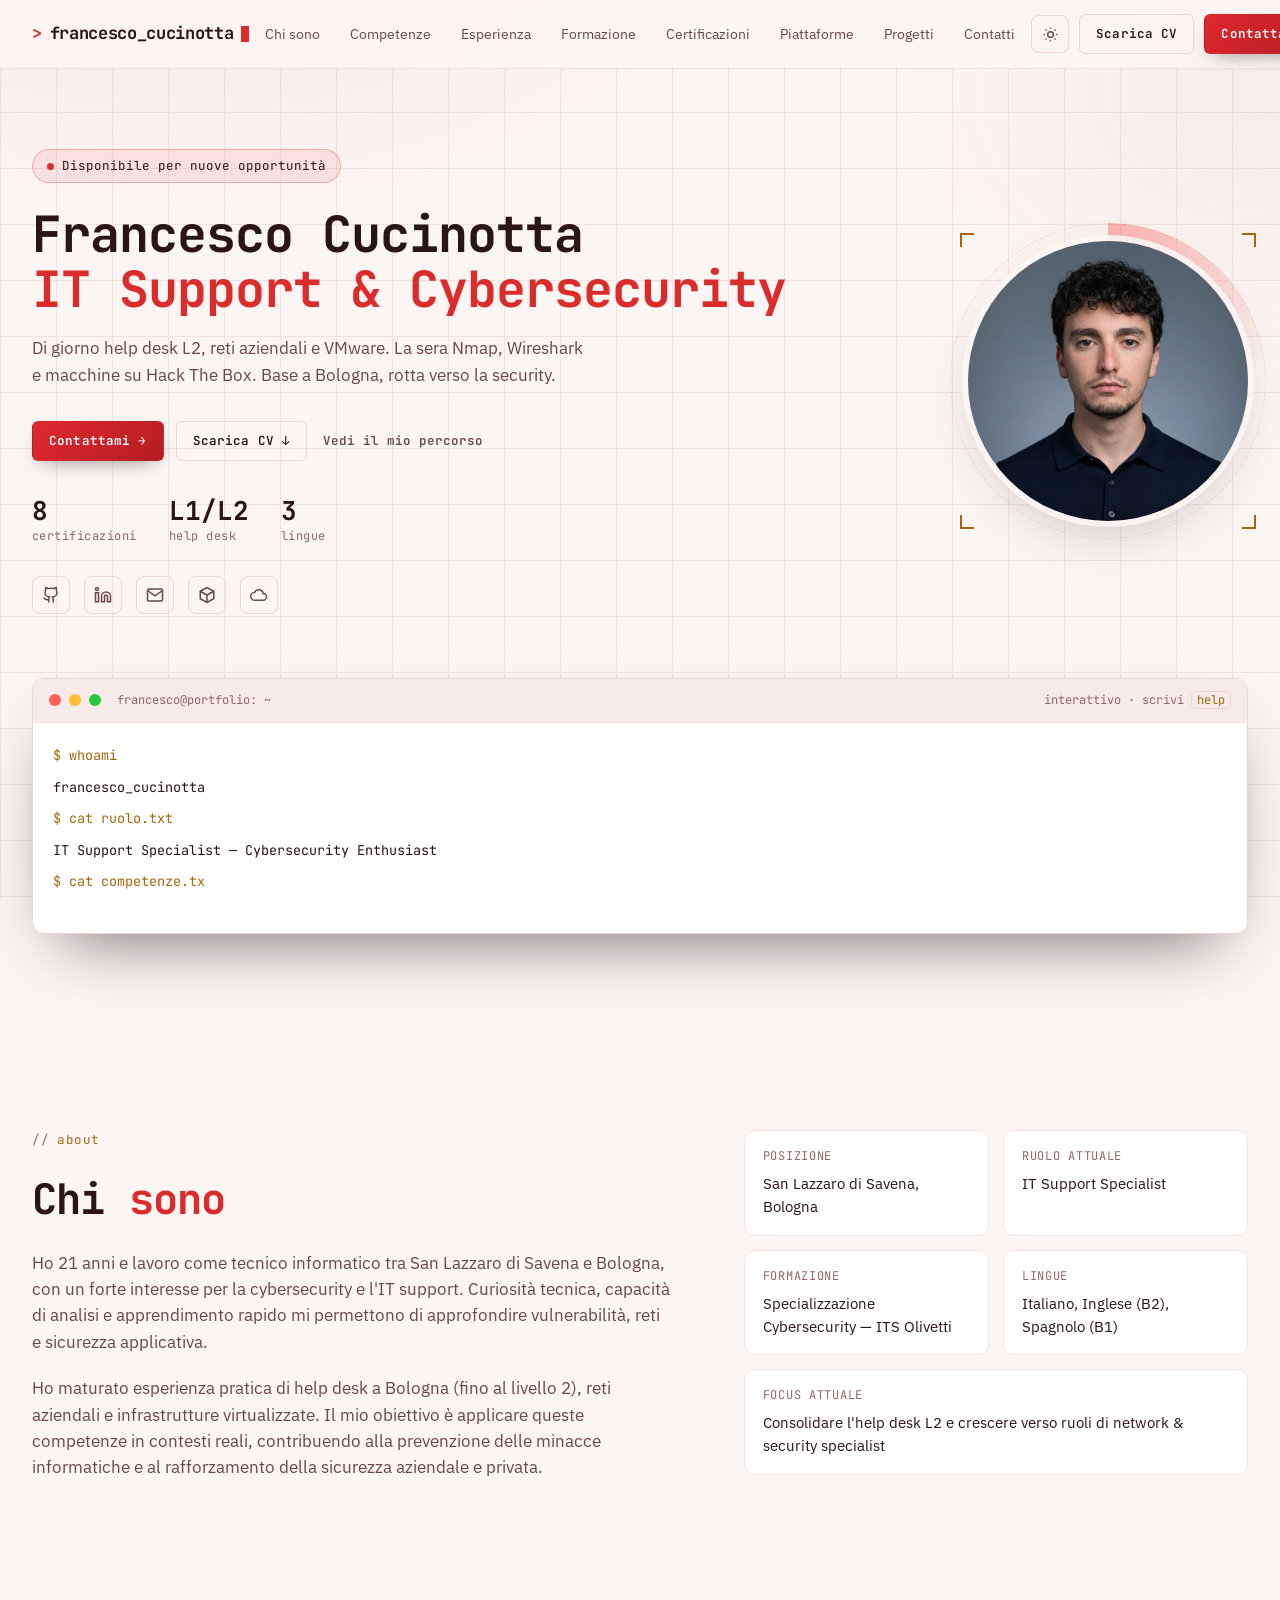
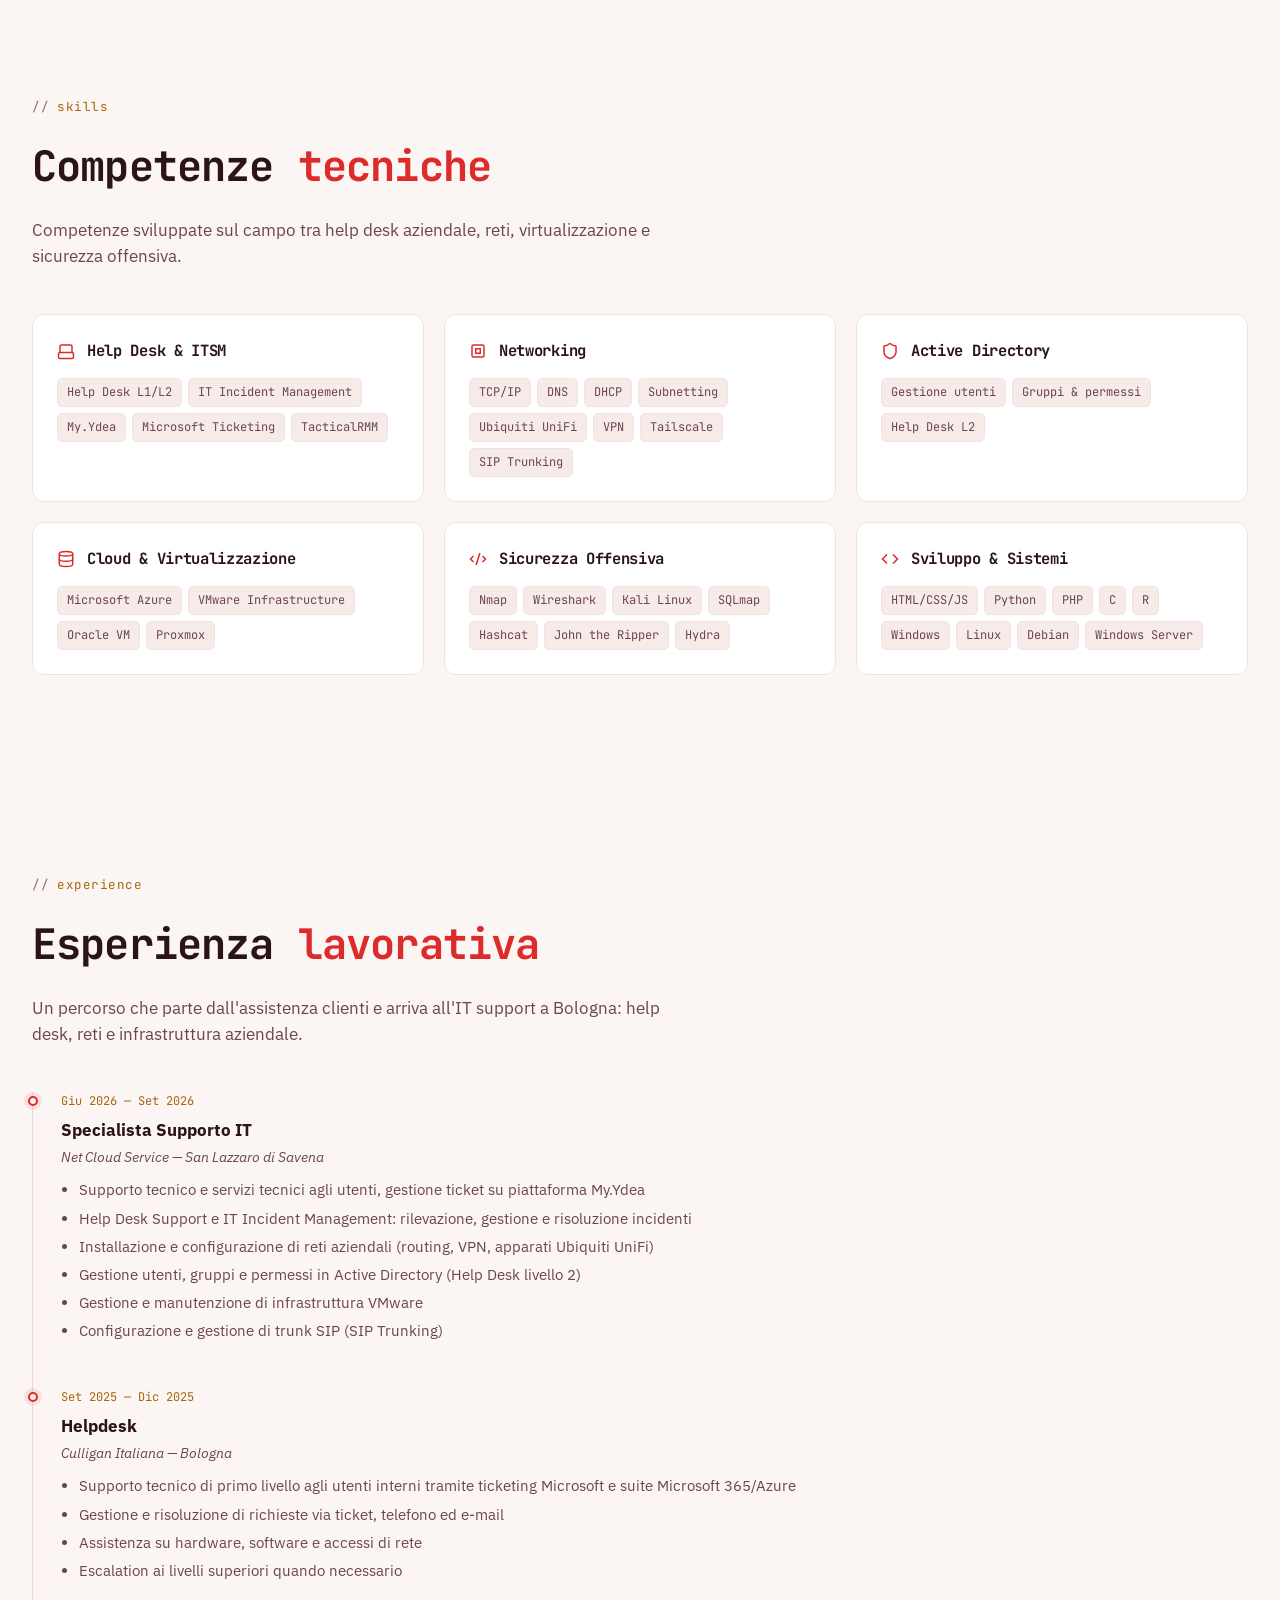
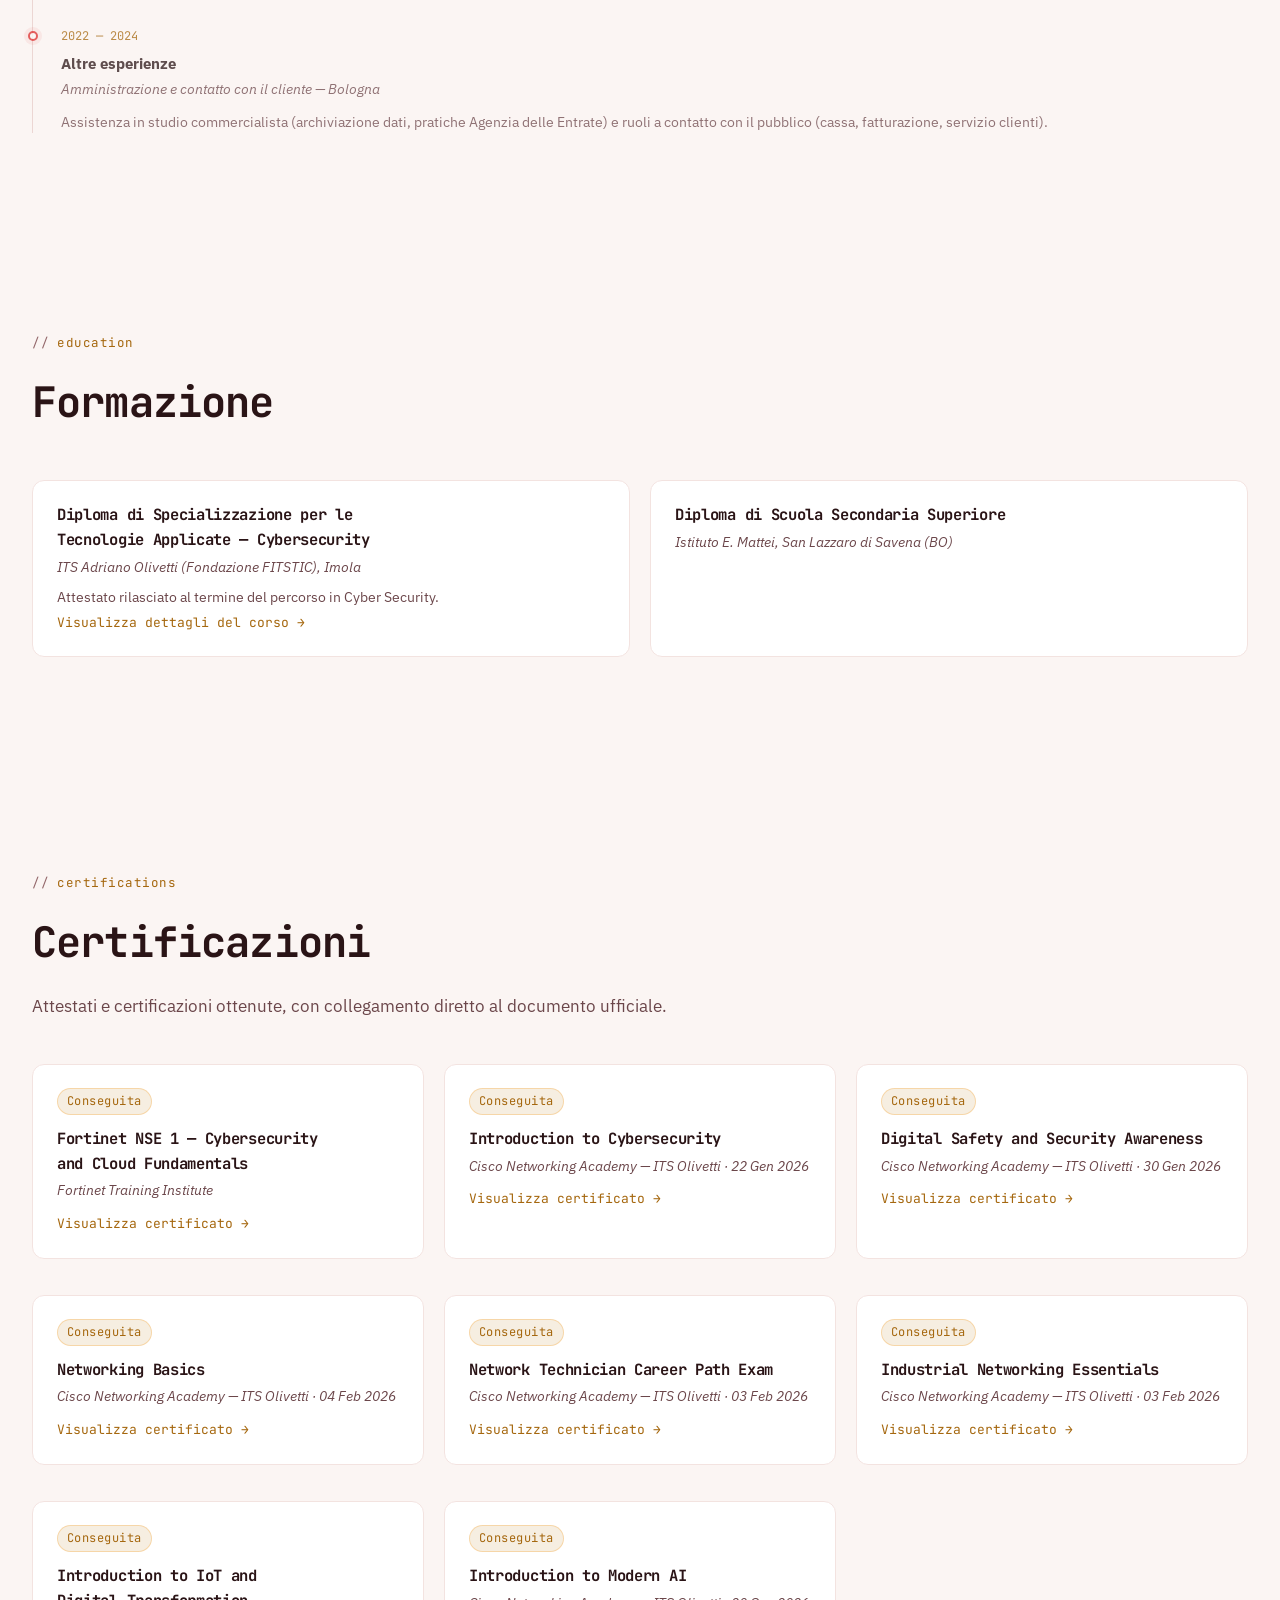
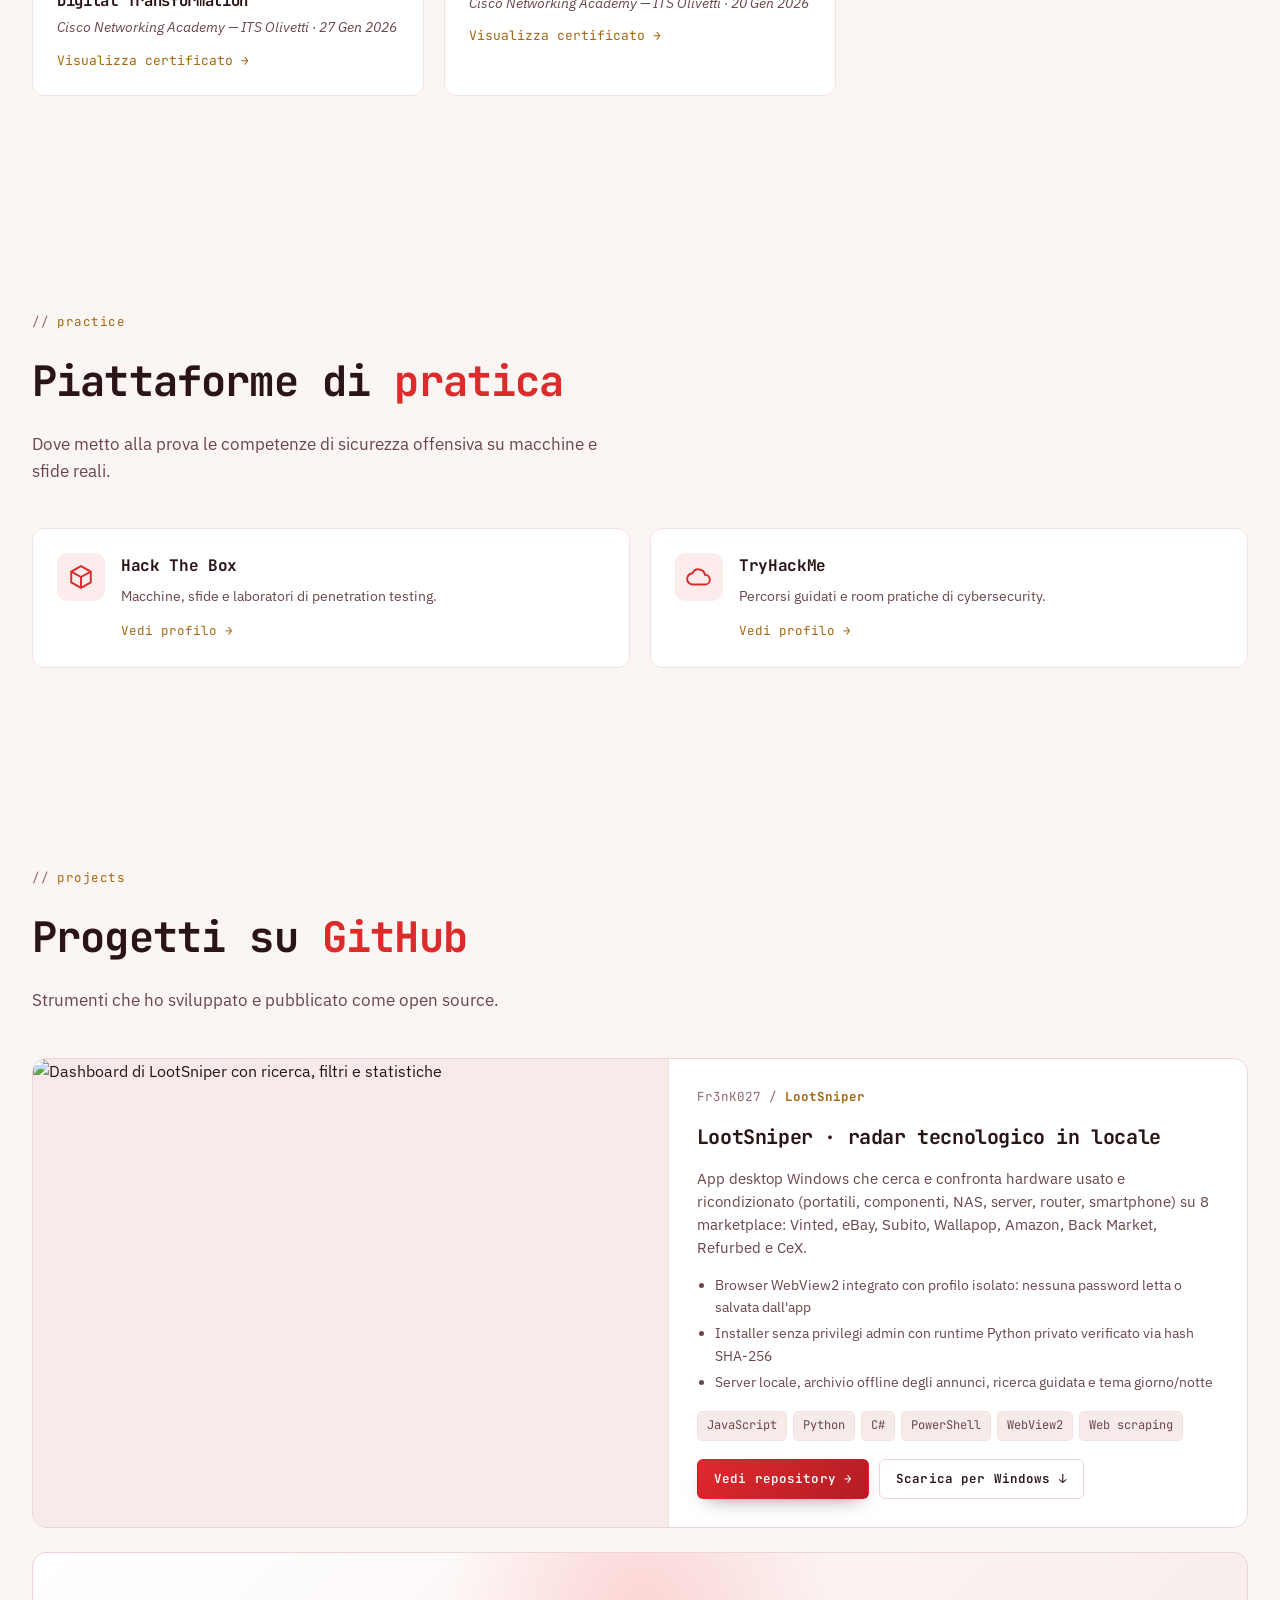
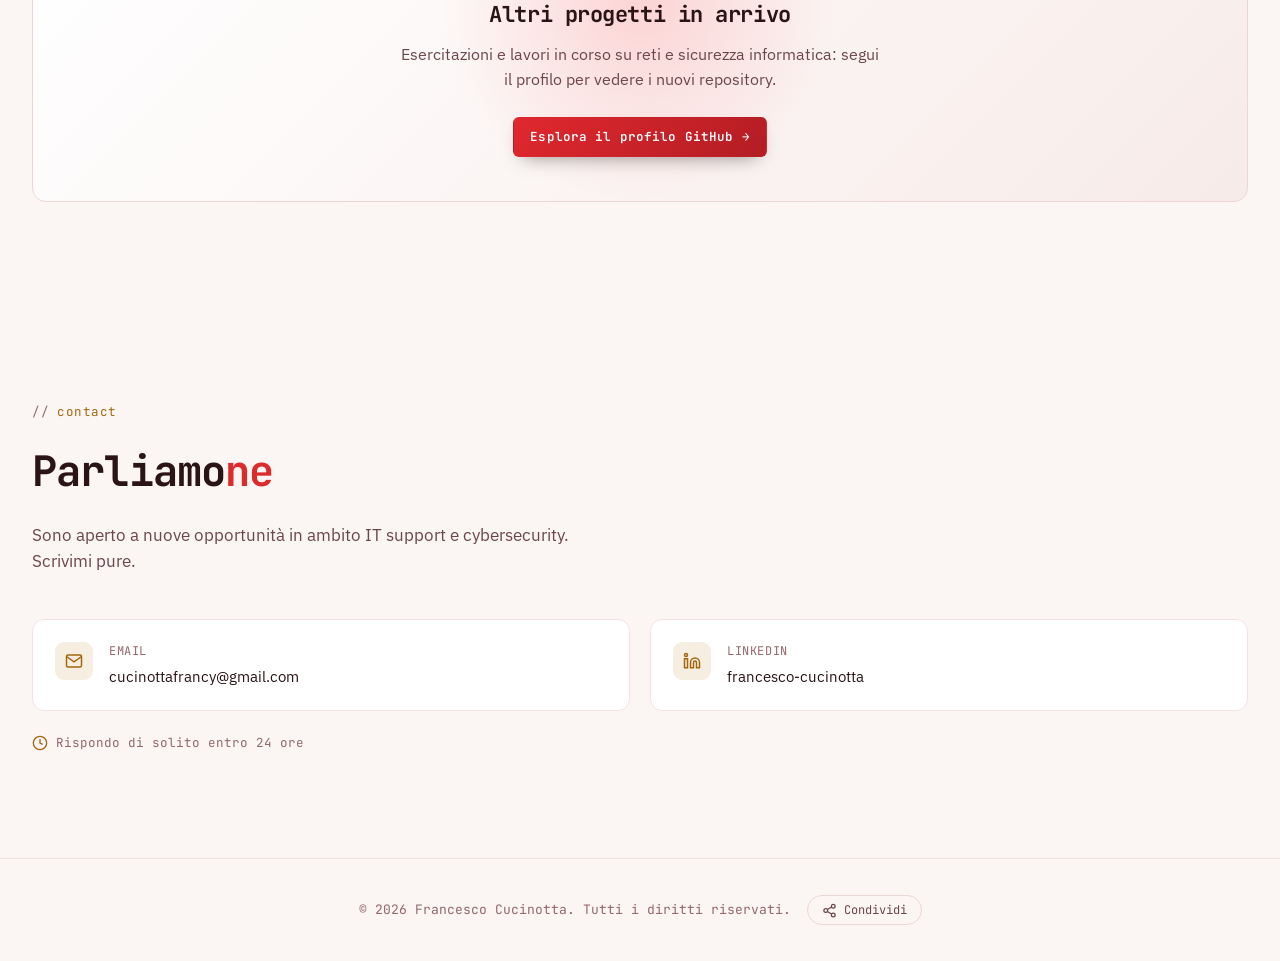
==== commit 5e7b84fe: "Compact minor work experience and tone down decorative effects Co-Authored-By: Claude Opus 5.5 <nore" ====
--- a/index.html
+++ b/index.html
@@ -30,8 +30,9 @@
 <link rel="preconnect" href="https://fonts.googleapis.com" />
 <link rel="preconnect" href="https://fonts.gstatic.com" crossorigin />
 <link href="https://fonts.googleapis.com/css2?family=JetBrains+Mono:wght@400;500;600;700;800&family=IBM+Plex+Sans:wght@400;500;600;700&display=swap" rel="stylesheet" />
-<link rel="icon" type="image/png" href="logo.png?v=2" />
-<link rel="apple-touch-icon" href="logo.png?v=2" />
+<link rel="icon" href="favicon.ico?v=3" sizes="any" />
+<link rel="icon" type="image/svg+xml" href="logo.svg?v=3" />
+<link rel="apple-touch-icon" href="apple-touch-icon.png?v=3" />
 <script type="application/ld+json">
 {
   "@context": "https://schema.org",
@@ -339,26 +340,12 @@
           </ul>
         </div>
 
-        <div class="tl-item">
+        <div class="tl-item tl-minor">
           <div class="tl-dot"></div>
-          <div class="tl-period">Mag 2023 — Giu 2023</div>
-          <div class="tl-role">Assistenza a Dottore Commercialista</div>
-          <div class="tl-org">Studio Commercialista Marco Sabato — Bologna</div>
-          <ul class="tl-list">
-            <li>Archiviazione documenti e dati, assistenza clienti online</li>
-            <li>Controllo dati aziendali presso il sito dell'Agenzia delle Entrate</li>
-          </ul>
-        </div>
-
-        <div class="tl-item">
-          <div class="tl-dot"></div>
-          <div class="tl-period">Mag 2022 — Dic 2024</div>
-          <div class="tl-role">Cameriere &amp; Cassiere/Amministrazione</div>
-          <div class="tl-org">P.S. Srl (Bologna) &amp; Qualimed Srls (San Lazzaro di Savena)</div>
-          <ul class="tl-list">
-            <li>Servizio ai tavoli, organizzazione degli spazi e interazione con i clienti</li>
-            <li>Gestione cassa, ordini, fatturazione e archiviazione documenti</li>
-          </ul>
+          <div class="tl-period">2022 — 2024</div>
+          <div class="tl-role">Altre esperienze</div>
+          <div class="tl-org">Amministrazione e contatto con il cliente — Bologna</div>
+          <p class="tl-note">Assistenza in studio commercialista (archiviazione dati, pratiche Agenzia delle Entrate) e ruoli a contatto con il pubblico (cassa, fatturazione, servizio clienti).</p>
         </div>
 
       </div>
--- a/styles.css
+++ b/styles.css
@@ -43,7 +43,7 @@
       linear-gradient(var(--border-soft) 1px, transparent 1px),
       linear-gradient(90deg, var(--border-soft) 1px, transparent 1px);
   }
-  html[data-theme="light"] .hud-photo{ box-shadow:0 0 0 6px rgba(251,245,243,0.9), 0 20px 60px -18px rgba(220,43,43,0.35); }
+  html[data-theme="light"] .hud-photo{ box-shadow:0 0 0 6px rgba(251,245,243,0.9), 0 20px 60px -18px rgba(0,0,0,0.25); }
   html[data-theme="light"]{ --header-bg: rgba(251,245,243,0.88); }
   *{ box-sizing: border-box; }
   html{ scroll-behavior: smooth; }
@@ -89,8 +89,8 @@
   nav.links{ display:flex; gap:30px; flex-wrap:nowrap; }
   nav.links a{ font-size:14px; color:var(--text-muted); transition:color .15s; white-space:nowrap; flex:none; position:relative; padding:4px 0; }
   nav.links a:hover{ color:var(--accent); }
-  nav.links a::after{ content:''; position:absolute; left:0; bottom:-2px; width:0; height:2px; background:var(--accent); transition:width .2s ease; }
-  nav.links a:hover::after, nav.links a.active::after{ width:100%; }
+  nav.links a::after{ content:''; position:absolute; left:0; bottom:-2px; width:100%; height:2px; background:var(--accent); transform:scaleX(0); transform-origin:left; transition:transform .2s ease; }
+  nav.links a:hover::after, nav.links a.active::after{ transform:scaleX(1); }
   nav.links a.active{ color:var(--accent); }
   .navcta{ display:flex; align-items:center; gap:10px; flex:none; }
   .btn{
@@ -98,8 +98,8 @@
     padding:9px 16px; border-radius:6px; border:1px solid var(--border); cursor:pointer;
     display:inline-flex; align-items:center; gap:8px; transition:all .18s; white-space:nowrap;
   }
-  .btn-primary{ background:linear-gradient(135deg, #e0282e 0%, #b31d24 100%); color:#fff; border-color:transparent; box-shadow:0 8px 24px -8px rgba(255,59,63,0.55); }
-  .btn-primary:hover{ box-shadow:0 10px 30px -6px rgba(255,59,63,0.75); transform:translateY(-1px); }
+  .btn-primary{ background:linear-gradient(135deg, #e0282e 0%, #b31d24 100%); color:#fff; border-color:transparent; box-shadow:0 8px 20px -10px rgba(0,0,0,0.5); }
+  .btn-primary:hover{ box-shadow:0 10px 24px -8px rgba(0,0,0,0.6); transform:translateY(-1px); }
   .btn:active, .theme-toggle:active, .share-btn:active{ transform:translateY(1px) scale(0.98); }
   .btn-ghost{ background:transparent; color:var(--text); }
   .btn-ghost:hover{ border-color:var(--accent-2); color:var(--accent-2); }
@@ -143,10 +143,9 @@
   .hero-grid{ display:grid; grid-template-columns:1fr auto; gap:60px; align-items:center; }
   @media (max-width:940px){ .hero-grid{ grid-template-columns:1fr; text-align:center; } .hero-social{ justify-content:center; } .hero-actions{ justify-content:center; } }
   .hero-kicker{ font-family:var(--mono); font-size:12.5px; color:var(--text); background:var(--accent-soft); border:1px solid rgba(255,59,63,0.35); display:inline-flex; align-items:center; gap:8px; padding:6px 14px; border-radius:20px; margin-bottom:24px; }
-  .pulse-dot{ width:7px; height:7px; border-radius:50%; background:var(--accent); box-shadow:0 0 0 0 rgba(255,59,63,0.7); animation:pulse 1.8s infinite; }
-  @keyframes pulse{ 0%{ box-shadow:0 0 0 0 rgba(255,59,63,0.55);} 70%{ box-shadow:0 0 0 8px rgba(255,59,63,0);} 100%{ box-shadow:0 0 0 0 rgba(255,59,63,0);} }
+  .pulse-dot{ width:7px; height:7px; border-radius:50%; background:var(--accent); }
   h1.hero-title{ font-size:clamp(32px,4.6vw,50px); line-height:1.1; margin-bottom:18px; }
-  h1.hero-title .accent{ background:linear-gradient(135deg,var(--accent),var(--accent-2)); -webkit-background-clip:text; background-clip:text; color:transparent; }
+  h1.hero-title .accent{ color:var(--accent); }
   .hero-sub{ color:var(--text-muted); font-size:17px; max-width:520px; margin-bottom:32px; }
   .hero-actions{ display:flex; gap:12px; flex-wrap:wrap; margin-bottom:34px; }
   .hero-social{ display:flex; gap:14px; }
@@ -166,7 +165,7 @@
   }
   .hud-photo{
     position:relative; width:100%; height:100%; border-radius:50%; overflow:hidden;
-    box-shadow:0 0 0 6px rgba(15,4,7,0.9), 0 20px 60px -18px rgba(255,59,63,0.55);
+    box-shadow:0 0 0 6px rgba(15,4,7,0.9), 0 20px 60px -18px rgba(0,0,0,0.6);
   }
   .hud-photo img{ width:100%; height:100%; object-fit:cover; }
   .hud-tick{ position:absolute; width:14px; height:14px; border:2px solid var(--accent-2); }
@@ -176,7 +175,7 @@
   .hud-tick.br{ bottom:-8px; right:-8px; border-left:none; border-top:none; }
 
   /* TERMINAL */
-  .terminal{ background:var(--bg-elev); border:1px solid var(--border); border-radius:12px; overflow:hidden; box-shadow:0 30px 70px -30px rgba(255,59,63,0.35); }
+  .terminal{ background:var(--bg-elev); border:1px solid var(--border); border-radius:12px; overflow:hidden; box-shadow:0 30px 70px -30px rgba(0,0,0,0.6); }
   .term-bar{ display:flex; align-items:center; gap:8px; padding:12px 16px; border-bottom:1px solid var(--border-soft); background:var(--bg-elev-2); }
   .traffic-lights{ display:flex; align-items:center; gap:8px; }
   .term-dot{ position:relative; width:12px; height:12px; border-radius:50%; display:flex; align-items:center; justify-content:center; }
@@ -187,8 +186,8 @@
   .term-line{ margin-bottom:10px; color:var(--text-muted); }
   .term-prompt{ color:var(--accent-2); }
   .term-out{ color:var(--text); }
-  .term-cursor{ display:inline-block; width:7px; height:14px; background:var(--accent); vertical-align:middle; animation:cursorBlink 1s steps(1) infinite; box-shadow:0 0 6px rgba(255,59,63,0.7); }
-  @keyframes cursorBlink{ 50%{ opacity:0; box-shadow:none; } }
+  .term-cursor{ display:inline-block; width:7px; height:14px; background:var(--accent); vertical-align:middle; animation:cursorBlink 1s steps(1) infinite; }
+  @keyframes cursorBlink{ 50%{ opacity:0; } }
 
   /* ABOUT */
   .about-grid{ display:grid; grid-template-columns:1.3fr 1fr; gap:56px; align-items:start; }
@@ -205,7 +204,7 @@
   @media (max-width:860px){ .skill-grid{ grid-template-columns:1fr 1fr; } }
   @media (max-width:600px){ .skill-grid{ grid-template-columns:1fr; } }
   .skill-card{ position:relative; background:var(--bg-elev); border:1px solid var(--border-soft); border-radius:12px; padding:24px; transition:border-color .2s, transform .2s, box-shadow .2s; }
-  .skill-card:hover{ border-color:var(--accent); transform:translateY(-4px); box-shadow:0 16px 32px -18px rgba(255,59,63,0.5); }
+  .skill-card:hover{ border-color:var(--accent); transform:translateY(-4px); box-shadow:0 16px 32px -18px rgba(0,0,0,0.6); }
   .skill-card{ display:grid; grid-template-columns:auto 1fr; align-items:center; column-gap:12px; align-content:start; }
   .skill-card .icon{ display:flex; color:var(--accent); }
   .skill-card h3{ font-size:15.5px; }
@@ -223,6 +222,9 @@
   .tl-org{ color:var(--text-muted); font-size:14px; font-style:italic; margin-bottom:10px; }
   .tl-list{ margin:0; padding-left:18px; color:var(--text-muted); font-size:14.5px; }
   .tl-list li{ margin-bottom:5px; }
+  .tl-minor{ opacity:.75; }
+  .tl-minor .tl-role{ font-size:15px; }
+  .tl-note{ margin:0; color:var(--text-muted); font-size:14px; }
 
   .edu-grid{ display:grid; grid-template-columns:1fr 1fr; gap:20px; }
   @media (max-width:700px){ .edu-grid{ grid-template-columns:1fr; } }
@@ -242,14 +244,14 @@
   .platform-grid{ display:grid; grid-template-columns:1fr 1fr; gap:20px; }
   @media (max-width:700px){ .platform-grid{ grid-template-columns:1fr; } }
   .platform-card{ display:flex; gap:16px; align-items:flex-start; background:var(--bg-elev); border:1px solid var(--border-soft); border-radius:12px; padding:24px; transition:border-color .2s, transform .2s, box-shadow .2s; }
-  .platform-card:hover{ border-color:var(--accent); transform:translateY(-4px); box-shadow:0 16px 32px -18px rgba(255,59,63,0.5); }
+  .platform-card:hover{ border-color:var(--accent); transform:translateY(-4px); box-shadow:0 16px 32px -18px rgba(0,0,0,0.6); }
   .platform-icon{ width:48px; height:48px; flex:none; border-radius:10px; background:var(--accent-soft); color:var(--accent); display:flex; align-items:center; justify-content:center; }
   .platform-card h3{ font-size:16px; margin-bottom:6px; }
   .platform-card p{ color:var(--text-muted); font-size:14px; margin:0 0 10px; }
   .platform-link{ font-family:var(--mono); font-size:12.5px; color:var(--accent-2); }
 
   .project-card{ display:grid; grid-template-columns:1.1fr 1fr; gap:0; background:var(--bg-elev); border:1px solid var(--border); border-radius:14px; overflow:hidden; margin-bottom:24px; transition:border-color .2s, box-shadow .2s; }
-  .project-card:hover{ border-color:var(--accent); box-shadow:0 20px 40px -22px rgba(255,59,63,0.5); }
+  .project-card:hover{ border-color:var(--accent); box-shadow:0 20px 40px -22px rgba(0,0,0,0.6); }
   @media (max-width:860px){ .project-card{ grid-template-columns:1fr; } }
   .project-shot{ display:block; background:var(--bg-elev-2); border-right:1px solid var(--border-soft); }
   .project-shot img{ width:100%; height:100%; object-fit:cover; object-position:top left; min-height:240px; }
@@ -325,7 +327,7 @@
   .nf-wrap{ min-height:78vh; display:flex; flex-direction:column; align-items:center; justify-content:center; text-align:center; gap:22px; padding:60px 24px; }
   .nf-code{
     font-family:var(--mono); font-weight:800; font-size:clamp(72px,16vw,150px); line-height:1;
-    background:linear-gradient(135deg,var(--accent),var(--accent-2)); -webkit-background-clip:text; background-clip:text; color:transparent;
+    color:var(--accent);
   }
   .nf-wrap h1{ font-size:clamp(20px,3vw,28px); }
   .nf-wrap p.lede{ margin:0 auto; }
@@ -364,6 +366,7 @@
     #home{ padding:56px 0 64px; }
     .navrow{ height:60px; }
     .brand{ font-size:14px; }
+    .navcta .theme-toggle{ display:none; } /* già presente nel menu mobile */
     .btn{ padding:8px 14px; font-size:12px; }
     .hero-kicker{ font-size:12px; padding:5px 11px; }
     .term-body{ padding:16px 14px; font-size:12px; min-height:auto; }
@@ -373,6 +376,8 @@
   @media (max-width:380px){
     .brand{ font-size:12.5px; }
     .brand span.cursor{ display:none; }
+    .navcta{ gap:4px; }
+    .navcta .btn{ padding:8px 10px; }
     h1.hero-title{ font-size:26px; }
   }
 
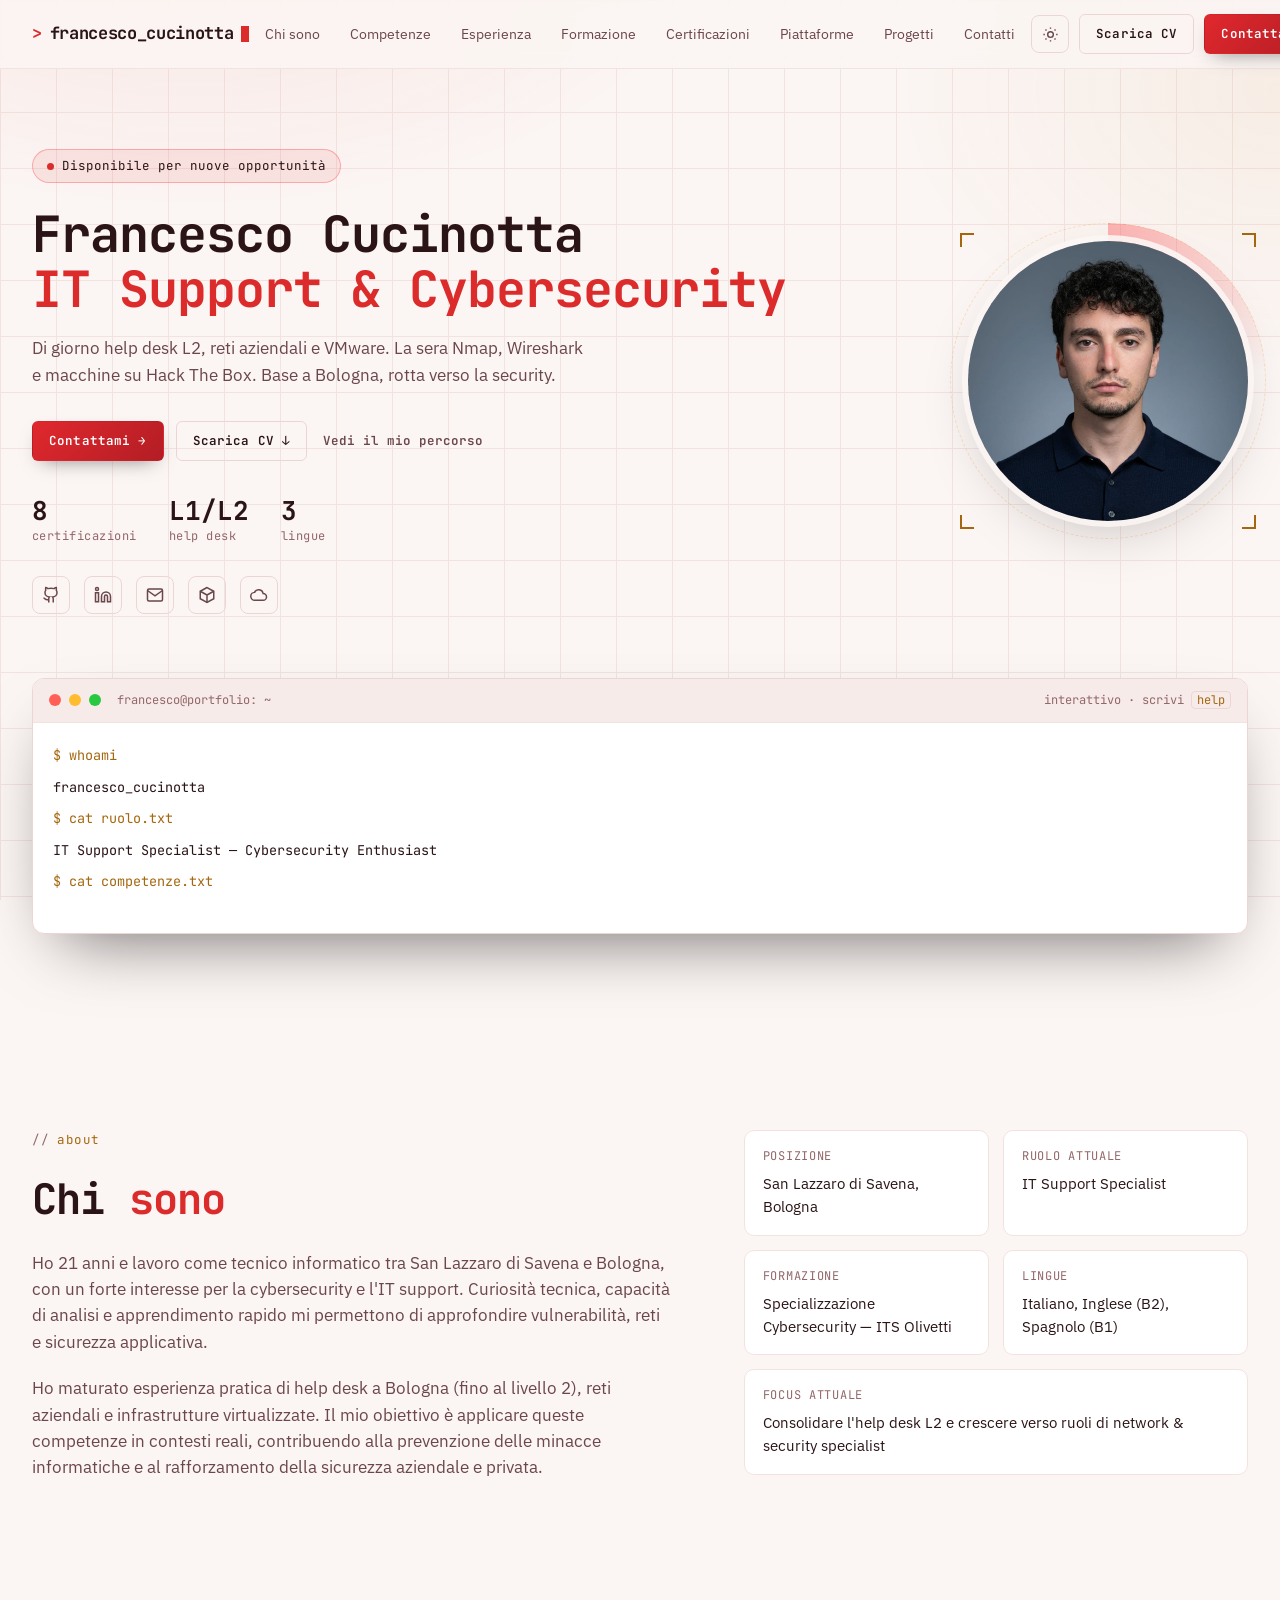
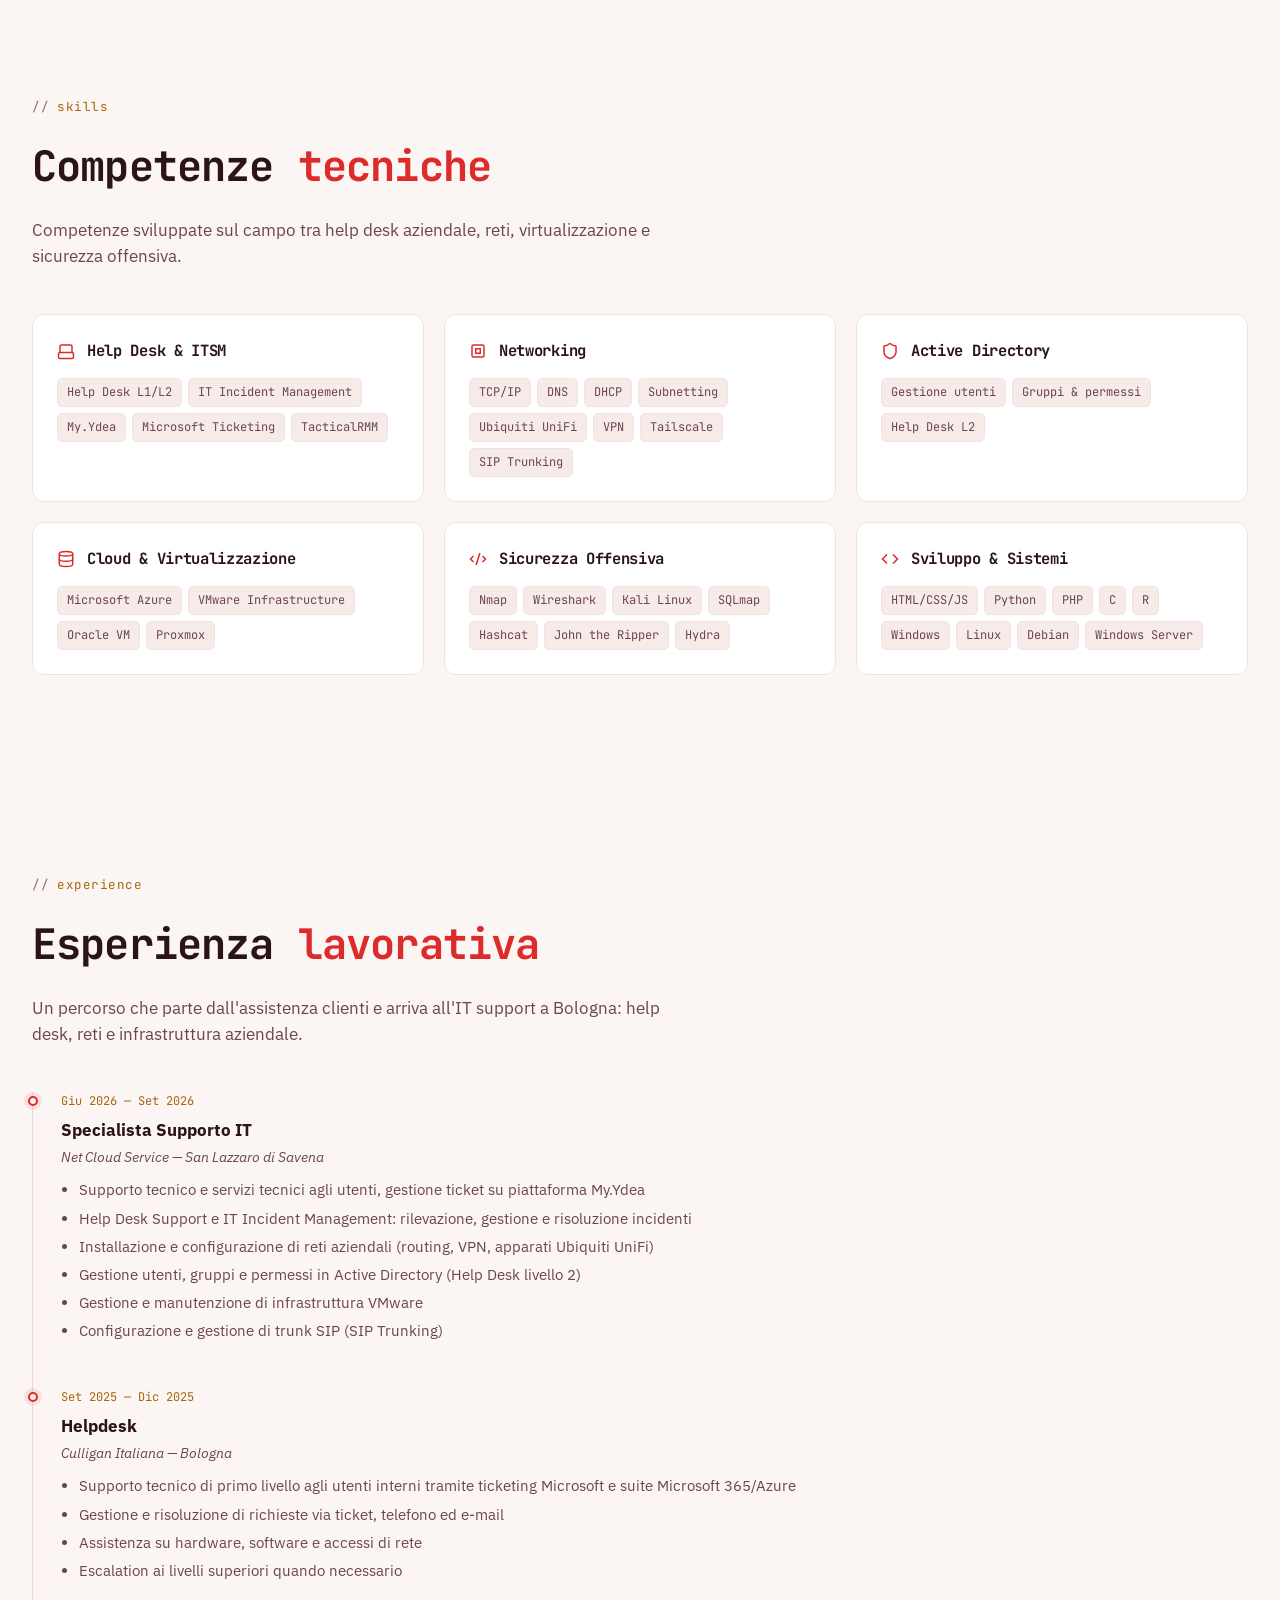
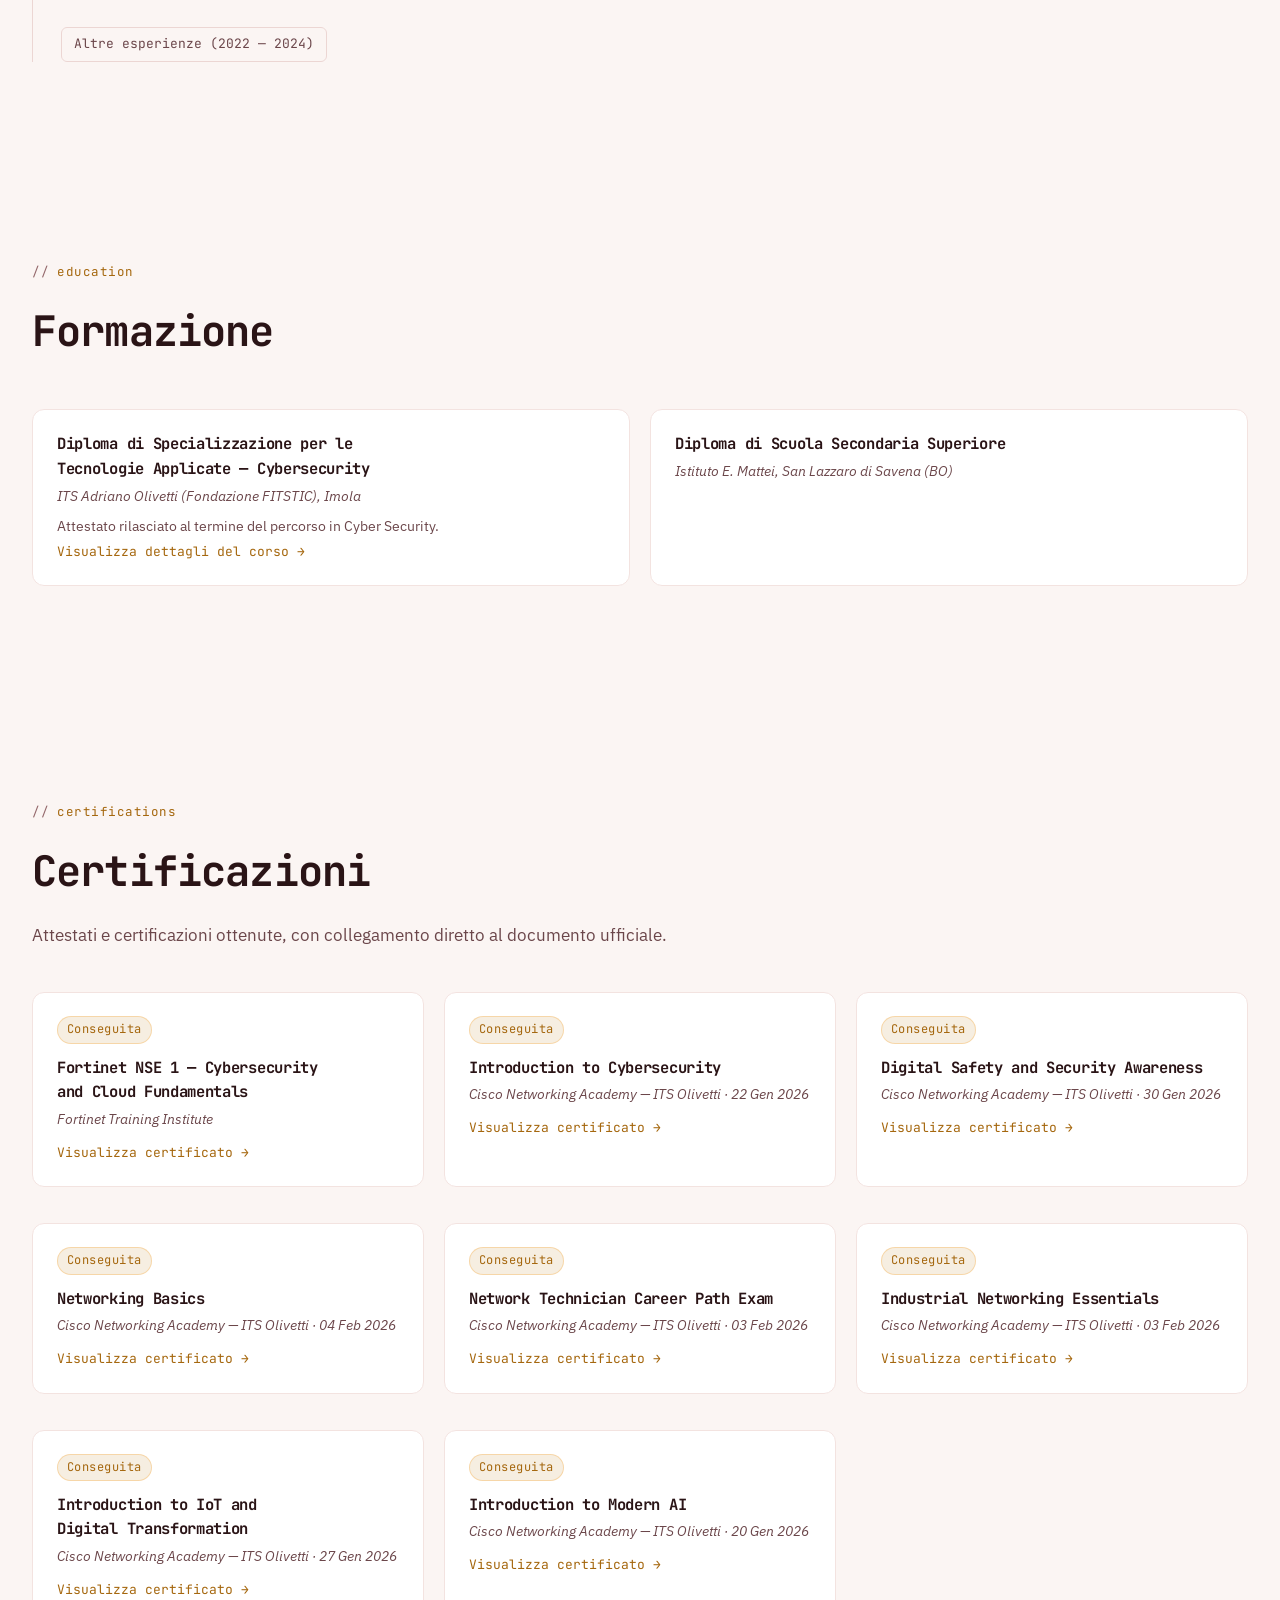
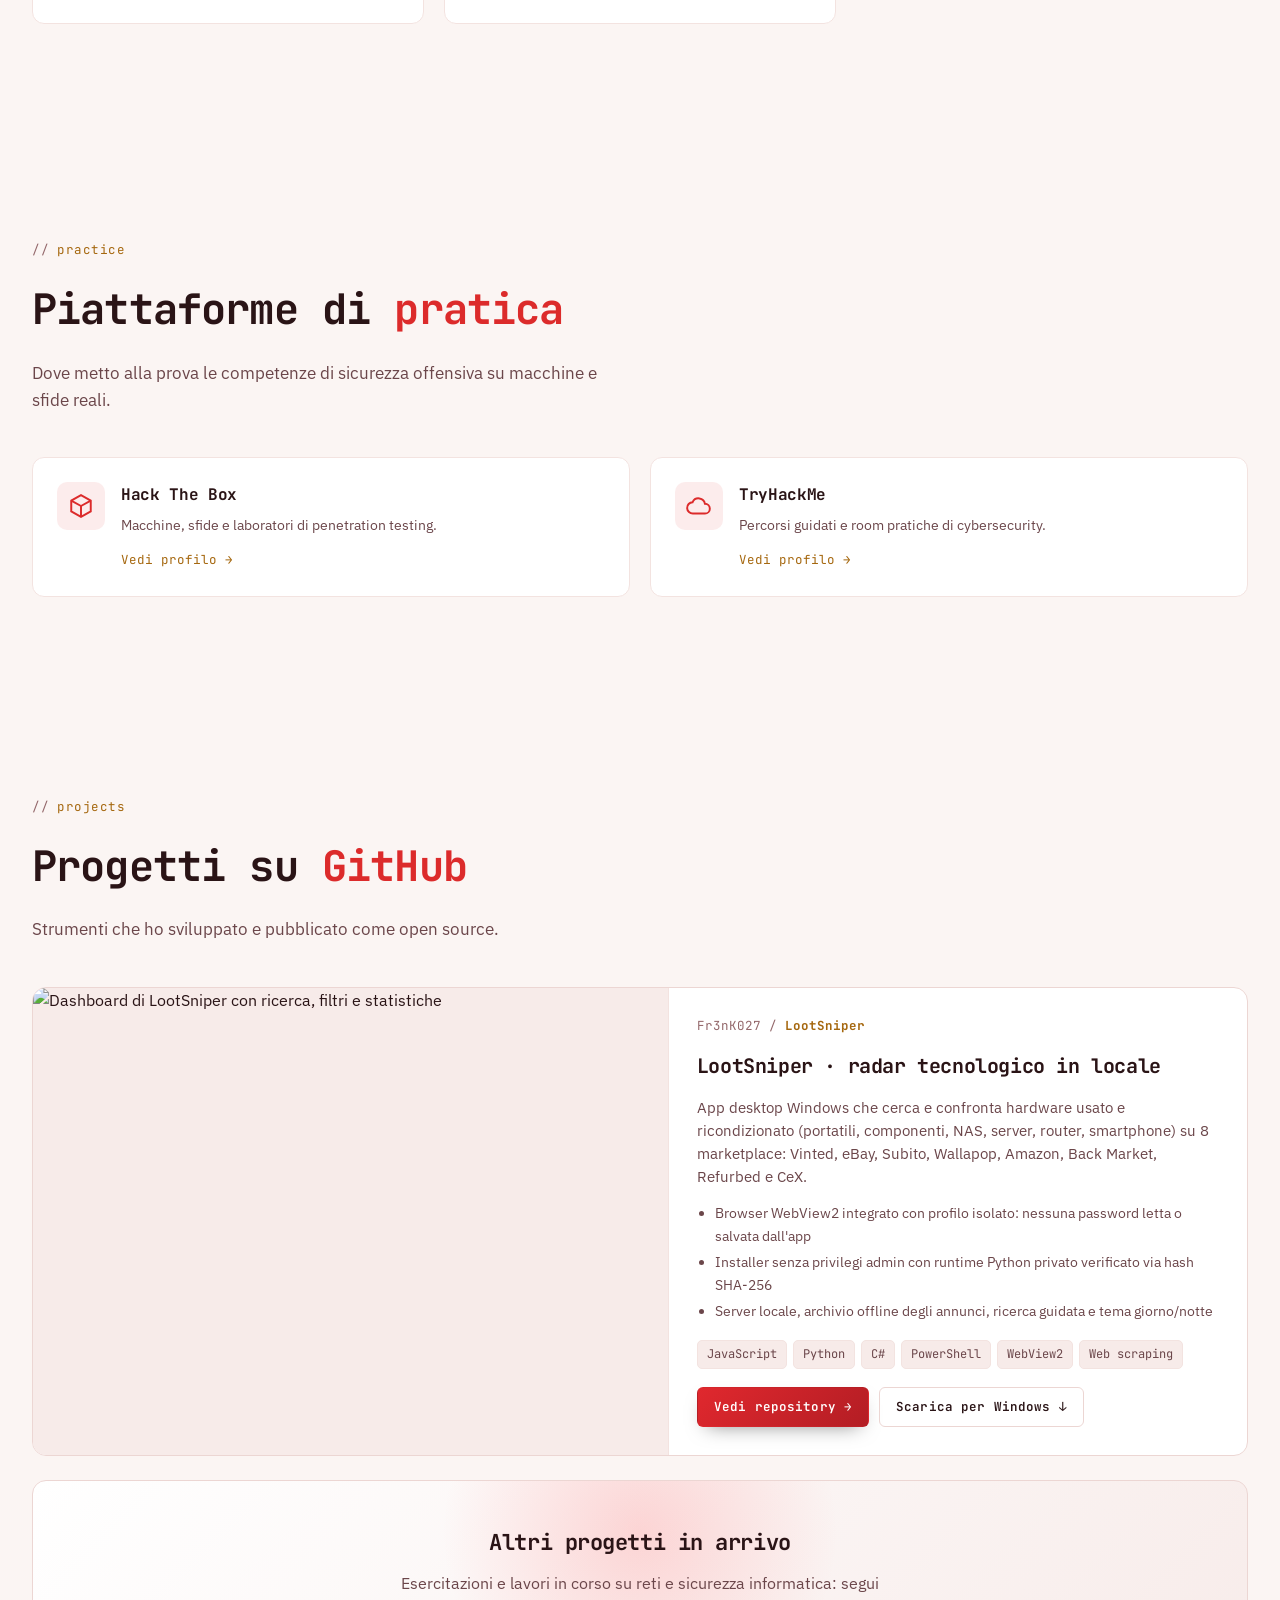
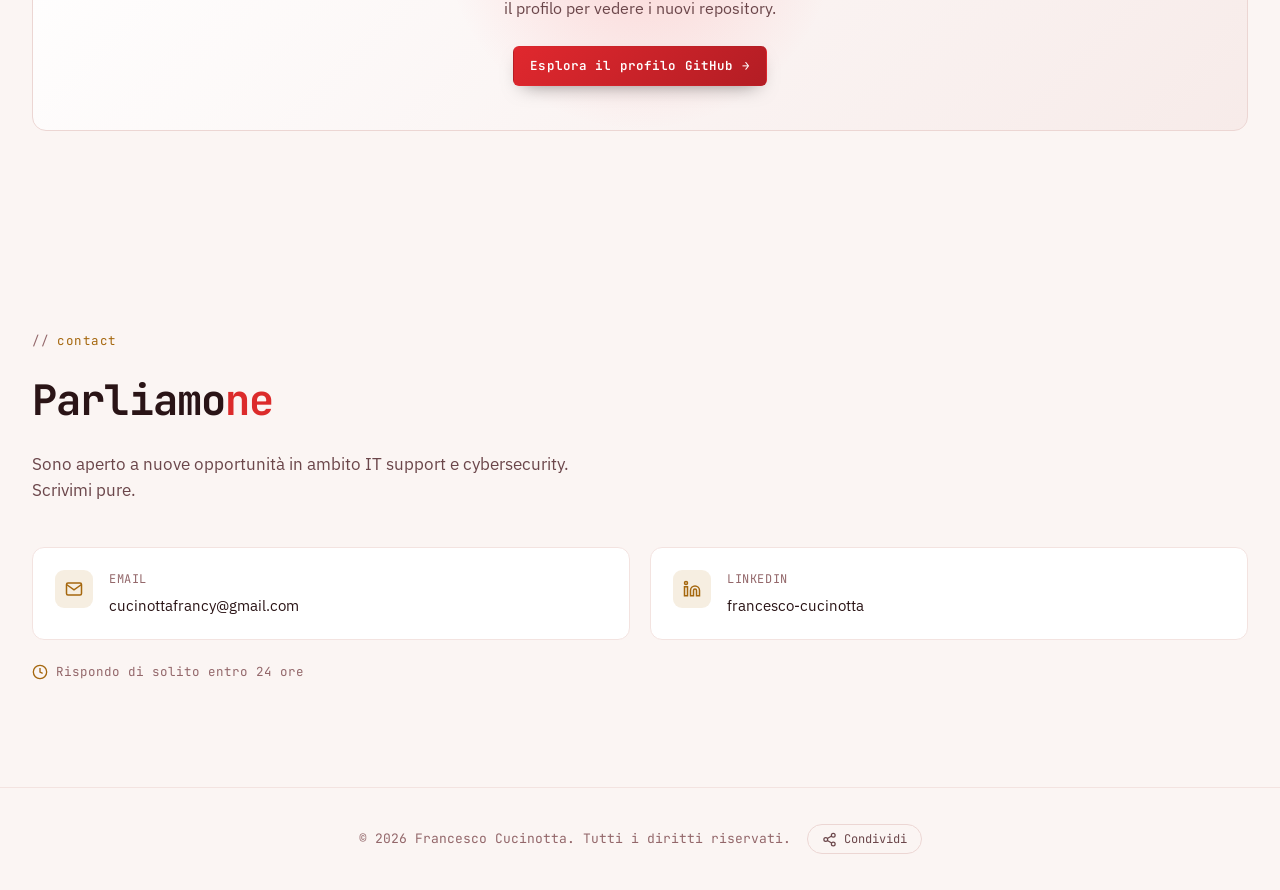
==== commit 50e0f063: "Restore minor experiences behind an expandable toggle Co-Authored-By: Claude Opus 5.5 <noreply@anthr" ====
--- a/index.html
+++ b/index.html
@@ -340,13 +340,31 @@
           </ul>
         </div>
 
-        <div class="tl-item tl-minor">
-          <div class="tl-dot"></div>
-          <div class="tl-period">2022 — 2024</div>
-          <div class="tl-role">Altre esperienze</div>
-          <div class="tl-org">Amministrazione e contatto con il cliente — Bologna</div>
-          <p class="tl-note">Assistenza in studio commercialista (archiviazione dati, pratiche Agenzia delle Entrate) e ruoli a contatto con il pubblico (cassa, fatturazione, servizio clienti).</p>
-        </div>
+        <details class="tl-more">
+          <summary>Altre esperienze (2022 — 2024)</summary>
+
+          <div class="tl-item">
+            <div class="tl-dot"></div>
+            <div class="tl-period">Mag 2023 — Giu 2023</div>
+            <div class="tl-role">Assistenza a Dottore Commercialista</div>
+            <div class="tl-org">Studio Commercialista Marco Sabato — Bologna</div>
+            <ul class="tl-list">
+              <li>Archiviazione documenti e dati, assistenza clienti online</li>
+              <li>Controllo dati aziendali presso il sito dell'Agenzia delle Entrate</li>
+            </ul>
+          </div>
+
+          <div class="tl-item">
+            <div class="tl-dot"></div>
+            <div class="tl-period">Mag 2022 — Dic 2024</div>
+            <div class="tl-role">Cameriere &amp; Cassiere/Amministrazione</div>
+            <div class="tl-org">P.S. Srl (Bologna) &amp; Qualimed Srls (San Lazzaro di Savena)</div>
+            <ul class="tl-list">
+              <li>Servizio ai tavoli, organizzazione degli spazi e interazione con i clienti</li>
+              <li>Gestione cassa, ordini, fatturazione e archiviazione documenti</li>
+            </ul>
+          </div>
+        </details>
 
       </div>
     </div>
--- a/styles.css
+++ b/styles.css
@@ -222,9 +222,9 @@
   .tl-org{ color:var(--text-muted); font-size:14px; font-style:italic; margin-bottom:10px; }
   .tl-list{ margin:0; padding-left:18px; color:var(--text-muted); font-size:14.5px; }
   .tl-list li{ margin-bottom:5px; }
-  .tl-minor{ opacity:.75; }
-  .tl-minor .tl-role{ font-size:15px; }
-  .tl-note{ margin:0; color:var(--text-muted); font-size:14px; }
+  .tl-more summary{ display:inline-block; cursor:pointer; font-family:var(--mono); font-size:13px; color:var(--text-muted); border:1px solid var(--border); border-radius:6px; padding:6px 12px; transition:color .15s, border-color .15s; }
+  .tl-more summary:hover, .tl-more[open] summary{ color:var(--accent); border-color:var(--accent); }
+  .tl-more[open] summary{ margin-bottom:28px; }
 
   .edu-grid{ display:grid; grid-template-columns:1fr 1fr; gap:20px; }
   @media (max-width:700px){ .edu-grid{ grid-template-columns:1fr; } }
